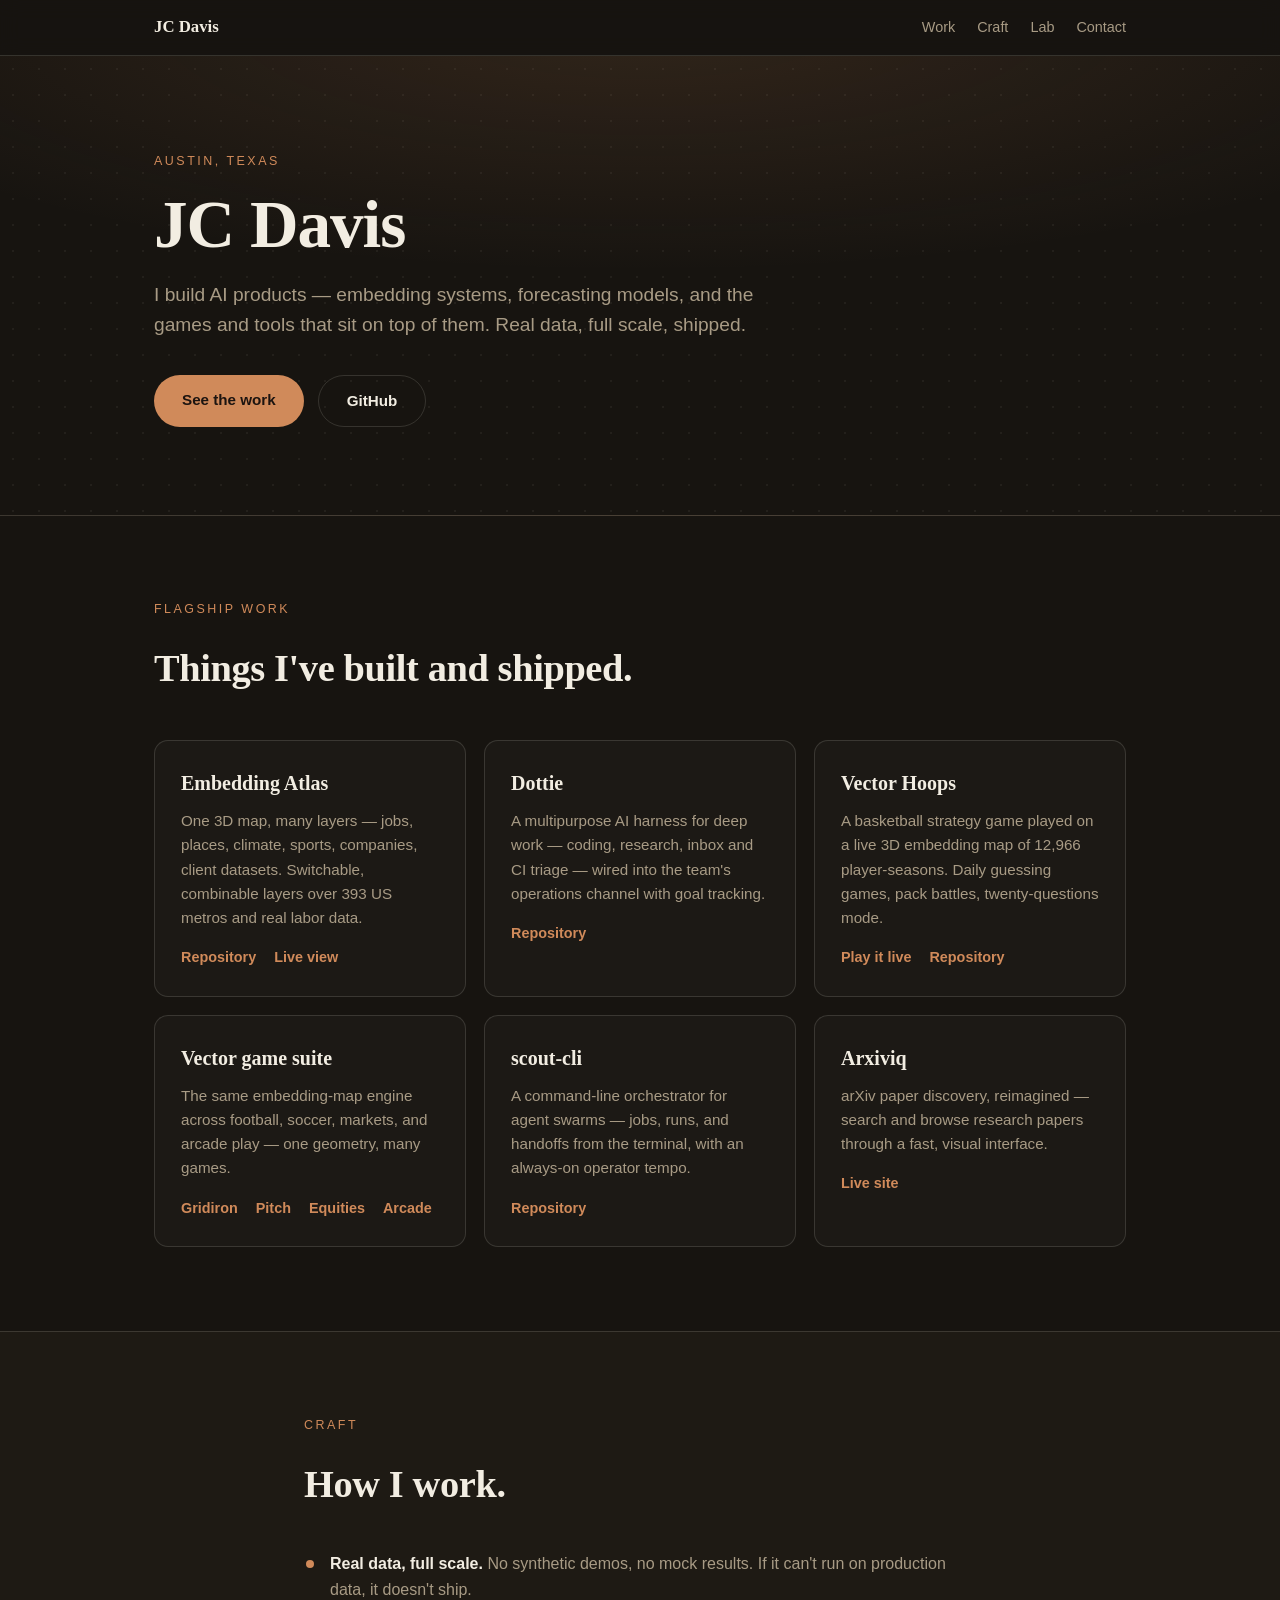
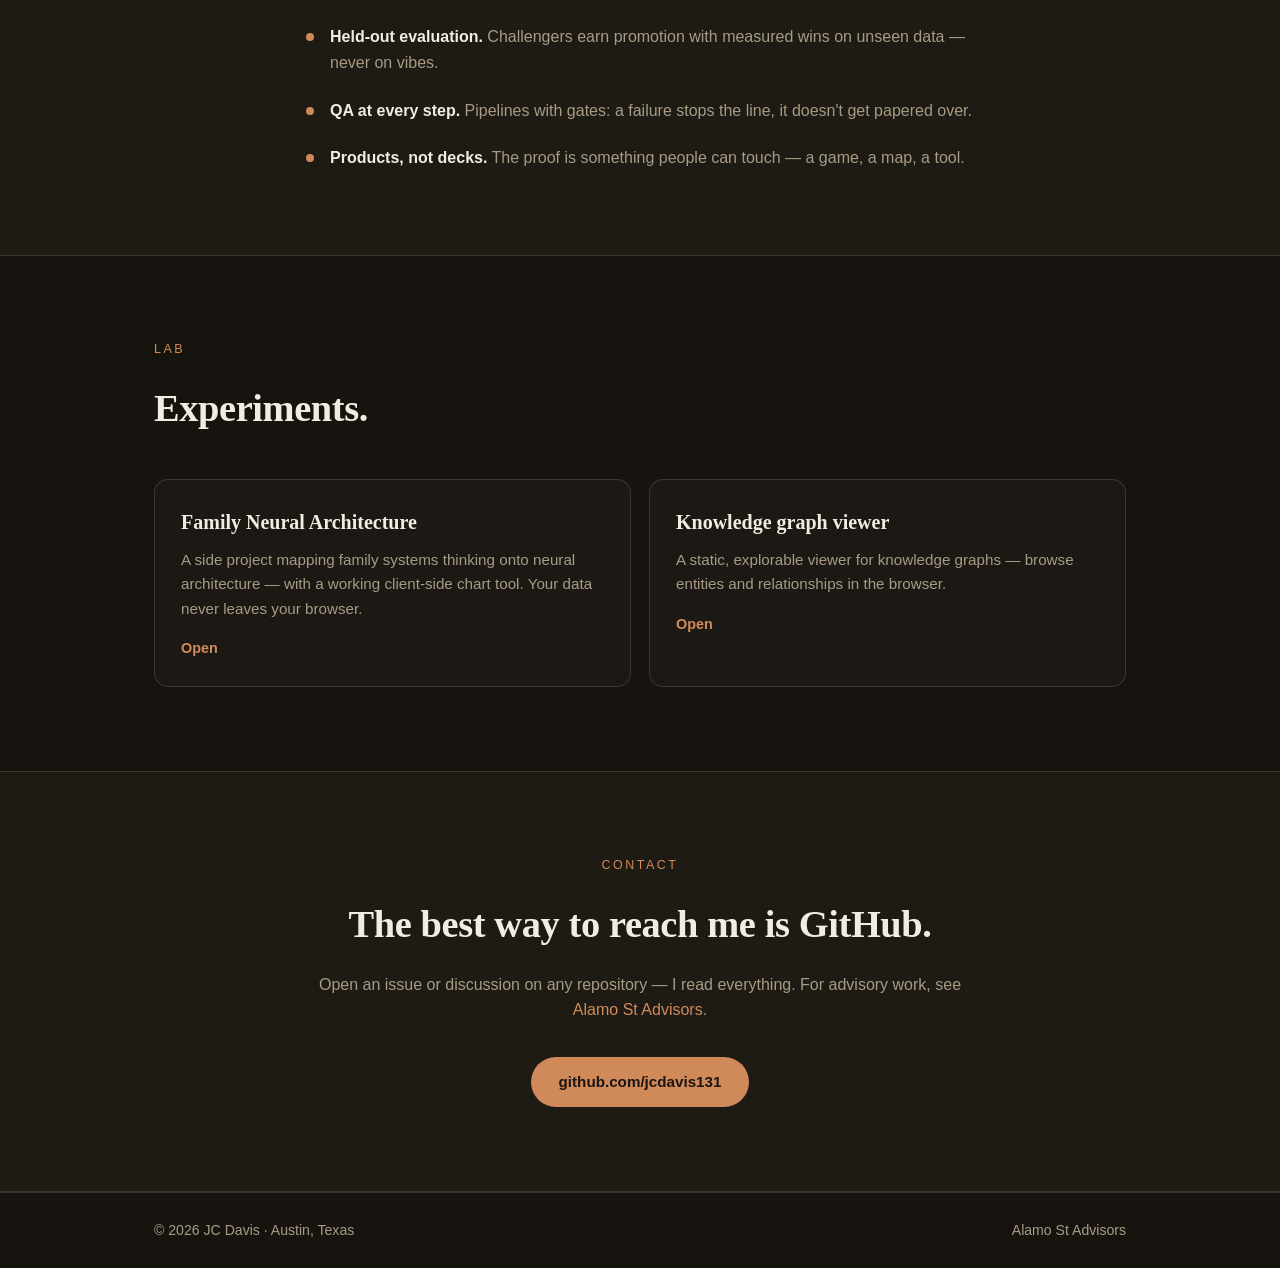
==== index.html @ 8b19d73e "SEO/OG meta + favicon" ====
<!doctype html>
<html lang="en">
<head>
<meta charset="utf-8">
<meta name="viewport" content="width=device-width, initial-scale=1">
<title>JC Davis — Builds AI products</title>
<meta name="description" content="JC Davis is an independent builder in Austin, Texas. Embedding Atlas, Dottie, and the vector game suite — AI products on real data.">
<link rel="canonical" href="https://jcamd.com/">
<link rel="icon" type="image/svg+xml" href="/assets/favicon.svg">
<meta name="theme-color" content="#171410">
<meta property="og:type" content="website">
<meta property="og:site_name" content="JC Davis">
<meta property="og:title" content="JC Davis — Builds AI products">
<meta property="og:description" content="JC Davis is an independent builder in Austin, Texas. Embedding Atlas, Dottie, and the vector game suite — AI products on real data.">
<meta property="og:url" content="https://jcamd.com/">
<meta name="twitter:card" content="summary">
<meta name="twitter:title" content="JC Davis — Builds AI products">
<meta name="twitter:description" content="JC Davis is an independent builder in Austin, Texas. Embedding Atlas, Dottie, and the vector game suite — AI products on real data.">
<link rel="stylesheet" href="/assets/portfolio.css">
</head>
<body>
<header class="top">
  <div class="wrap top-in">
    <a class="brand" href="#top">JC Davis</a>
    <nav>
      <a href="#work">Work</a>
      <a href="#craft">Craft</a>
      <a href="#lab">Lab</a>
      <a href="#contact">Contact</a>
    </nav>
  </div>
</header>

<main id="top">
  <section class="hero">
    <div class="wrap">
      <p class="kicker">Austin, Texas</p>
      <h1>JC Davis</h1>
      <p class="lede">I build AI products — embedding systems, forecasting models, and the games and tools that sit on top of them. Real data, full scale, shipped.</p>
      <div class="cta-row">
        <a class="btn solid" href="#work">See the work</a>
        <a class="btn ghost" href="https://github.com/jcdavis131" rel="noopener">GitHub</a>
      </div>
    </div>
  </section>

  <section id="work" class="section">
    <div class="wrap">
      <p class="kicker">Flagship work</p>
      <h2>Things I've built and shipped.</h2>
      <div class="grid">
        <article class="card">
          <h3>Embedding Atlas</h3>
          <p>One 3D map, many layers — jobs, places, climate, sports, companies, client datasets. Switchable, combinable layers over 393 US metros and real labor data.</p>
          <div class="links">
            <a href="https://github.com/jcdavis131/gods-eye-view" rel="noopener">Repository</a>
            <a href="https://eye.jcamd.com" rel="noopener">Live view</a>
          </div>
        </article>
        <article class="card">
          <h3>Dottie</h3>
          <p>A multipurpose AI harness for deep work — coding, research, inbox and CI triage — wired into the team's operations channel with goal tracking.</p>
          <div class="links">
            <a href="https://github.com/jcdavis131/dottie" rel="noopener">Repository</a>
          </div>
        </article>
        <article class="card">
          <h3>Vector Hoops</h3>
          <p>A basketball strategy game played on a live 3D embedding map of 12,966 player-seasons. Daily guessing games, pack battles, twenty-questions mode.</p>
          <div class="links">
            <a href="https://hoops.dumbmodel.com" rel="noopener">Play it live</a>
            <a href="https://github.com/jcdavis131/vector-hoops" rel="noopener">Repository</a>
          </div>
        </article>
        <article class="card">
          <h3>Vector game suite</h3>
          <p>The same embedding-map engine across football, soccer, markets, and arcade play — one geometry, many games.</p>
          <div class="links">
            <a href="https://github.com/jcdavis131/vector-gridiron" rel="noopener">Gridiron</a>
            <a href="https://github.com/jcdavis131/vector-pitch" rel="noopener">Pitch</a>
            <a href="https://github.com/jcdavis131/vector-equities" rel="noopener">Equities</a>
            <a href="https://github.com/jcdavis131/vector-arcade" rel="noopener">Arcade</a>
          </div>
        </article>
        <article class="card">
          <h3>scout-cli</h3>
          <p>A command-line orchestrator for agent swarms — jobs, runs, and handoffs from the terminal, with an always-on operator tempo.</p>
          <div class="links">
            <a href="https://github.com/jcdavis131/scout-cli" rel="noopener">Repository</a>
          </div>
        </article>
        <article class="card">
          <h3>Arxiviq</h3>
          <p>arXiv paper discovery, reimagined — search and browse research papers through a fast, visual interface.</p>
          <div class="links">
            <a href="https://www.arxiviq.com" rel="noopener">Live site</a>
          </div>
        </article>
      </div>
    </div>
  </section>

  <section id="craft" class="section alt">
    <div class="wrap narrow">
      <p class="kicker">Craft</p>
      <h2>How I work.</h2>
      <ul class="principles">
        <li><strong>Real data, full scale.</strong> No synthetic demos, no mock results. If it can't run on production data, it doesn't ship.</li>
        <li><strong>Held-out evaluation.</strong> Challengers earn promotion with measured wins on unseen data — never on vibes.</li>
        <li><strong>QA at every step.</strong> Pipelines with gates: a failure stops the line, it doesn't get papered over.</li>
        <li><strong>Products, not decks.</strong> The proof is something people can touch — a game, a map, a tool.</li>
      </ul>
    </div>
  </section>

  <section id="lab" class="section">
    <div class="wrap">
      <p class="kicker">Lab</p>
      <h2>Experiments.</h2>
      <div class="grid two">
        <article class="card">
          <h3>Family Neural Architecture</h3>
          <p>A side project mapping family systems thinking onto neural architecture — with a working client-side chart tool. Your data never leaves your browser.</p>
          <div class="links"><a href="/family/">Open</a></div>
        </article>
        <article class="card">
          <h3>Knowledge graph viewer</h3>
          <p>A static, explorable viewer for knowledge graphs — browse entities and relationships in the browser.</p>
          <div class="links"><a href="/graphify/">Open</a></div>
        </article>
      </div>
    </div>
  </section>

  <section id="contact" class="section alt">
    <div class="wrap narrow center">
      <p class="kicker">Contact</p>
      <h2>The best way to reach me is GitHub.</h2>
      <p class="muted">Open an issue or discussion on any repository — I read everything. For advisory work, see <a href="https://alamost.com">Alamo St Advisors</a>.</p>
      <div class="cta-row center">
        <a class="btn solid" href="https://github.com/jcdavis131" rel="noopener">github.com/jcdavis131</a>
      </div>
    </div>
  </section>
</main>

<footer>
  <div class="wrap foot-in">
    <span>© 2026 JC Davis · Austin, Texas</span>
    <span><a href="https://alamost.com">Alamo St Advisors</a></span>
  </div>
</footer>
</body>
</html>
---- assets/portfolio.css ----
/* jcamd.com portfolio — dark, personal, dependency-free */
:root {
  --bg: #171410;
  --bg2: #1e1a14;
  --ink: #f2ede2;
  --muted: #a89b85;
  --line: rgba(242, 237, 226, 0.14);
  --accent: #d08a5a;
  --accent-deep: #b26a3c;
  --radius: 14px;
}

* { box-sizing: border-box; }
html { scroll-behavior: smooth; }
body {
  margin: 0;
  background: var(--bg);
  color: var(--ink);
  font-family: -apple-system, BlinkMacSystemFont, "Segoe UI", Inter, Roboto,
    "Helvetica Neue", Arial, sans-serif;
  -webkit-font-smoothing: antialiased;
  line-height: 1.6;
}

.wrap { max-width: 1020px; margin: 0 auto; padding: 0 24px; }
.wrap.narrow { max-width: 720px; }

/* header */
.top {
  position: sticky; top: 0; z-index: 50;
  background: rgba(23, 20, 16, 0.88);
  backdrop-filter: blur(10px);
  border-bottom: 1px solid var(--line);
}
.top-in { display: flex; align-items: center; justify-content: space-between; padding-top: 14px; padding-bottom: 14px; }
.brand { font-family: Georgia, "Times New Roman", serif; font-weight: bold; font-size: 1.05rem; color: var(--ink); text-decoration: none; }
.top nav { display: flex; gap: 22px; }
.top nav a { color: var(--muted); text-decoration: none; font-size: 0.9rem; }
.top nav a:hover { color: var(--ink); }

/* hero */
.hero {
  padding: 96px 0 88px;
  background-image:
    radial-gradient(ellipse 70% 55% at 50% -8%, rgba(208, 138, 90, 0.14), transparent),
    radial-gradient(rgba(242, 237, 226, 0.055) 1px, transparent 1px);
  background-size: auto, 26px 26px;
  border-bottom: 1px solid var(--line);
}
.kicker {
  font-size: 0.78rem; letter-spacing: 0.2em; text-transform: uppercase;
  color: var(--accent); margin: 0 0 18px;
}
.hero h1 {
  font-family: Georgia, "Iowan Old Style", "Times New Roman", serif;
  font-size: clamp(2.6rem, 6vw, 4.2rem);
  line-height: 1.04; letter-spacing: -0.015em; margin: 0 0 20px;
}
.lede { font-size: 1.2rem; color: var(--muted); max-width: 620px; margin: 0; }
.cta-row { display: flex; gap: 14px; margin-top: 34px; flex-wrap: wrap; }
.cta-row.center { justify-content: center; }

.btn {
  display: inline-block; padding: 13px 28px; border-radius: 999px;
  font-weight: 600; font-size: 0.95rem; text-decoration: none;
  transition: background 0.2s, border-color 0.2s, transform 0.15s;
}
.btn:active { transform: translateY(1px); }
.btn.solid { background: var(--accent); color: #1c1410; }
.btn.solid:hover { background: var(--accent-deep); color: #fff; }
.btn.ghost { border: 1px solid var(--line); color: var(--ink); }
.btn.ghost:hover { border-color: var(--accent); }

/* sections */
.section { padding: 84px 0; }
.section.alt { background: var(--bg2); border-top: 1px solid var(--line); border-bottom: 1px solid var(--line); }
.section h2 {
  font-family: Georgia, "Times New Roman", serif;
  font-size: clamp(1.7rem, 3.4vw, 2.4rem);
  letter-spacing: -0.01em; margin: 0 0 8px;
}
.center { text-align: center; }
.muted { color: var(--muted); }
.muted a, .links a { color: var(--accent); text-decoration: none; }
.muted a:hover, .links a:hover { text-decoration: underline; }

/* cards */
.grid { display: grid; gap: 18px; margin-top: 40px; grid-template-columns: repeat(auto-fill, minmax(290px, 1fr)); }
.grid.two { grid-template-columns: repeat(auto-fill, minmax(320px, 1fr)); }
.card {
  border: 1px solid var(--line); border-radius: var(--radius);
  padding: 26px; background: rgba(242, 237, 226, 0.025);
  transition: transform 0.25s, border-color 0.25s, box-shadow 0.25s;
}
.card:hover {
  transform: translateY(-3px);
  border-color: rgba(208, 138, 90, 0.5);
  box-shadow: 0 18px 40px -22px rgba(0, 0, 0, 0.7);
}
.card h3 { font-family: Georgia, "Times New Roman", serif; font-size: 1.25rem; margin: 0 0 10px; }
.card p { color: var(--muted); font-size: 0.95rem; margin: 0 0 16px; }
.links { display: flex; gap: 18px; flex-wrap: wrap; font-size: 0.9rem; font-weight: 600; }

/* principles */
.principles { list-style: none; margin: 36px 0 0; padding: 0; display: grid; gap: 22px; }
.principles li { padding-left: 26px; position: relative; color: var(--muted); }
.principles li::before {
  content: ""; position: absolute; left: 2px; top: 9px;
  width: 8px; height: 8px; border-radius: 50%; background: var(--accent);
}
.principles strong { color: var(--ink); }

/* footer */
footer { border-top: 1px solid var(--line); }
.foot-in {
  display: flex; justify-content: space-between; align-items: center;
  padding-top: 26px; padding-bottom: 26px;
  color: var(--muted); font-size: 0.88rem; flex-wrap: wrap; gap: 8px;
}
.foot-in a { color: var(--muted); text-decoration: none; }
.foot-in a:hover { color: var(--accent); }

@media (max-width: 640px) {
  .hero { padding: 64px 0 60px; }
  .section { padding: 60px 0; }
  .top nav { gap: 14px; }
}
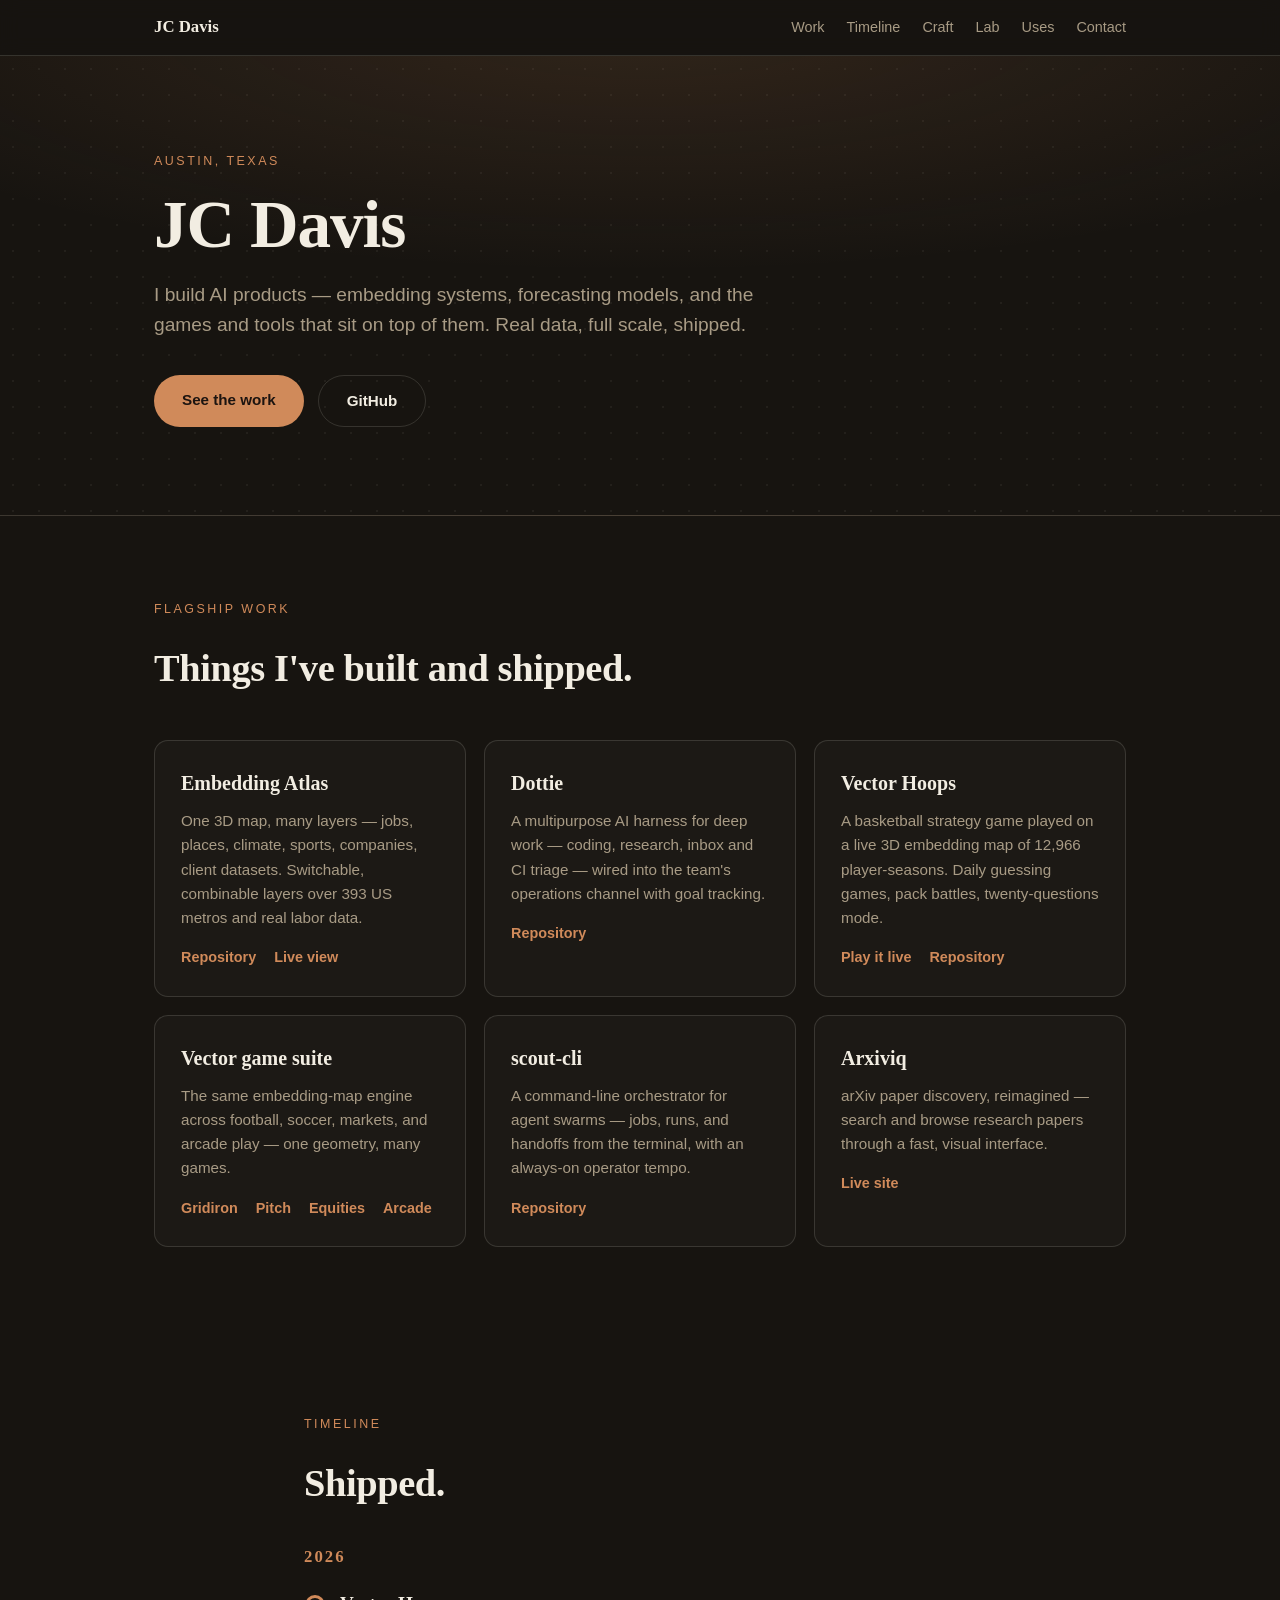
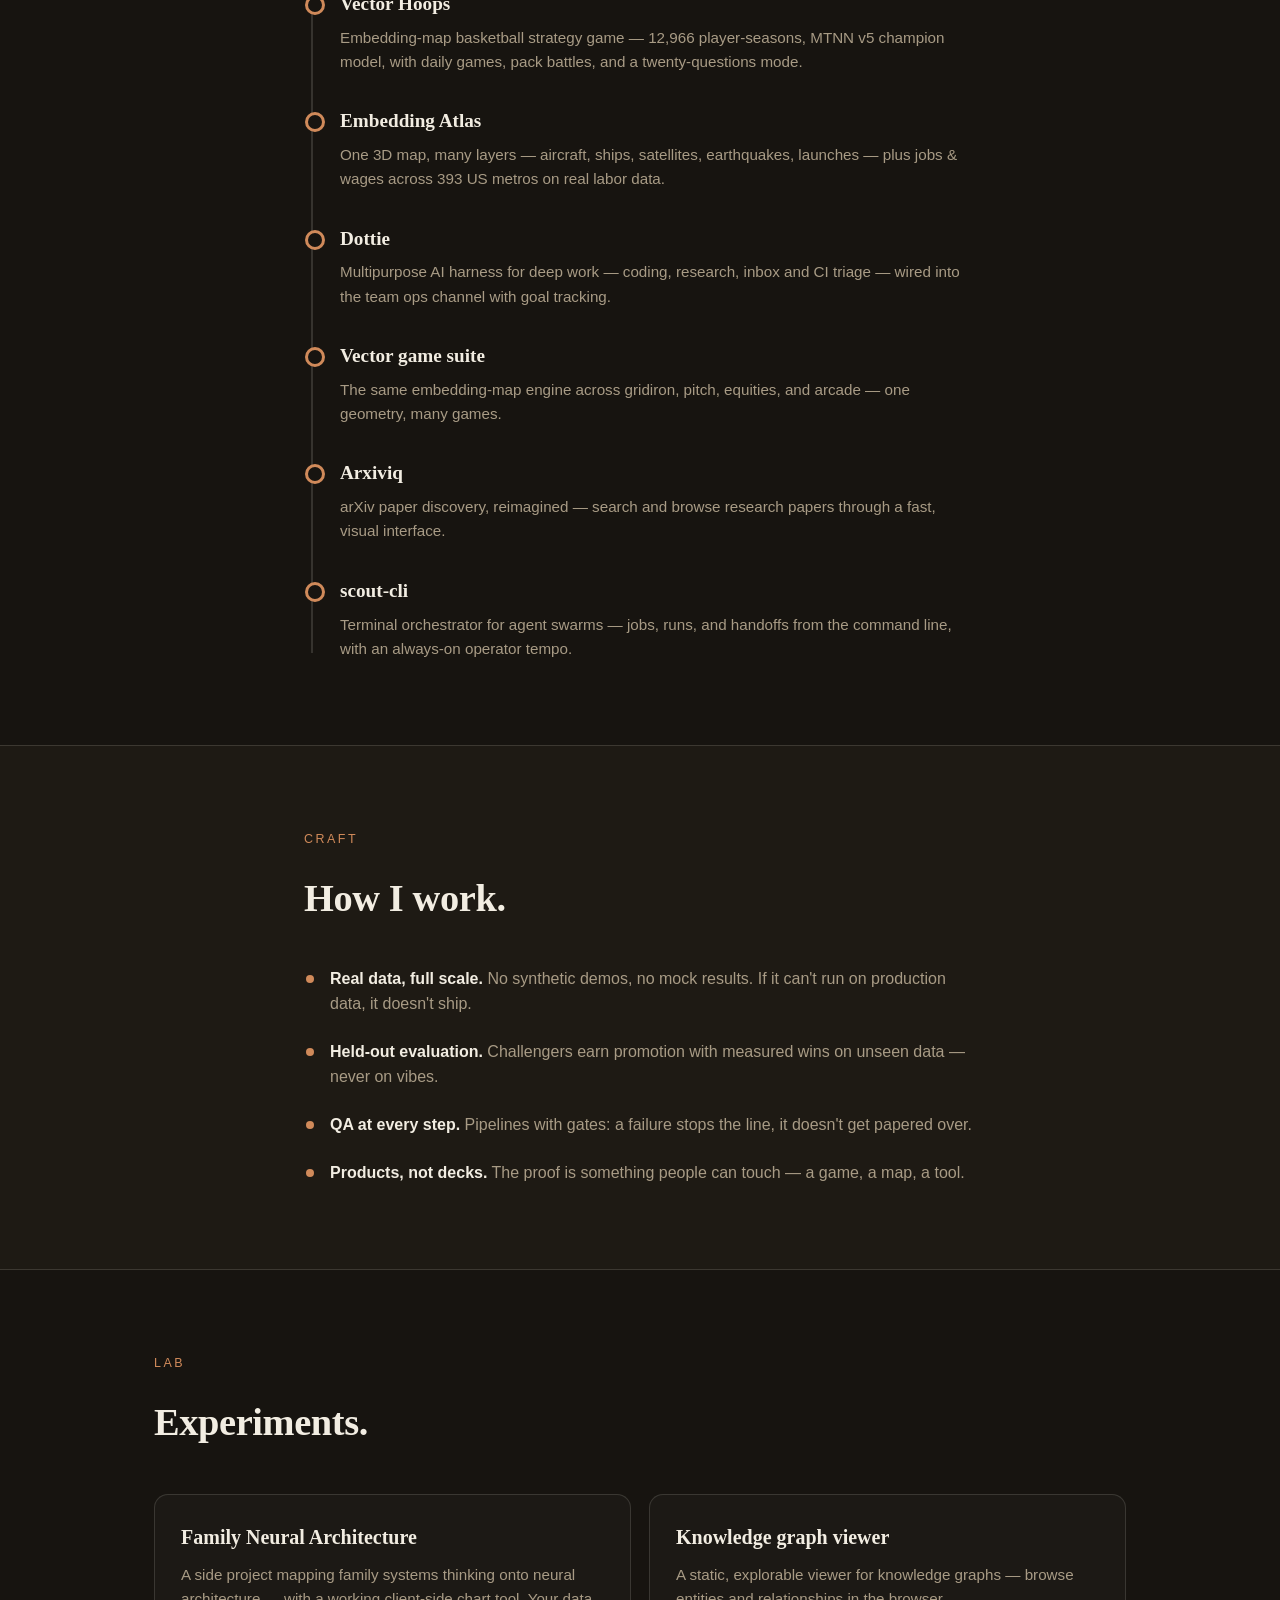
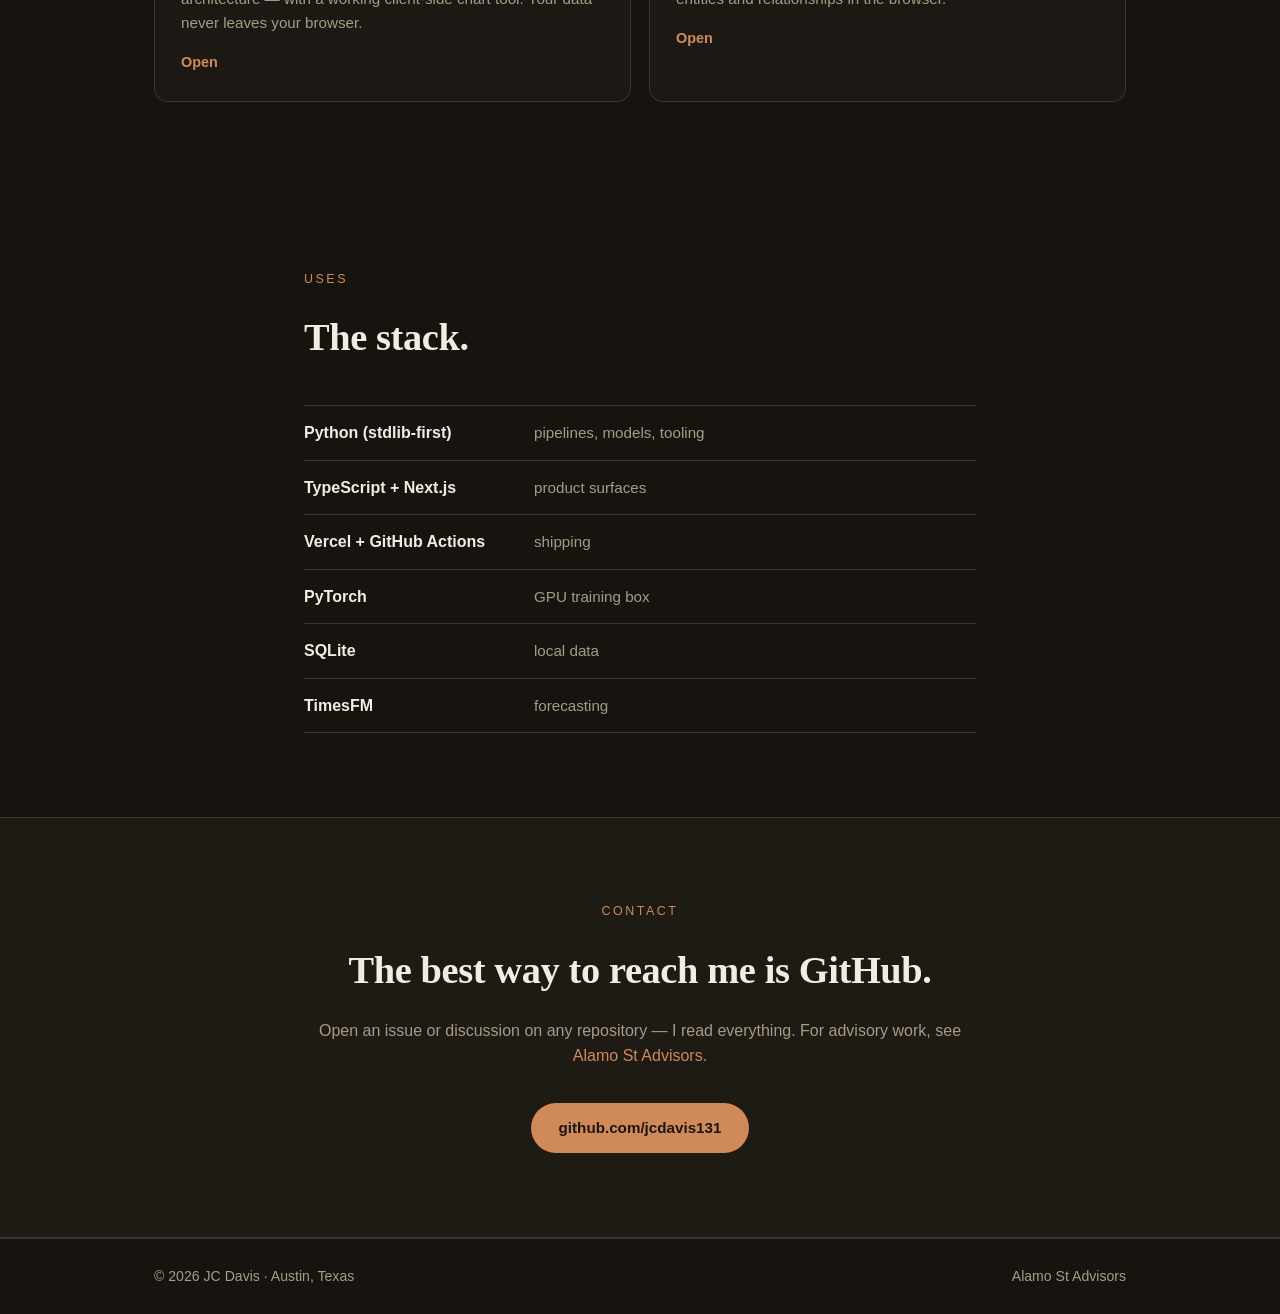
==== commit 24b366af: "Portfolio polish: timeline, uses, JSON-LD, sitemap/robots" ====
--- a/index.html
+++ b/index.html
@@ -16,6 +16,16 @@
 <meta name="twitter:card" content="summary">
 <meta name="twitter:title" content="JC Davis — Builds AI products">
 <meta name="twitter:description" content="JC Davis is an independent builder in Austin, Texas. Embedding Atlas, Dottie, and the vector game suite — AI products on real data.">
+<script type="application/ld+json">
+{
+  "@context": "https://schema.org",
+  "@type": "Person",
+  "name": "JC Davis",
+  "url": "https://jcamd.com/",
+  "jobTitle": "Independent AI builder",
+  "sameAs": ["https://github.com/jcdavis131"]
+}
+</script>
 <link rel="stylesheet" href="/assets/portfolio.css">
 </head>
 <body>
@@ -24,8 +34,10 @@
     <a class="brand" href="#top">JC Davis</a>
     <nav>
       <a href="#work">Work</a>
+      <a href="#timeline">Timeline</a>
       <a href="#craft">Craft</a>
       <a href="#lab">Lab</a>
+      <a href="#uses">Uses</a>
       <a href="#contact">Contact</a>
     </nav>
   </div>
@@ -97,6 +109,40 @@
           </div>
         </article>
       </div>
+    </div>
+  </section>
+
+  <section id="timeline" class="section">
+    <div class="wrap narrow">
+      <p class="kicker">Timeline</p>
+      <h2>Shipped.</h2>
+      <h3 class="tl-year">2026</h3>
+      <ul class="timeline">
+        <li class="tl-item">
+          <h3>Vector Hoops</h3>
+          <p>Embedding-map basketball strategy game — 12,966 player-seasons, MTNN v5 champion model, with daily games, pack battles, and a twenty-questions mode.</p>
+        </li>
+        <li class="tl-item">
+          <h3>Embedding Atlas</h3>
+          <p>One 3D map, many layers — aircraft, ships, satellites, earthquakes, launches — plus jobs &amp; wages across 393 US metros on real labor data.</p>
+        </li>
+        <li class="tl-item">
+          <h3>Dottie</h3>
+          <p>Multipurpose AI harness for deep work — coding, research, inbox and CI triage — wired into the team ops channel with goal tracking.</p>
+        </li>
+        <li class="tl-item">
+          <h3>Vector game suite</h3>
+          <p>The same embedding-map engine across gridiron, pitch, equities, and arcade — one geometry, many games.</p>
+        </li>
+        <li class="tl-item">
+          <h3>Arxiviq</h3>
+          <p>arXiv paper discovery, reimagined — search and browse research papers through a fast, visual interface.</p>
+        </li>
+        <li class="tl-item">
+          <h3>scout-cli</h3>
+          <p>Terminal orchestrator for agent swarms — jobs, runs, and handoffs from the command line, with an always-on operator tempo.</p>
+        </li>
+      </ul>
     </div>
   </section>
 
@@ -132,6 +178,21 @@
     </div>
   </section>
 
+  <section id="uses" class="section">
+    <div class="wrap narrow">
+      <p class="kicker">Uses</p>
+      <h2>The stack.</h2>
+      <dl class="uses-list">
+        <div><dt>Python (stdlib-first)</dt><dd>pipelines, models, tooling</dd></div>
+        <div><dt>TypeScript + Next.js</dt><dd>product surfaces</dd></div>
+        <div><dt>Vercel + GitHub Actions</dt><dd>shipping</dd></div>
+        <div><dt>PyTorch</dt><dd>GPU training box</dd></div>
+        <div><dt>SQLite</dt><dd>local data</dd></div>
+        <div><dt>TimesFM</dt><dd>forecasting</dd></div>
+      </dl>
+    </div>
+  </section>
+
   <section id="contact" class="section alt">
     <div class="wrap narrow center">
       <p class="kicker">Contact</p>
--- a/assets/portfolio.css
+++ b/assets/portfolio.css
@@ -110,6 +110,40 @@
 }
 .principles strong { color: var(--ink); }
 
+/* timeline */
+.tl-year {
+  font-family: Georgia, "Times New Roman", serif;
+  font-size: 1.05rem; color: var(--accent);
+  letter-spacing: 0.12em; margin: 30px 0 6px;
+}
+.timeline { margin: 18px 0 0; padding: 0; list-style: none; position: relative; }
+.timeline::before {
+  content: ""; position: absolute; left: 7px; top: 8px; bottom: 8px;
+  width: 2px; background: var(--line);
+}
+.tl-item { position: relative; padding: 0 0 32px 36px; }
+.tl-item:last-child { padding-bottom: 0; }
+.tl-item::before {
+  content: ""; position: absolute; left: 1px; top: 6px;
+  width: 14px; height: 14px; border-radius: 50%;
+  background: var(--bg); border: 3px solid var(--accent);
+}
+.tl-item h3 {
+  font-family: Georgia, "Times New Roman", serif;
+  font-size: 1.2rem; margin: 0 0 6px;
+}
+.tl-item p { color: var(--muted); font-size: 0.95rem; margin: 0; }
+
+/* uses */
+.uses-list { margin: 36px 0 0; display: grid; gap: 0; }
+.uses-list > div {
+  display: flex; gap: 20px; align-items: baseline;
+  border-bottom: 1px solid var(--line); padding: 14px 0;
+}
+.uses-list > div:first-child { border-top: 1px solid var(--line); }
+.uses-list dt { font-weight: 700; color: var(--ink); min-width: 210px; }
+.uses-list dd { margin: 0; color: var(--muted); font-size: 0.95rem; }
+
 /* footer */
 footer { border-top: 1px solid var(--line); }
 .foot-in {
@@ -124,4 +158,6 @@
   .hero { padding: 64px 0 60px; }
   .section { padding: 60px 0; }
   .top nav { gap: 14px; }
+  .uses-list > div { flex-direction: column; gap: 2px; }
+  .uses-list dt { min-width: 0; }
 }
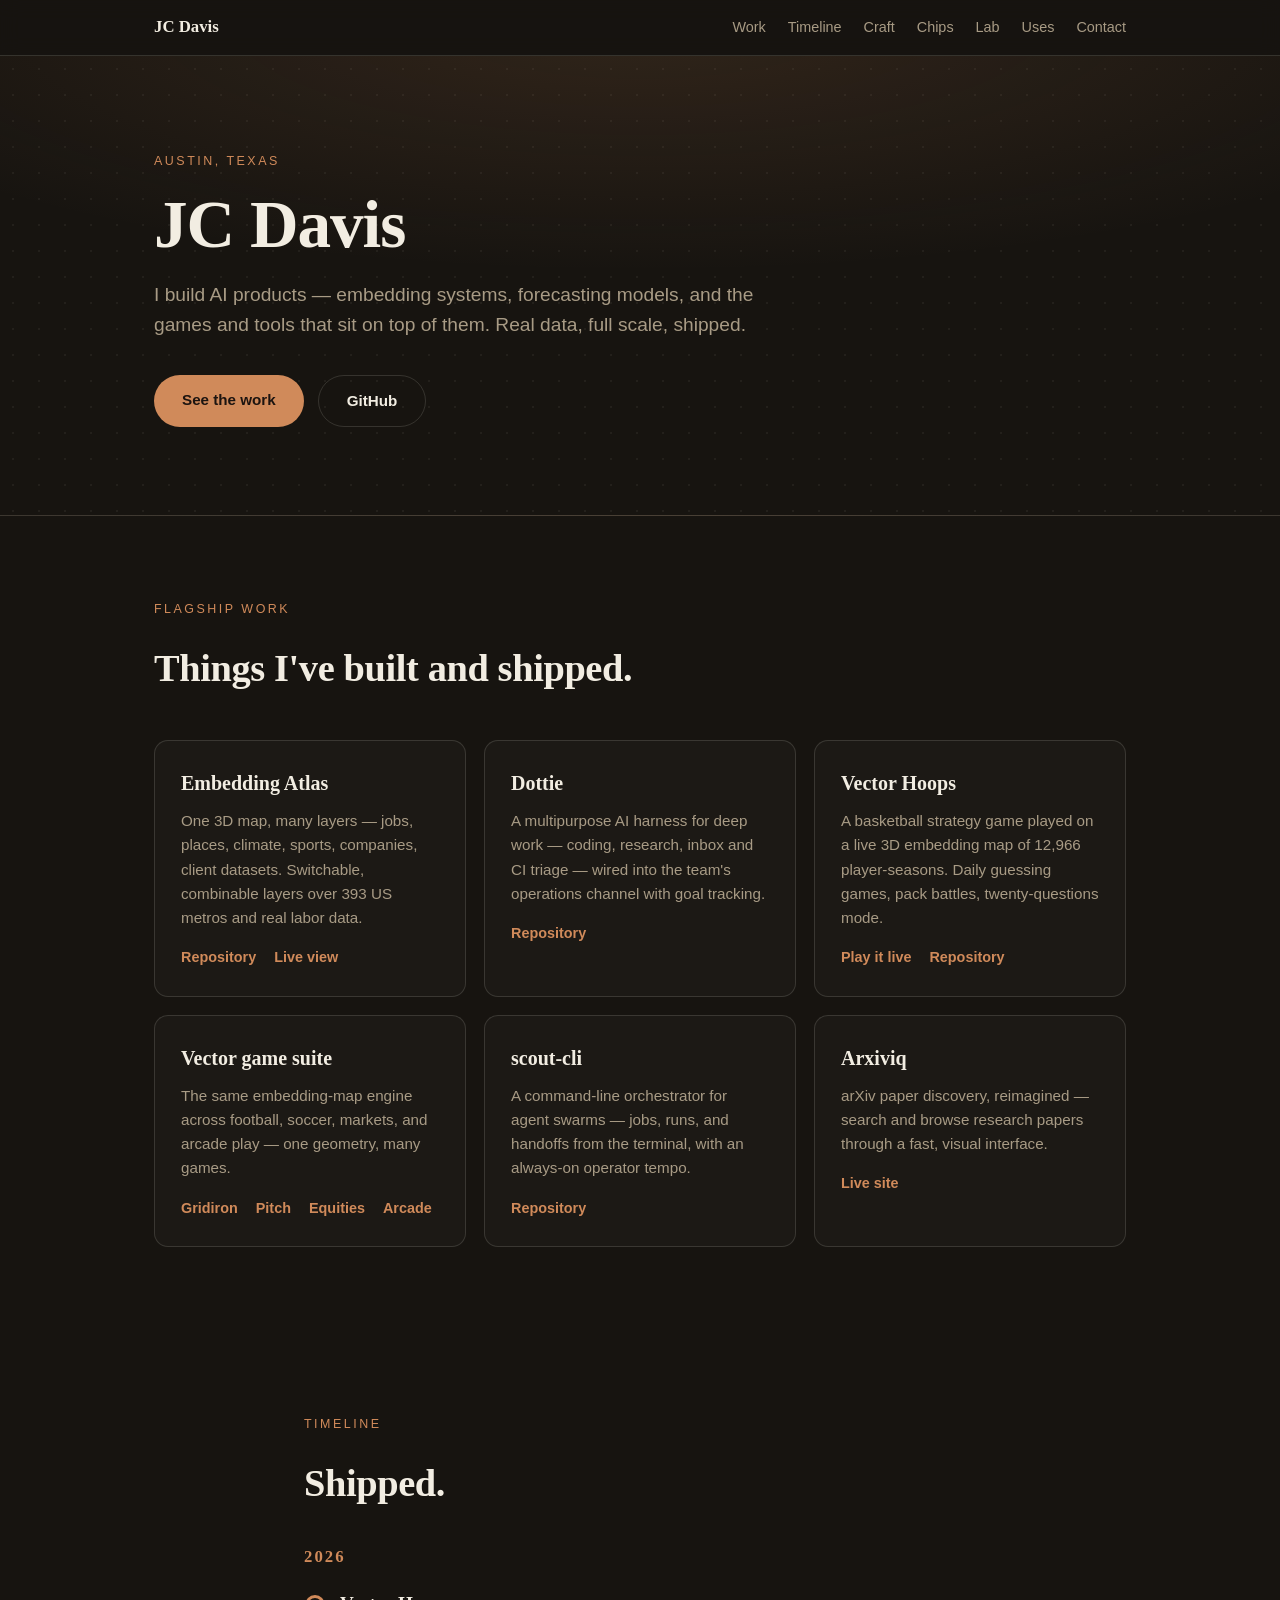
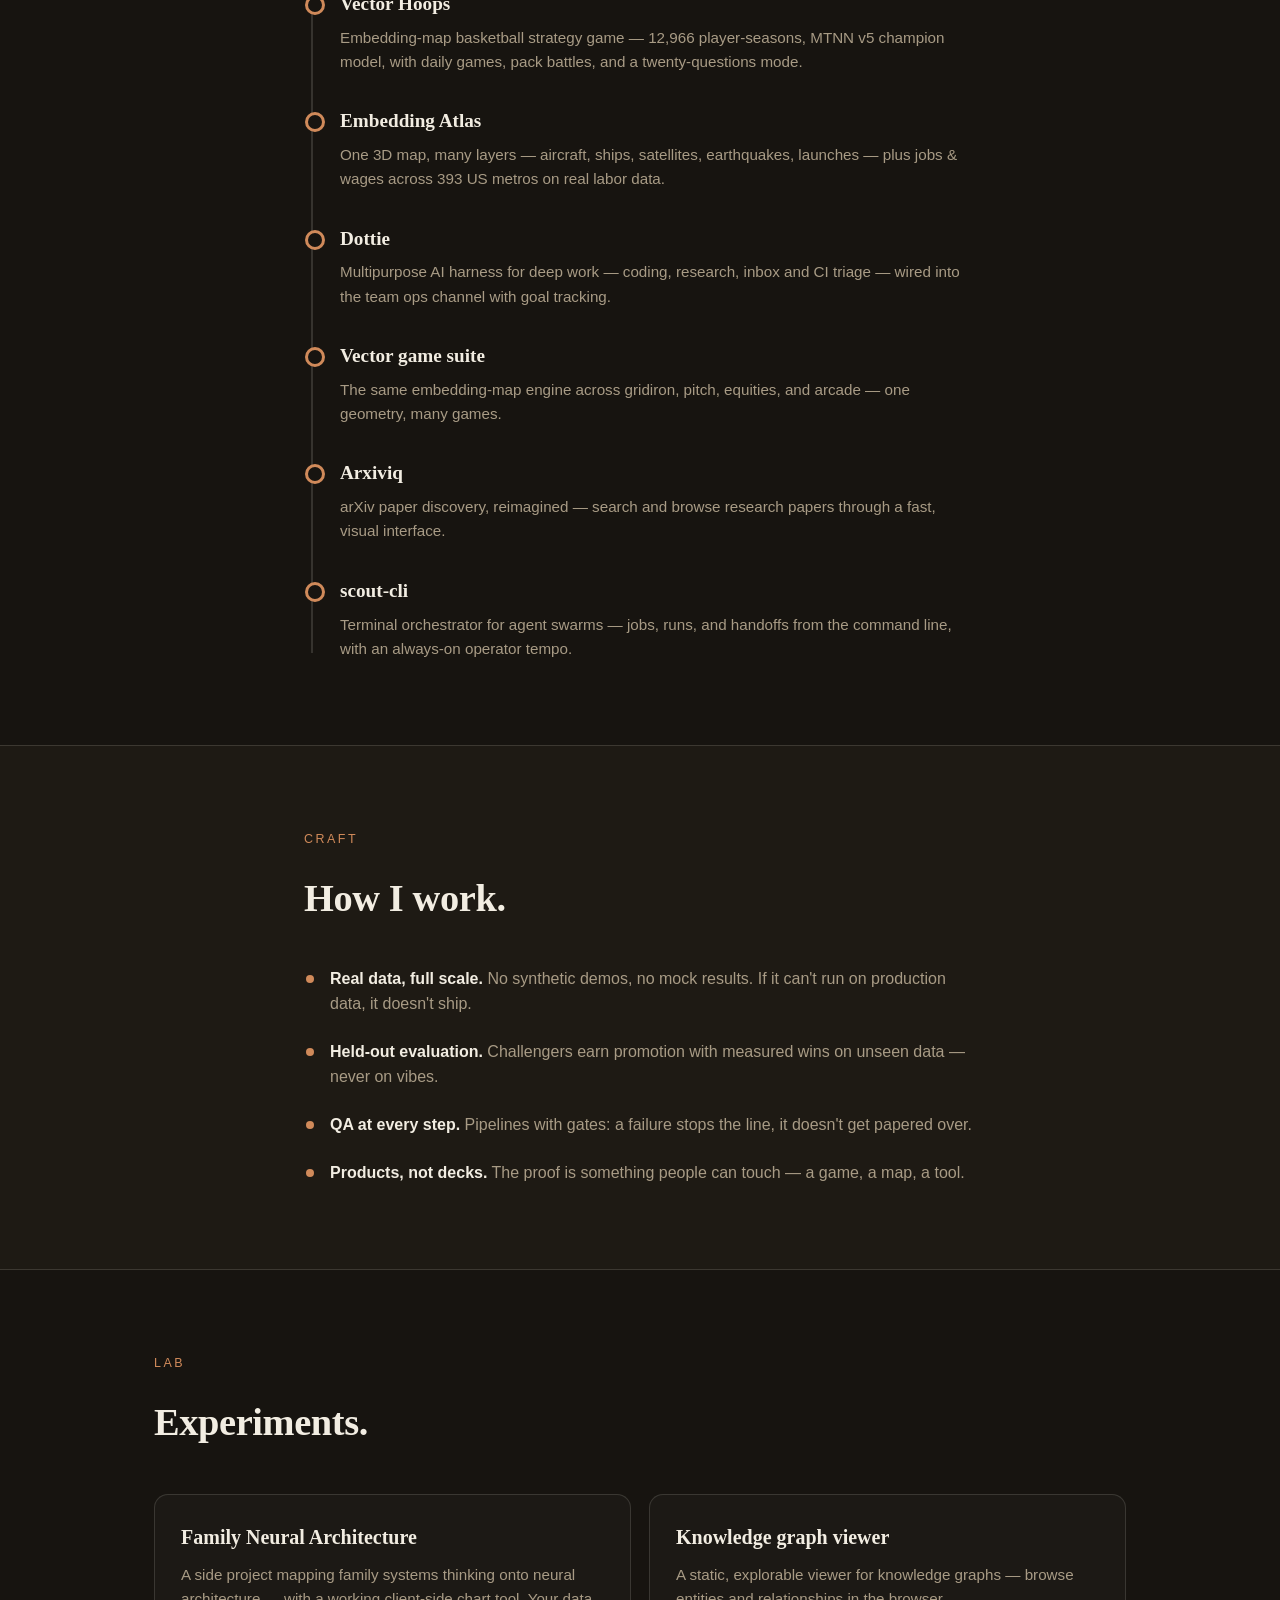
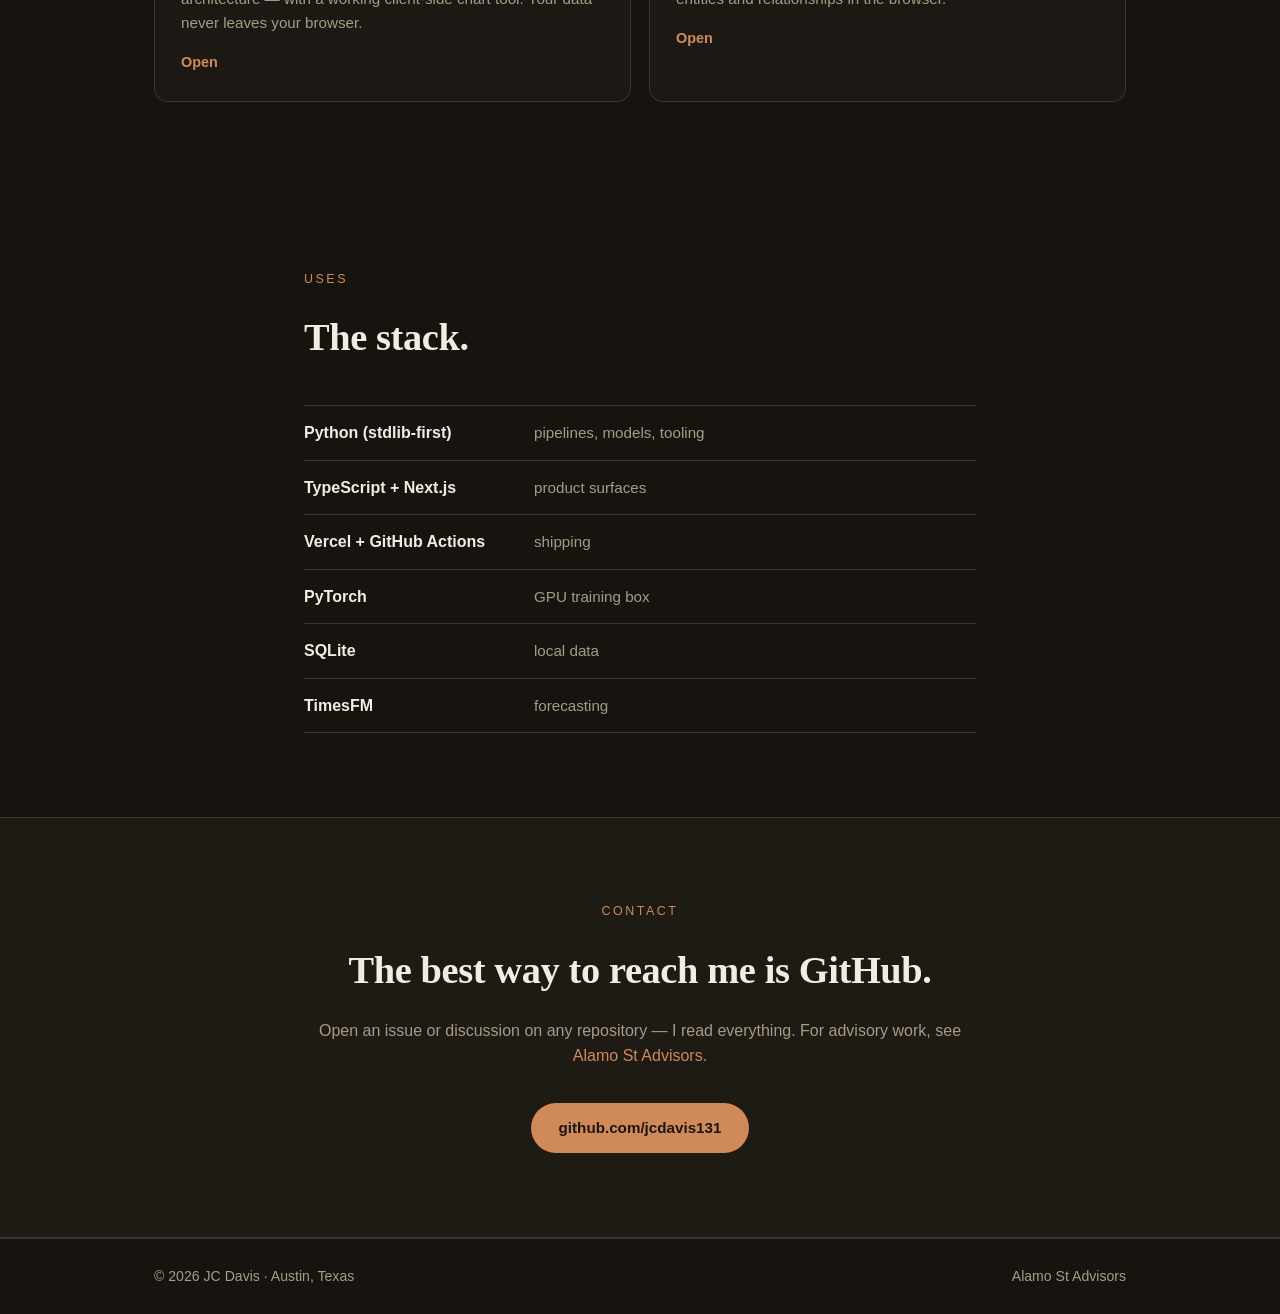
==== commit 89b2cff8: "Add /chips/ interactive exploded-diagram deep dive: CPU vs GPU vs DPU - Three.js (vendored r152, CSP" ====
--- a/index.html
+++ b/index.html
@@ -36,6 +36,7 @@
       <a href="#work">Work</a>
       <a href="#timeline">Timeline</a>
       <a href="#craft">Craft</a>
+      <a href="/chips/">Chips</a>
       <a href="#lab">Lab</a>
       <a href="#uses">Uses</a>
       <a href="#contact">Contact</a>
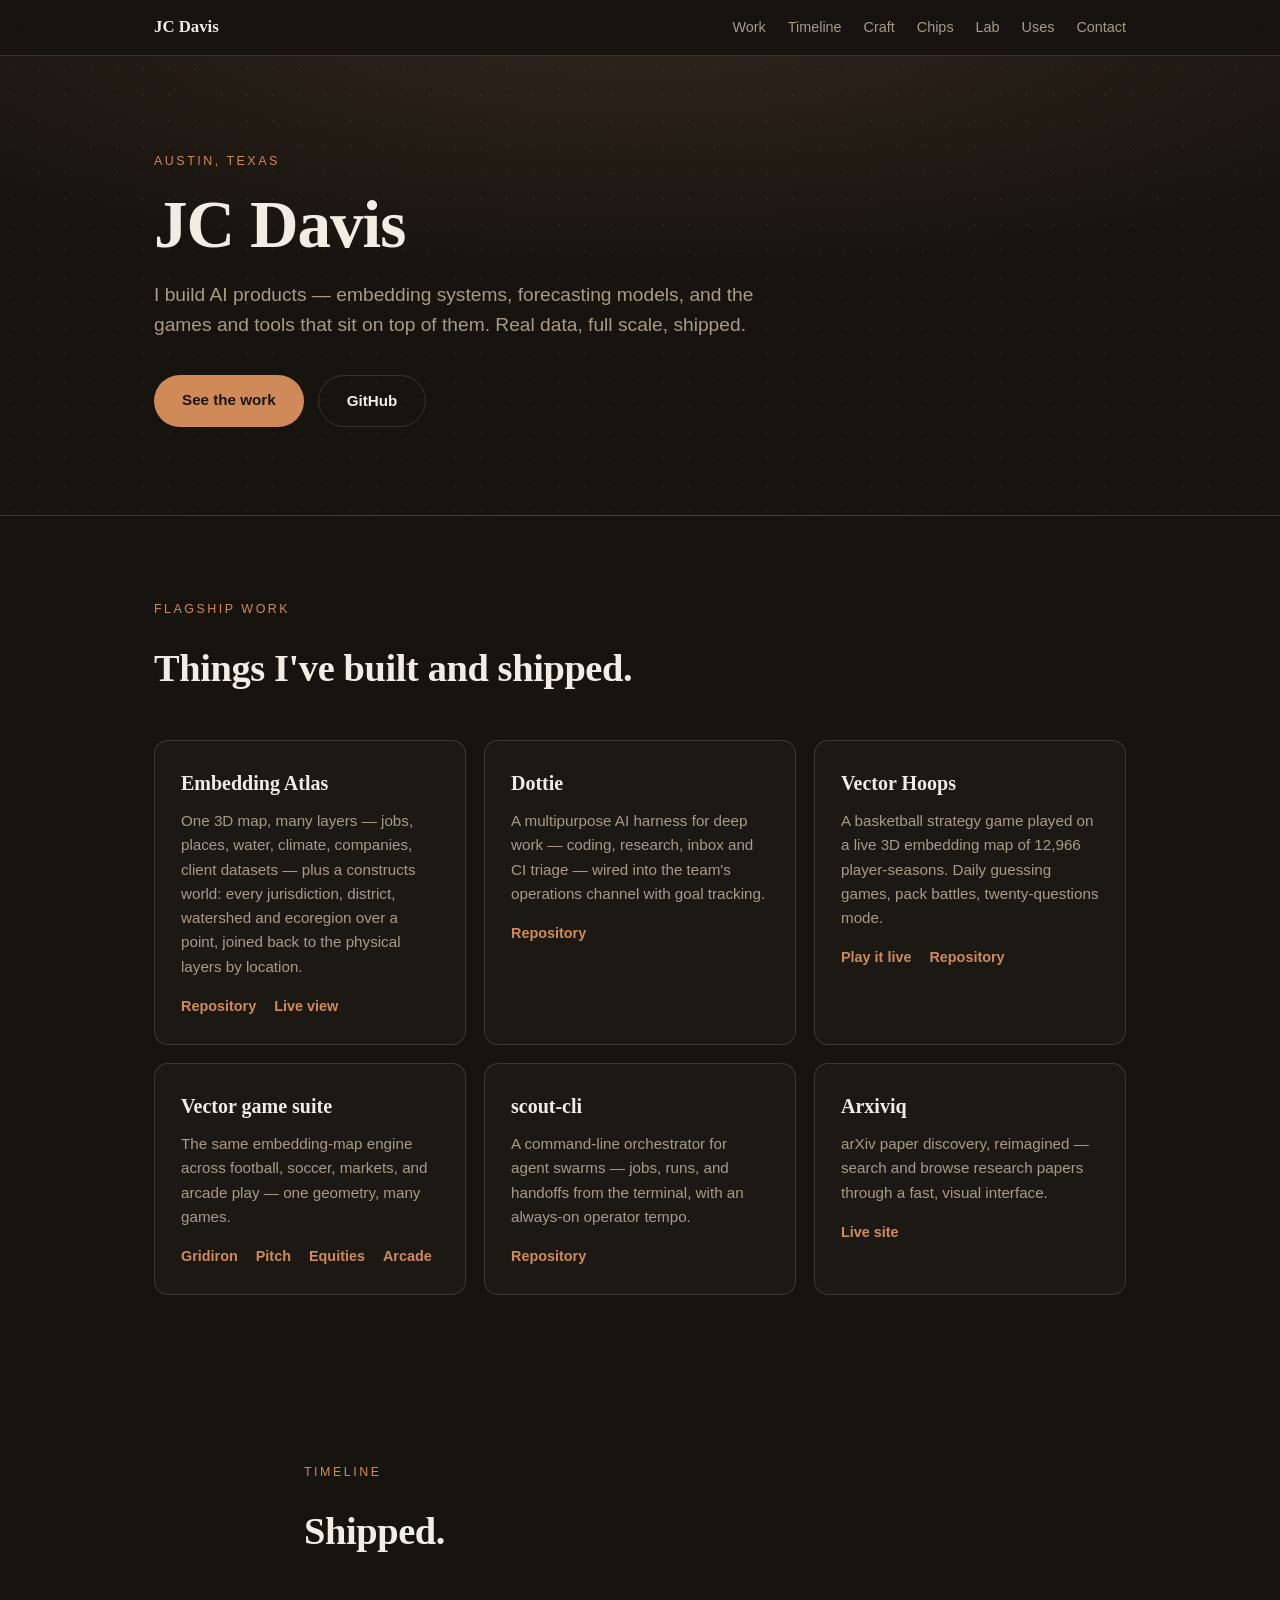
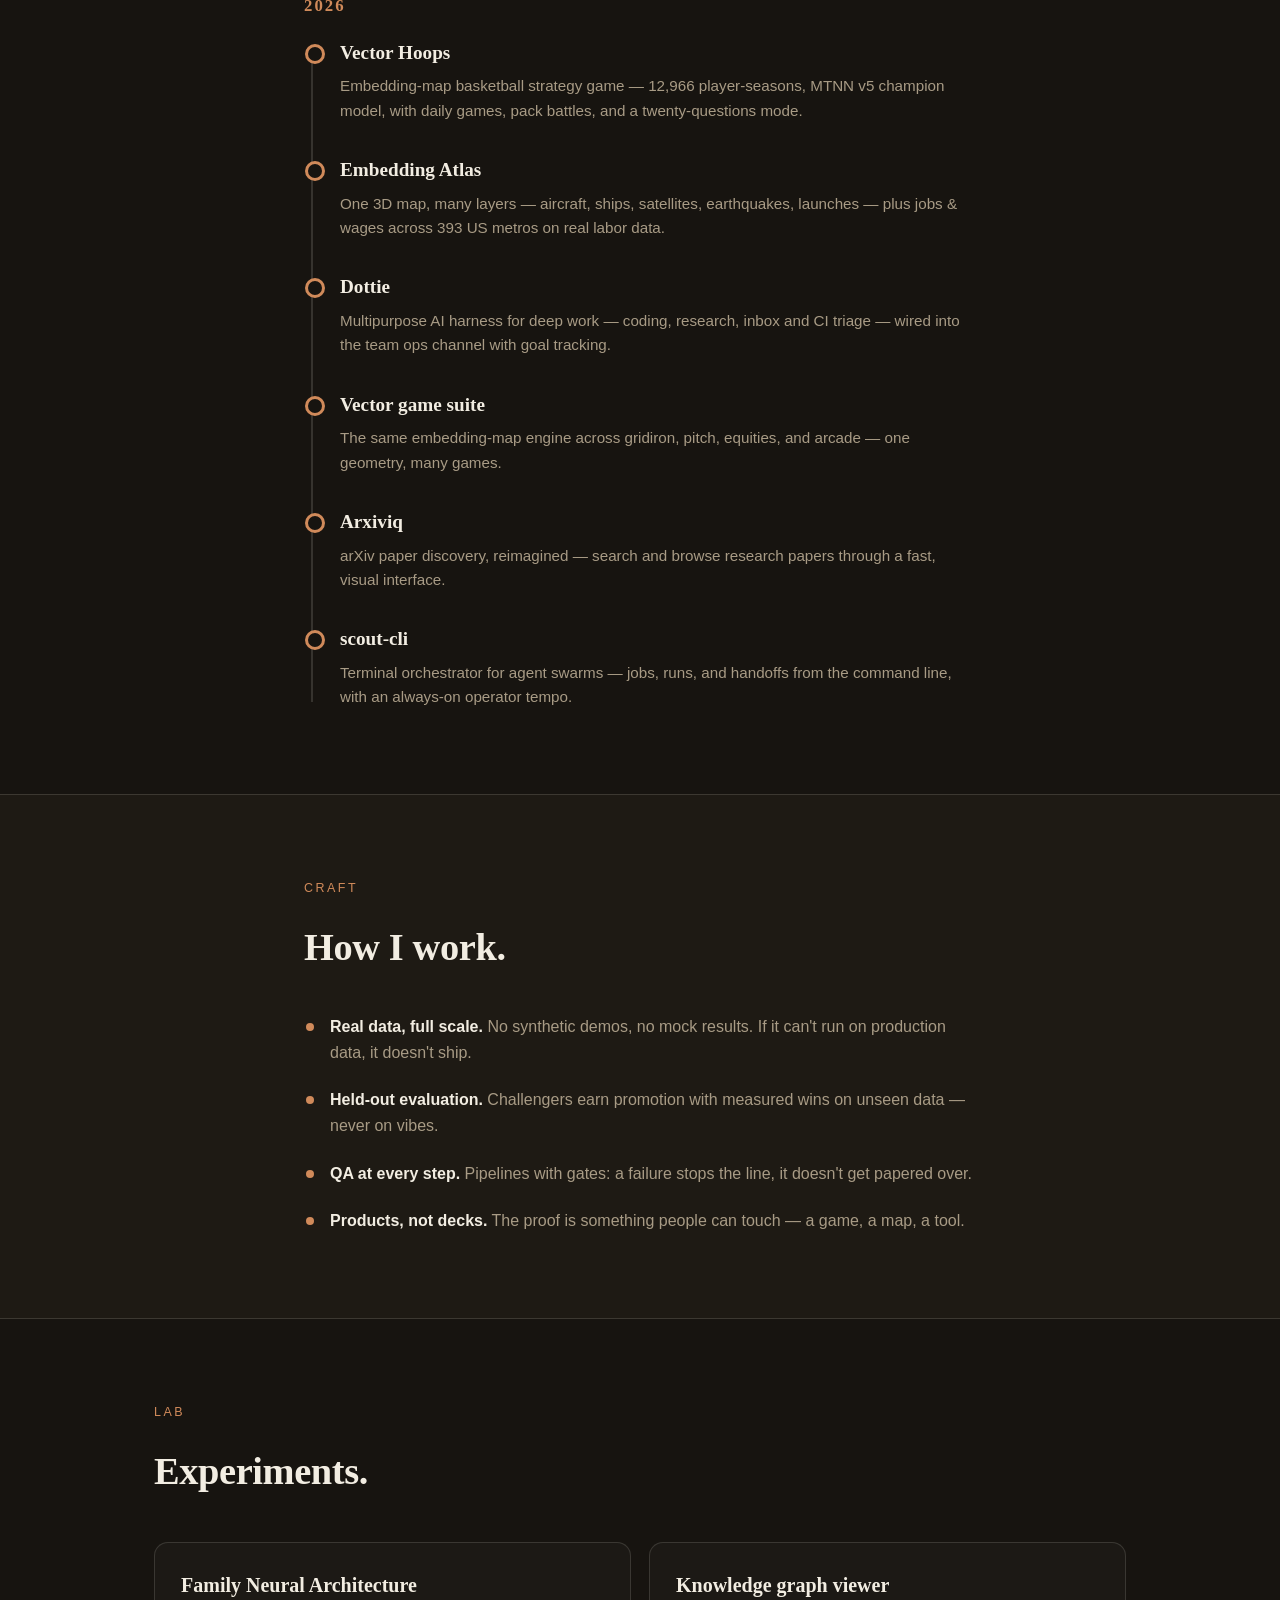
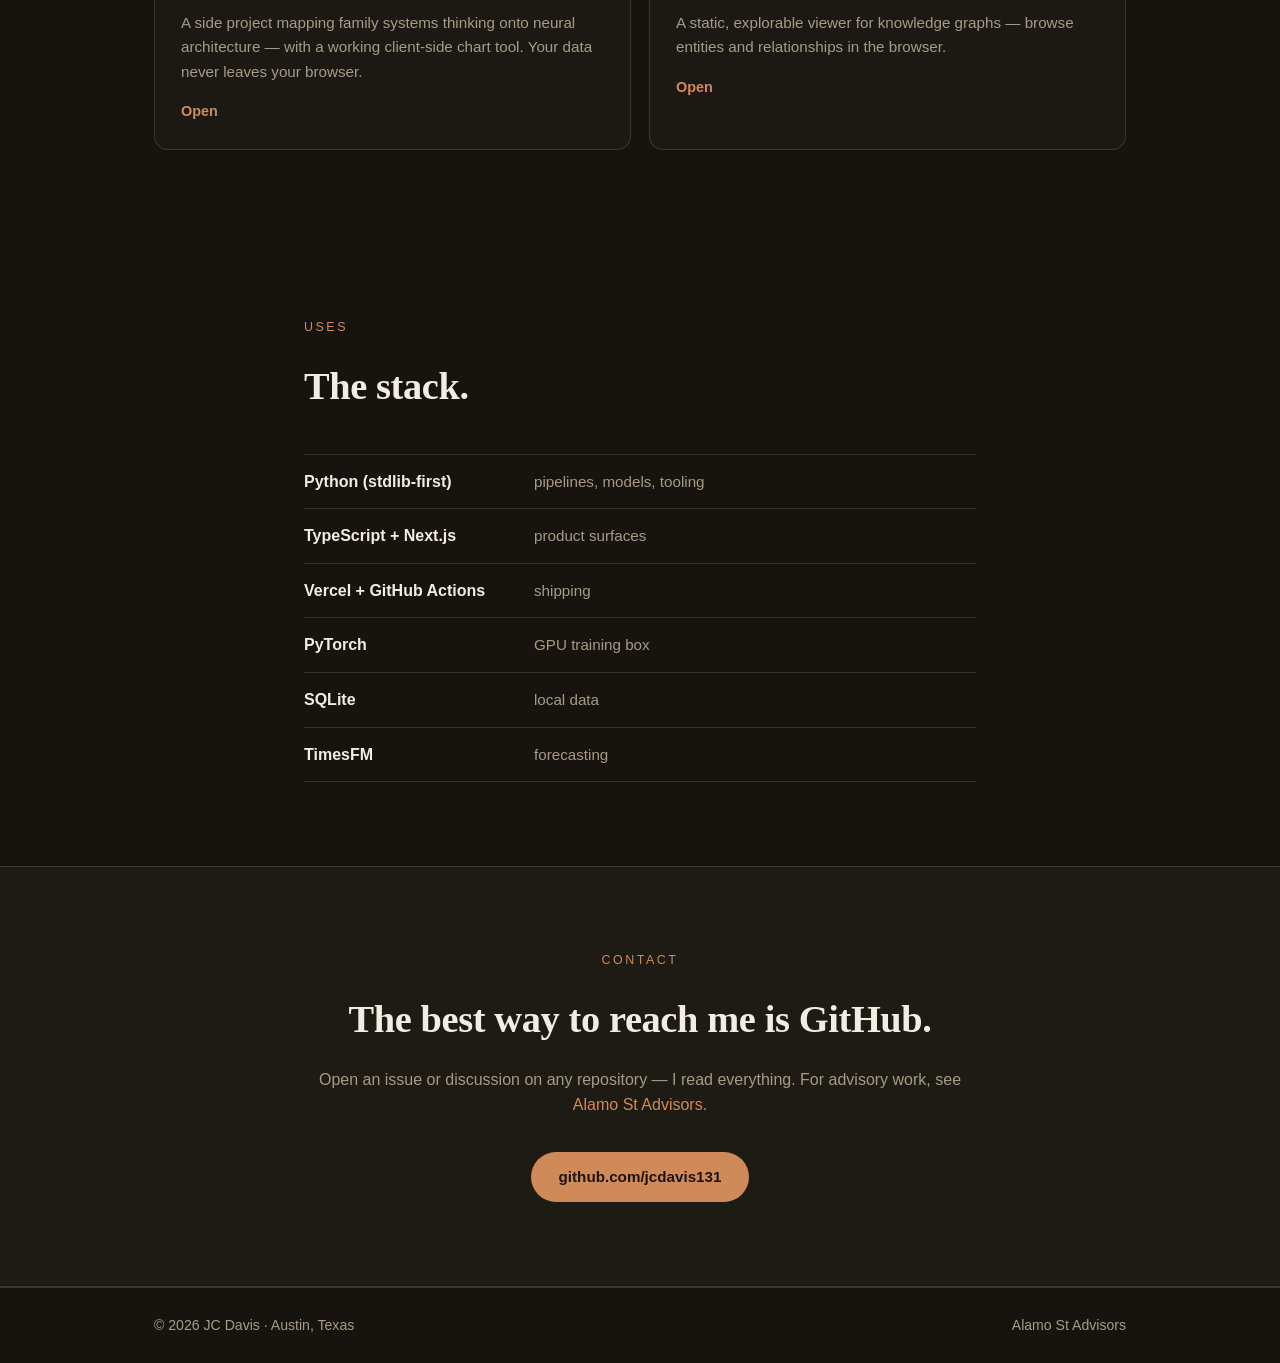
==== commit c47a76a0: "Portfolio: mention the Embedding Atlas constructs world Co-Authored-By: Claude Opus 5.5 <noreply@ant" ====
--- a/index.html
+++ b/index.html
@@ -64,7 +64,7 @@
       <div class="grid">
         <article class="card">
           <h3>Embedding Atlas</h3>
-          <p>One 3D map, many layers — jobs, places, climate, sports, companies, client datasets. Switchable, combinable layers over 393 US metros and real labor data.</p>
+          <p>One 3D map, many layers — jobs, places, water, climate, companies, client datasets — plus a constructs world: every jurisdiction, district, watershed and ecoregion over a point, joined back to the physical layers by location.</p>
           <div class="links">
             <a href="https://github.com/jcdavis131/gods-eye-view" rel="noopener">Repository</a>
             <a href="https://eye.jcamd.com" rel="noopener">Live view</a>
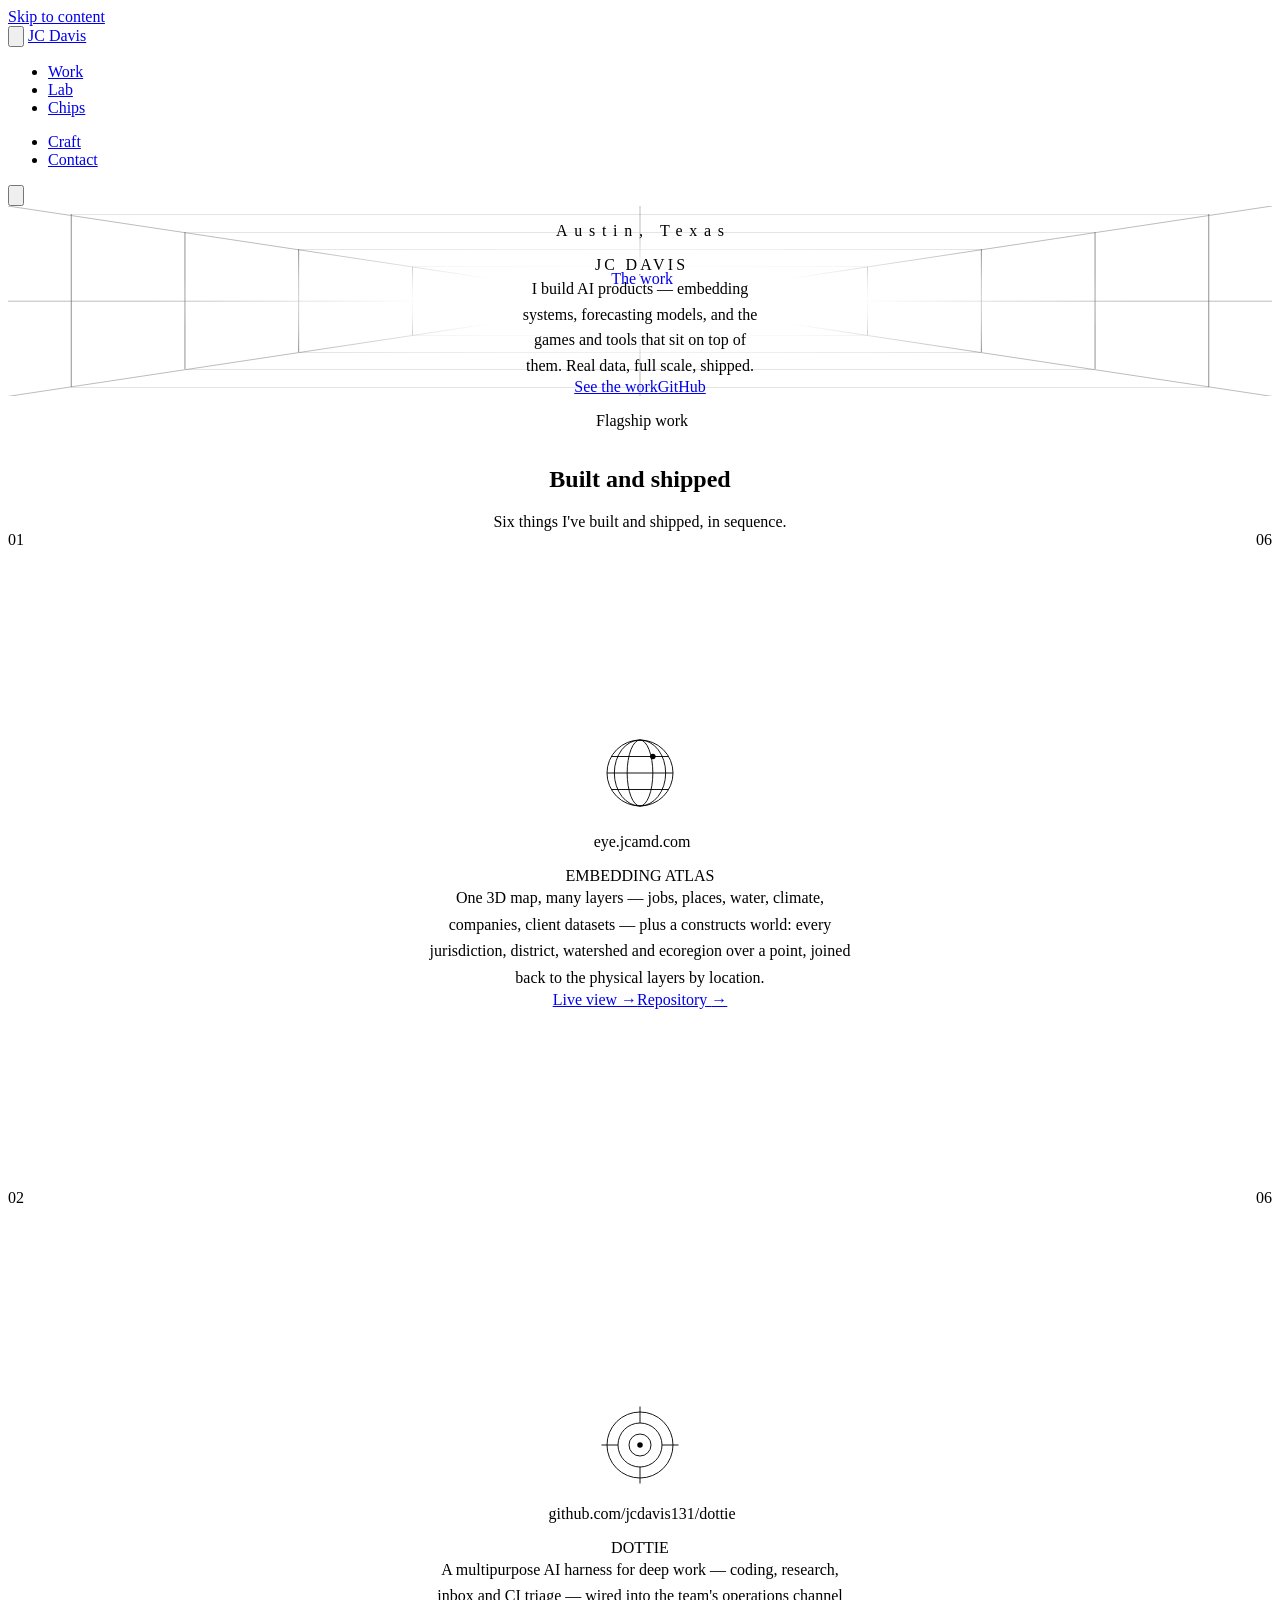
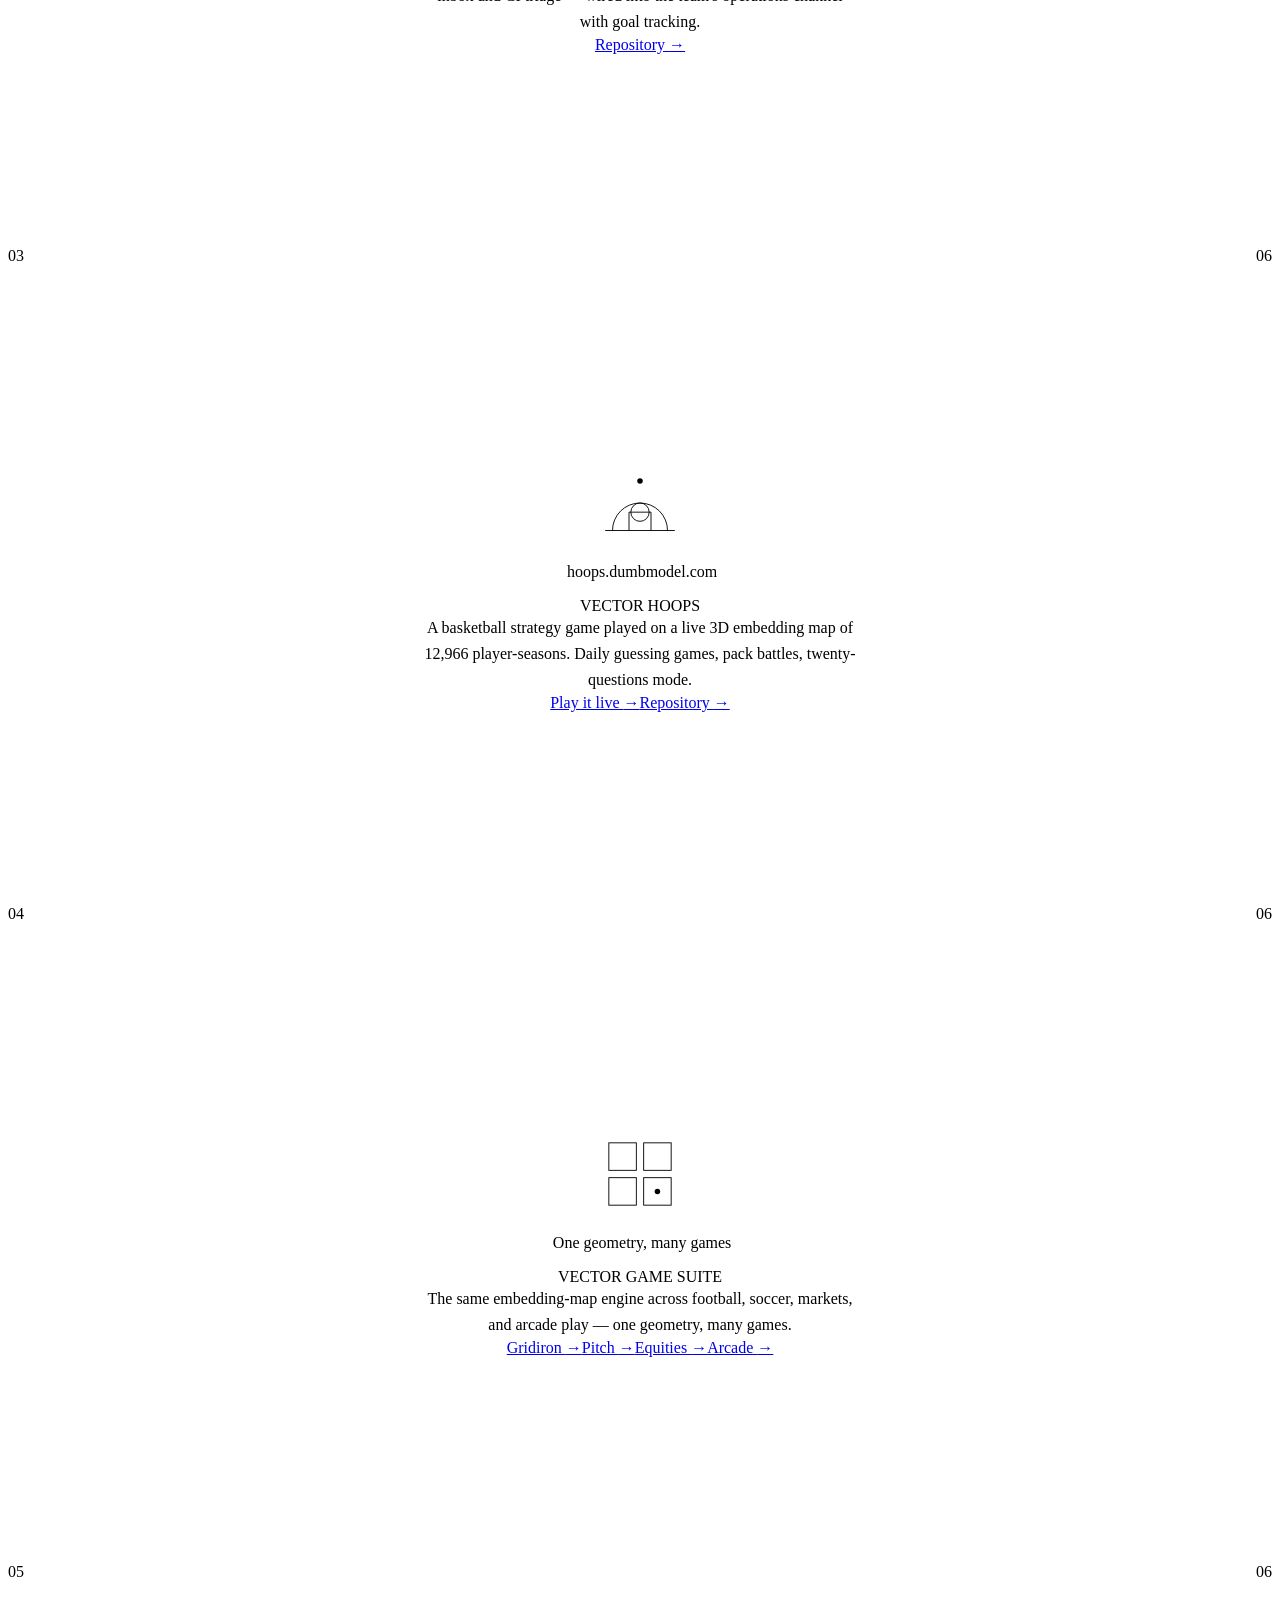
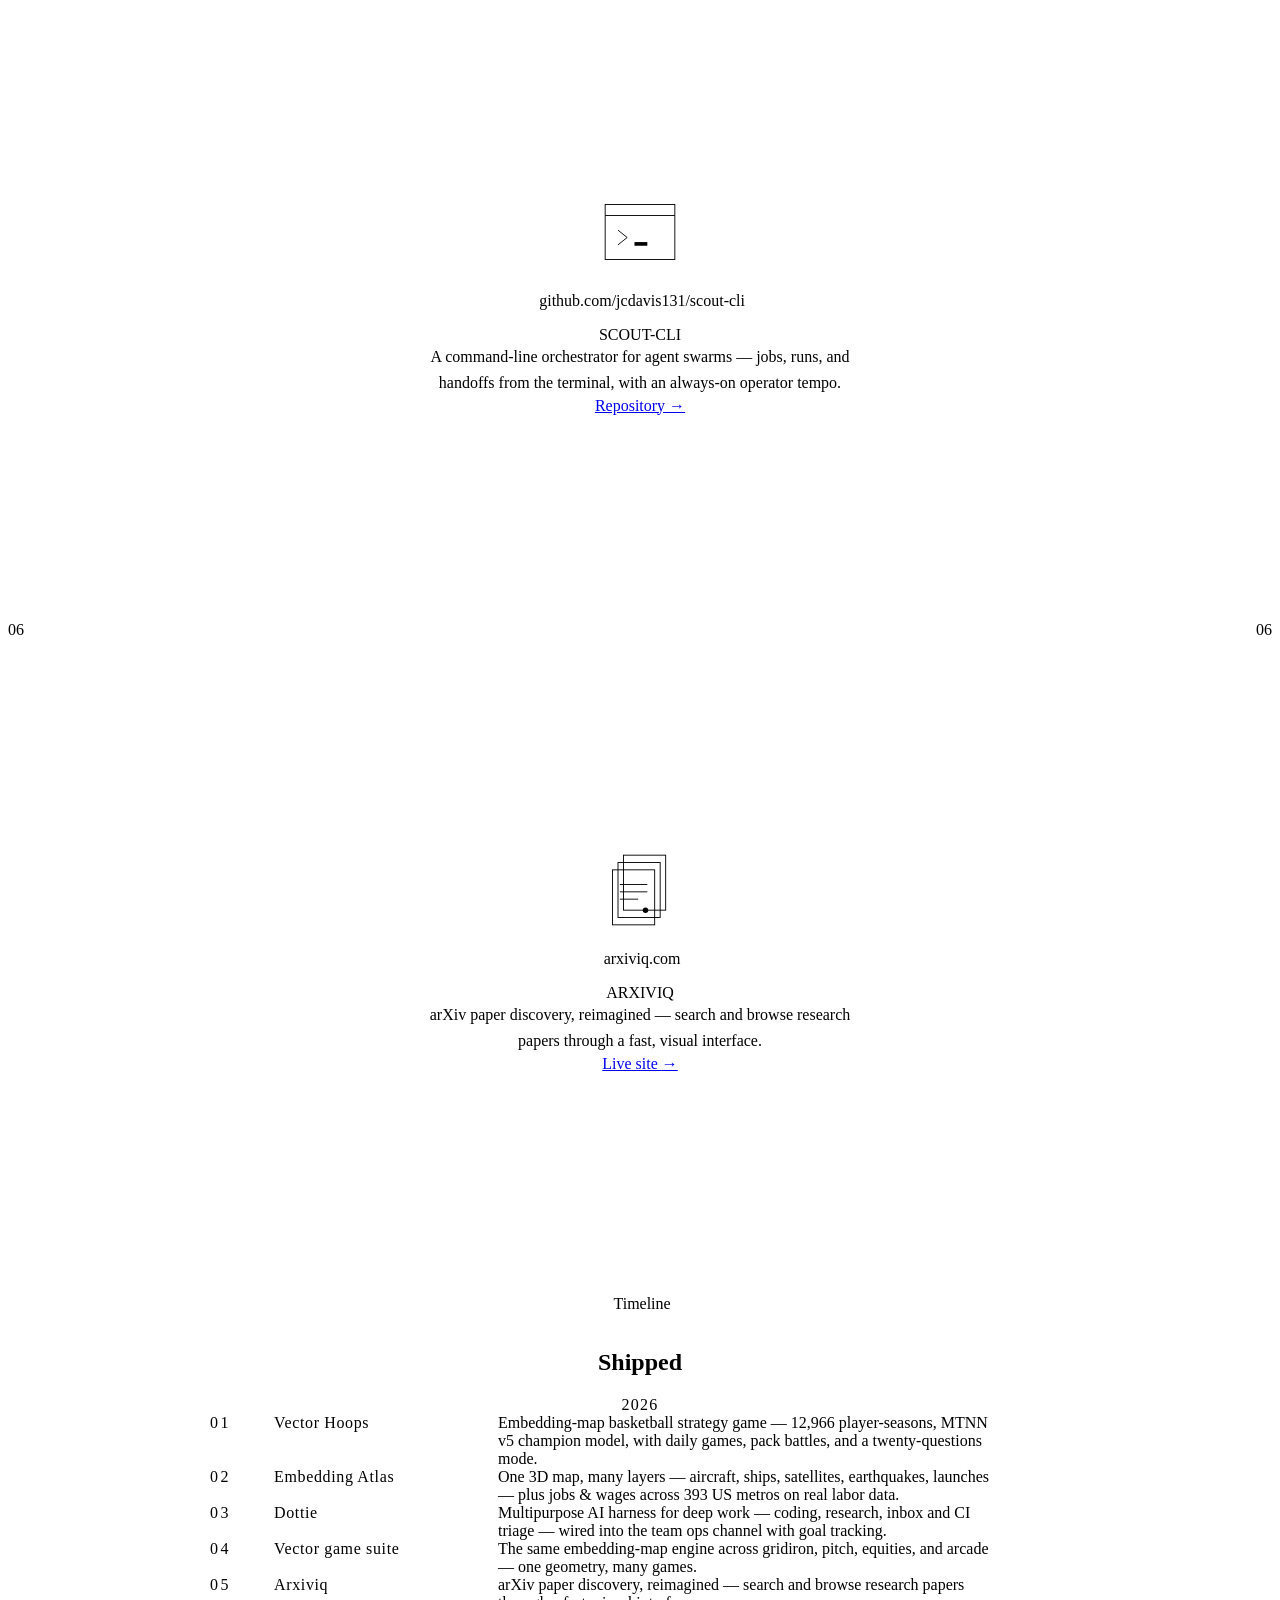
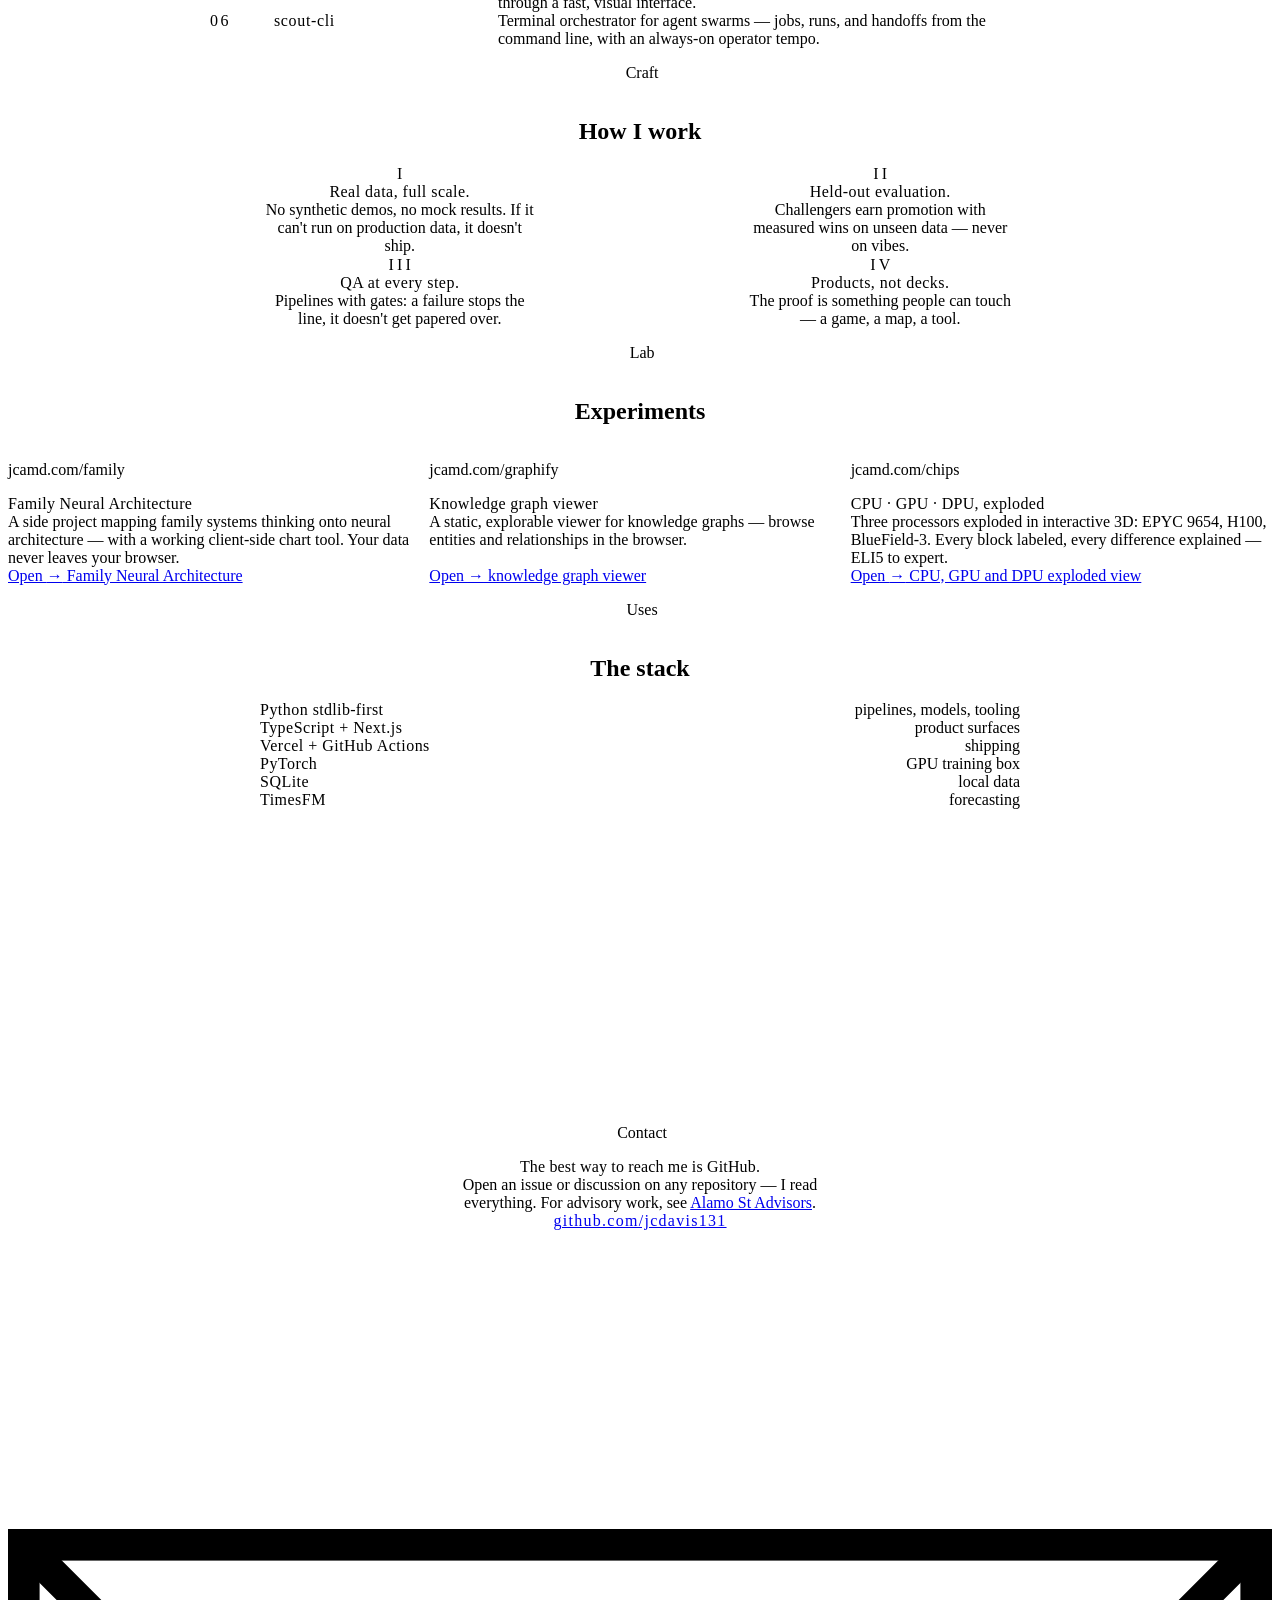
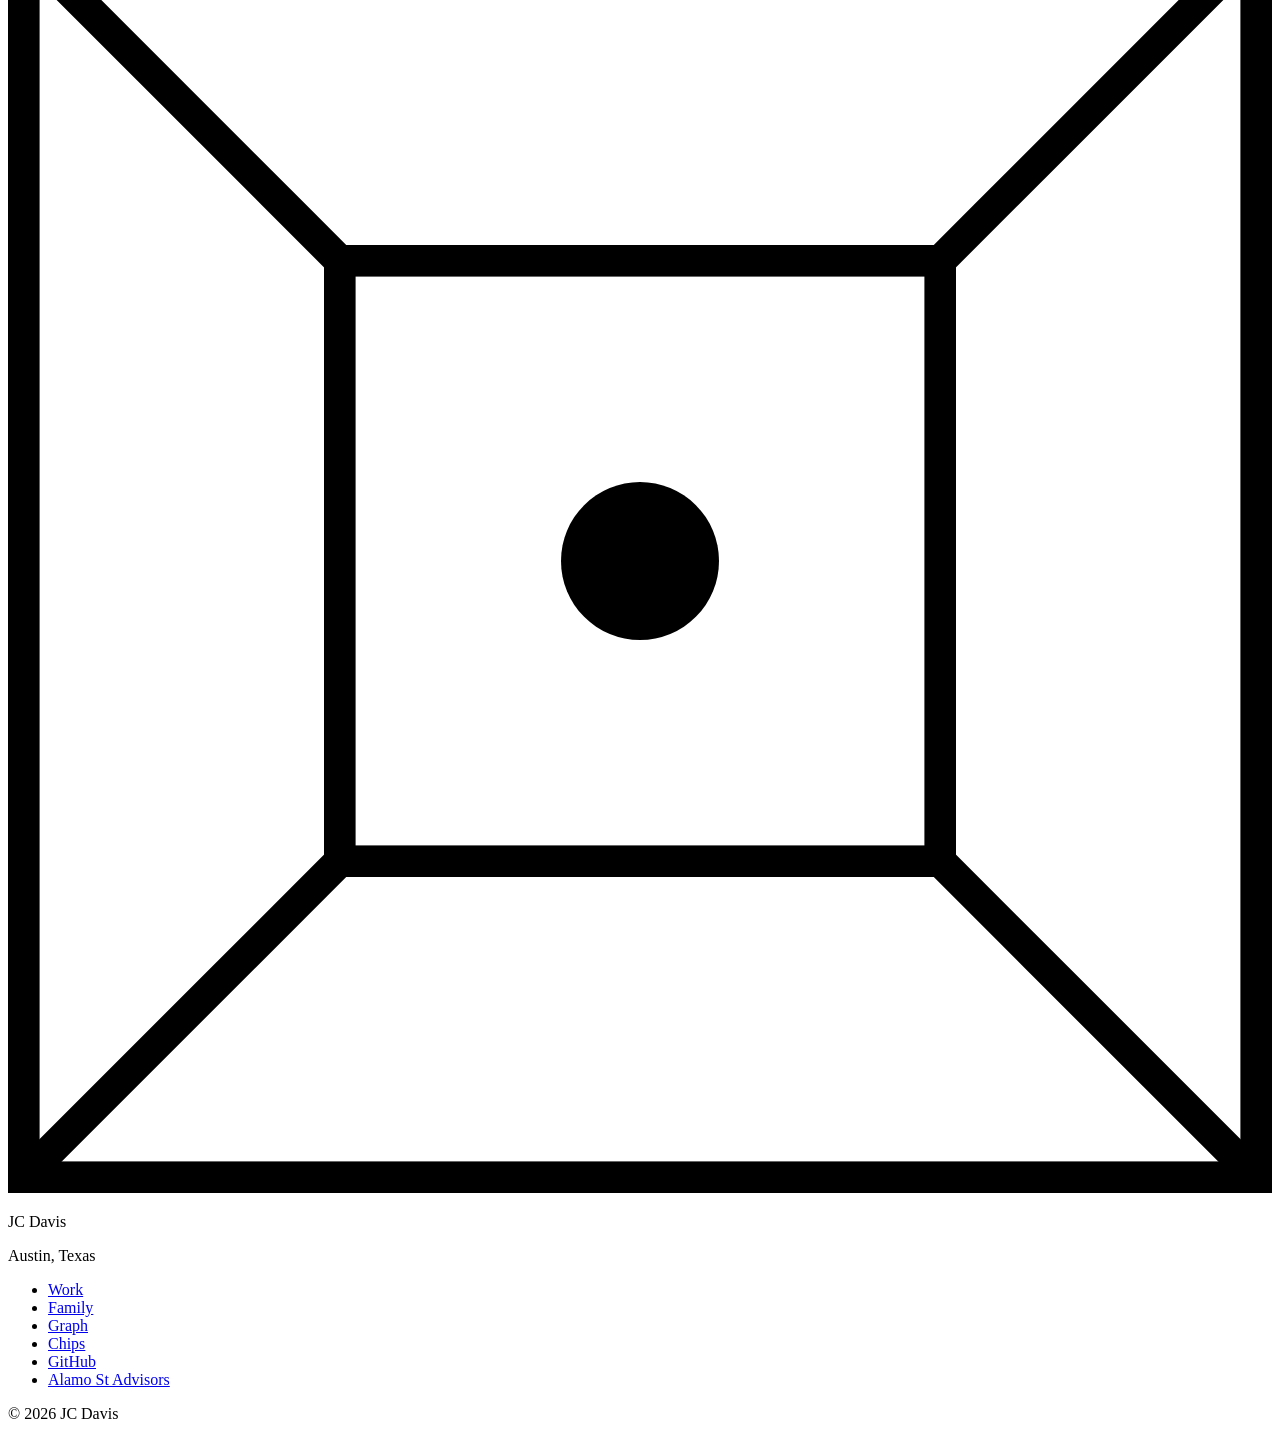
==== commit 689d7b40: "Home: opening card and the work as a sequence of frames; add 404 Name set as an opening title card o" ====
--- a/index.html
+++ b/index.html
@@ -2,20 +2,31 @@
 <html lang="en">
 <head>
 <meta charset="utf-8">
-<meta name="viewport" content="width=device-width, initial-scale=1">
+<meta name="viewport" content="width=device-width, initial-scale=1, viewport-fit=cover">
 <title>JC Davis — Builds AI products</title>
 <meta name="description" content="JC Davis is an independent builder in Austin, Texas. Embedding Atlas, Dottie, and the vector game suite — AI products on real data.">
 <link rel="canonical" href="https://jcamd.com/">
+<script>(function(r){r.classList.add('js');try{var t=localStorage.getItem('jcamd-theme');if(t==='light'||t==='dark')r.setAttribute('data-theme',t);if(!matchMedia('(prefers-reduced-motion: reduce)').matches&&!sessionStorage.getItem('jcamd-intro')){r.classList.add('intro');sessionStorage.setItem('jcamd-intro','1')}}catch(e){}})(document.documentElement)</script>
+<link rel="preload" href="/assets/fonts/jost-latin.woff2" as="font" type="font/woff2" crossorigin>
+<link rel="icon" href="/favicon.ico" sizes="32x32">
 <link rel="icon" type="image/svg+xml" href="/assets/favicon.svg">
-<meta name="theme-color" content="#171410">
+<link rel="apple-touch-icon" href="/assets/icons/apple-touch-icon.png">
+<link rel="manifest" href="/site.webmanifest">
+<meta name="theme-color" content="#f3f1ec">
+<meta name="theme-color" media="(prefers-color-scheme: dark)" content="#0c0b0a">
 <meta property="og:type" content="website">
 <meta property="og:site_name" content="JC Davis">
 <meta property="og:title" content="JC Davis — Builds AI products">
 <meta property="og:description" content="JC Davis is an independent builder in Austin, Texas. Embedding Atlas, Dottie, and the vector game suite — AI products on real data.">
 <meta property="og:url" content="https://jcamd.com/">
-<meta name="twitter:card" content="summary">
+<meta property="og:image" content="https://jcamd.com/assets/og/og-home.png">
+<meta property="og:image:width" content="1200">
+<meta property="og:image:height" content="630">
+<meta property="og:image:alt" content="JC Davis — Builds AI products. Austin, Texas.">
+<meta name="twitter:card" content="summary_large_image">
 <meta name="twitter:title" content="JC Davis — Builds AI products">
 <meta name="twitter:description" content="JC Davis is an independent builder in Austin, Texas. Embedding Atlas, Dottie, and the vector game suite — AI products on real data.">
+<meta name="twitter:image" content="https://jcamd.com/assets/og/og-home.png">
 <script type="application/ld+json">
 {
   "@context": "https://schema.org",
@@ -23,168 +34,238 @@
   "name": "JC Davis",
   "url": "https://jcamd.com/",
   "jobTitle": "Independent AI builder",
+  "address": { "@type": "PostalAddress", "addressLocality": "Austin", "addressRegion": "TX", "addressCountry": "US" },
   "sameAs": ["https://github.com/jcdavis131"]
 }
 </script>
+<link rel="stylesheet" href="/assets/frame.css">
 <link rel="stylesheet" href="/assets/portfolio.css">
 </head>
 <body>
-<header class="top">
-  <div class="wrap top-in">
-    <a class="brand" href="#top">JC Davis</a>
-    <nav>
-      <a href="#work">Work</a>
-      <a href="#timeline">Timeline</a>
-      <a href="#craft">Craft</a>
-      <a href="/chips/">Chips</a>
-      <a href="#lab">Lab</a>
-      <a href="#uses">Uses</a>
-      <a href="#contact">Contact</a>
+<a class="skip-link" href="#main">Skip to content</a>
+
+<header class="chrome">
+  <div class="chrome__in">
+    <button class="menu-toggle" type="button" aria-expanded="false" aria-controls="primary-nav" aria-label="Menu">
+      <svg viewBox="0 0 24 24" aria-hidden="true"><line class="l1" x1="4" y1="8" x2="20" y2="8"/><line class="l2" x1="4" y1="16" x2="20" y2="16"/></svg>
+    </button>
+    <a class="chrome__brand" href="#top" aria-label="JC Davis, top of page">JC Davis</a>
+    <nav class="chrome__nav" id="primary-nav" aria-label="Primary">
+      <ul class="chrome__list chrome__list--l">
+        <li><a href="#work">Work</a></li>
+        <li><a href="#lab">Lab</a></li>
+        <li><a href="/chips/">Chips</a></li>
+      </ul>
+      <ul class="chrome__list chrome__list--r">
+        <li><a href="#craft">Craft</a></li>
+        <li><a href="#contact">Contact</a></li>
+      </ul>
     </nav>
+    <button class="theme-toggle" type="button" aria-label="Switch theme">
+      <svg viewBox="0 0 24 24" aria-hidden="true"><circle cx="12" cy="12" r="8.5" fill="none" stroke="currentColor" stroke-width="1.25"/><path class="half" d="M12 3.5a8.5 8.5 0 0 1 0 17z"/></svg>
+    </button>
   </div>
 </header>
 
-<main id="top">
-  <section class="hero">
+<main id="main">
+
+  <!-- Opening card -->
+  <section class="opening" id="top" aria-labelledby="name">
+    <svg class="opening__field" viewBox="0 0 1600 1000" preserveAspectRatio="none" aria-hidden="true" focusable="false">
+      <g fill="none" stroke="currentColor" stroke-width="1" vector-effect="non-scaling-stroke">
+        <path d="M0 0 800 500M1600 0 800 500M0 1000 800 500M1600 1000 800 500M800 0v1000M0 500h1600"/>
+        <rect x="80" y="45" width="1440" height="910"/>
+        <rect x="224" y="140" width="1152" height="720"/>
+        <rect x="368" y="230" width="864" height="540"/>
+        <rect x="512" y="320" width="576" height="360"/>
+        <rect x="620" y="387.5" width="360" height="225"/>
+      </g>
+    </svg>
+    <span class="crop crop--tl" aria-hidden="true"></span><span class="crop crop--tr" aria-hidden="true"></span>
+    <span class="crop crop--bl" aria-hidden="true"></span><span class="crop crop--br" aria-hidden="true"></span>
+
+    <div class="opening__card">
+      <p class="label opening__place">Austin, Texas</p>
+      <h1 class="opening__name" id="name"><span>JC</span> <span>Davis</span></h1>
+      <hr class="rule opening__rule">
+      <p class="opening__lede">I build AI products — embedding systems, forecasting models, and the games and tools that sit on top of them. Real data, full scale, shipped.</p>
+      <div class="opening__cta">
+        <a class="btn btn--accent" href="#work">See the work</a>
+        <a class="btn" href="https://github.com/jcdavis131" rel="noopener">GitHub</a>
+      </div>
+    </div>
+
+    <a class="opening__cue" href="#work"><span class="label">The work</span><span class="opening__cue-line" aria-hidden="true"></span></a>
+  </section>
+
+  <!-- The work: a sequence of frames -->
+  <section id="work" class="work" aria-labelledby="work-title">
+    <header class="section-head" data-reveal>
+      <p class="label label--accent">Flagship work</p>
+      <h2 class="title" id="work-title">Built and shipped</h2>
+      <p class="section-head__sub">Six things I've built and shipped, in sequence.</p>
+    </header>
+
+    <ol class="frames">
+      <li class="frame" id="atlas">
+        <div class="frame__bar" aria-hidden="true"><span>01</span><span class="frame__bar-rule"></span><span>06</span></div>
+        <div class="frame__body" data-reveal>
+          <svg class="plate" viewBox="0 0 96 96" aria-hidden="true" focusable="false"><g fill="none" stroke="currentColor" stroke-width="1"><circle cx="48" cy="48" r="36"/><ellipse cx="48" cy="48" rx="14" ry="36"/><ellipse cx="48" cy="48" rx="28" ry="36"/><path d="M12 48h72M17 30h62M17 66h62"/></g><circle class="plate__dot" cx="62" cy="30" r="3"/></svg>
+          <p class="label frame__host">eye.jcamd.com</p>
+          <h3 class="frame__title">Embedding Atlas</h3>
+          <p class="frame__text">One 3D map, many layers — jobs, places, water, climate, companies, client datasets — plus a constructs world: every jurisdiction, district, watershed and ecoregion over a point, joined back to the physical layers by location.</p>
+          <p class="frame__links">
+            <a class="tlink" href="https://eye.jcamd.com" rel="noopener">Live view <span aria-hidden="true">→</span></a>
+            <a class="tlink" href="https://github.com/jcdavis131/gods-eye-view" rel="noopener">Repository <span aria-hidden="true">→</span></a>
+          </p>
+        </div>
+      </li>
+
+      <li class="frame" id="dottie">
+        <div class="frame__bar" aria-hidden="true"><span>02</span><span class="frame__bar-rule"></span><span>06</span></div>
+        <div class="frame__body" data-reveal>
+          <svg class="plate" viewBox="0 0 96 96" aria-hidden="true" focusable="false"><g fill="none" stroke="currentColor" stroke-width="1"><circle cx="48" cy="48" r="36"/><circle cx="48" cy="48" r="24"/><circle cx="48" cy="48" r="12"/><path d="M48 6v18M48 72v18M6 48h18M72 48h18"/></g><circle class="plate__dot" cx="48" cy="48" r="3"/></svg>
+          <p class="label frame__host">github.com/jcdavis131/dottie</p>
+          <h3 class="frame__title">Dottie</h3>
+          <p class="frame__text">A multipurpose AI harness for deep work — coding, research, inbox and CI triage — wired into the team's operations channel with goal tracking.</p>
+          <p class="frame__links">
+            <a class="tlink" href="https://github.com/jcdavis131/dottie" rel="noopener">Repository <span aria-hidden="true">→</span></a>
+          </p>
+        </div>
+      </li>
+
+      <li class="frame" id="hoops">
+        <div class="frame__bar" aria-hidden="true"><span>03</span><span class="frame__bar-rule"></span><span>06</span></div>
+        <div class="frame__body" data-reveal>
+          <svg class="plate" viewBox="0 0 96 96" aria-hidden="true" focusable="false"><g fill="none" stroke="currentColor" stroke-width="1"><path d="M10 78h76"/><path d="M18 78a30 30 0 0 1 60 0"/><path d="M36 78V58h24v20"/><circle cx="48" cy="58" r="10"/></g><circle class="plate__dot" cx="48" cy="24" r="3"/></svg>
+          <p class="label frame__host">hoops.dumbmodel.com</p>
+          <h3 class="frame__title">Vector Hoops</h3>
+          <p class="frame__text">A basketball strategy game played on a live 3D embedding map of 12,966 player-seasons. Daily guessing games, pack battles, twenty-questions mode.</p>
+          <p class="frame__links">
+            <a class="tlink" href="https://hoops.dumbmodel.com" rel="noopener">Play it live <span aria-hidden="true">→</span></a>
+            <a class="tlink" href="https://github.com/jcdavis131/vector-hoops" rel="noopener">Repository <span aria-hidden="true">→</span></a>
+          </p>
+        </div>
+      </li>
+
+      <li class="frame" id="suite">
+        <div class="frame__bar" aria-hidden="true"><span>04</span><span class="frame__bar-rule"></span><span>06</span></div>
+        <div class="frame__body" data-reveal>
+          <svg class="plate" viewBox="0 0 96 96" aria-hidden="true" focusable="false"><g fill="none" stroke="currentColor" stroke-width="1"><rect x="14" y="14" width="30" height="30"/><rect x="52" y="14" width="30" height="30"/><rect x="14" y="52" width="30" height="30"/><rect x="52" y="52" width="30" height="30"/></g><circle class="plate__dot" cx="67" cy="67" r="3"/></svg>
+          <p class="label frame__host">One geometry, many games</p>
+          <h3 class="frame__title">Vector game suite</h3>
+          <p class="frame__text">The same embedding-map engine across football, soccer, markets, and arcade play — one geometry, many games.</p>
+          <p class="frame__links">
+            <a class="tlink" href="https://github.com/jcdavis131/vector-gridiron" rel="noopener">Gridiron <span aria-hidden="true">→</span></a>
+            <a class="tlink" href="https://github.com/jcdavis131/vector-pitch" rel="noopener">Pitch <span aria-hidden="true">→</span></a>
+            <a class="tlink" href="https://github.com/jcdavis131/vector-equities" rel="noopener">Equities <span aria-hidden="true">→</span></a>
+            <a class="tlink" href="https://github.com/jcdavis131/vector-arcade" rel="noopener">Arcade <span aria-hidden="true">→</span></a>
+          </p>
+        </div>
+      </li>
+
+      <li class="frame" id="scout">
+        <div class="frame__bar" aria-hidden="true"><span>05</span><span class="frame__bar-rule"></span><span>06</span></div>
+        <div class="frame__body" data-reveal>
+          <svg class="plate" viewBox="0 0 96 96" aria-hidden="true" focusable="false"><g fill="none" stroke="currentColor" stroke-width="1"><rect x="10" y="18" width="76" height="60"/><path d="M10 30h76M24 46l10 8-10 8"/></g><rect class="plate__dot" x="42" y="59" width="14" height="4"/></svg>
+          <p class="label frame__host">github.com/jcdavis131/scout-cli</p>
+          <h3 class="frame__title">scout-cli</h3>
+          <p class="frame__text">A command-line orchestrator for agent swarms — jobs, runs, and handoffs from the terminal, with an always-on operator tempo.</p>
+          <p class="frame__links">
+            <a class="tlink" href="https://github.com/jcdavis131/scout-cli" rel="noopener">Repository <span aria-hidden="true">→</span></a>
+          </p>
+        </div>
+      </li>
+
+      <li class="frame" id="arxiviq">
+        <div class="frame__bar" aria-hidden="true"><span>06</span><span class="frame__bar-rule"></span><span>06</span></div>
+        <div class="frame__body" data-reveal>
+          <svg class="plate" viewBox="0 0 96 96" aria-hidden="true" focusable="false"><g fill="none" stroke="currentColor" stroke-width="1"><rect x="30" y="10" width="46" height="60"/><rect x="24" y="18" width="46" height="60" fill="var(--bg)"/><rect x="18" y="26" width="46" height="60" fill="var(--bg)"/><path d="M26 42h30M26 50h30M26 58h20"/></g><circle class="plate__dot" cx="54" cy="70" r="3"/></svg>
+          <p class="label frame__host">arxiviq.com</p>
+          <h3 class="frame__title">Arxiviq</h3>
+          <p class="frame__text">arXiv paper discovery, reimagined — search and browse research papers through a fast, visual interface.</p>
+          <p class="frame__links">
+            <a class="tlink" href="https://www.arxiviq.com" rel="noopener">Live site <span aria-hidden="true">→</span></a>
+          </p>
+        </div>
+      </li>
+    </ol>
+  </section>
+
+  <!-- Ledger -->
+  <section id="timeline" class="band" aria-labelledby="timeline-title">
+    <div class="wrap ledger">
+      <header class="ledger__head" data-reveal>
+        <p class="label label--accent">Timeline</p>
+        <h2 class="title" id="timeline-title">Shipped</h2>
+        <p class="ledger__year" aria-label="Year 2026">2026</p>
+      </header>
+      <ol class="ledger__list">
+        <li data-reveal><span class="ledger__n">01</span><h3>Vector Hoops</h3><p>Embedding-map basketball strategy game — 12,966 player-seasons, MTNN v5 champion model, with daily games, pack battles, and a twenty-questions mode.</p></li>
+        <li data-reveal><span class="ledger__n">02</span><h3>Embedding Atlas</h3><p>One 3D map, many layers — aircraft, ships, satellites, earthquakes, launches — plus jobs &amp; wages across 393 US metros on real labor data.</p></li>
+        <li data-reveal><span class="ledger__n">03</span><h3>Dottie</h3><p>Multipurpose AI harness for deep work — coding, research, inbox and CI triage — wired into the team ops channel with goal tracking.</p></li>
+        <li data-reveal><span class="ledger__n">04</span><h3>Vector game suite</h3><p>The same embedding-map engine across gridiron, pitch, equities, and arcade — one geometry, many games.</p></li>
+        <li data-reveal><span class="ledger__n">05</span><h3>Arxiviq</h3><p>arXiv paper discovery, reimagined — search and browse research papers through a fast, visual interface.</p></li>
+        <li data-reveal><span class="ledger__n">06</span><h3>scout-cli</h3><p>Terminal orchestrator for agent swarms — jobs, runs, and handoffs from the command line, with an always-on operator tempo.</p></li>
+      </ol>
+    </div>
+  </section>
+
+  <!-- Craft -->
+  <section id="craft" class="section" aria-labelledby="craft-title">
     <div class="wrap">
-      <p class="kicker">Austin, Texas</p>
-      <h1>JC Davis</h1>
-      <p class="lede">I build AI products — embedding systems, forecasting models, and the games and tools that sit on top of them. Real data, full scale, shipped.</p>
-      <div class="cta-row">
-        <a class="btn solid" href="#work">See the work</a>
-        <a class="btn ghost" href="https://github.com/jcdavis131" rel="noopener">GitHub</a>
-      </div>
-    </div>
-  </section>
-
-  <section id="work" class="section">
+      <header class="section-head" data-reveal>
+        <p class="label label--accent">Craft</p>
+        <h2 class="title" id="craft-title">How I work</h2>
+      </header>
+      <ol class="principles">
+        <li data-reveal><span class="principles__n">I</span><h3>Real data, full scale.</h3><p>No synthetic demos, no mock results. If it can't run on production data, it doesn't ship.</p></li>
+        <li data-reveal style="--d:120ms"><span class="principles__n">II</span><h3>Held-out evaluation.</h3><p>Challengers earn promotion with measured wins on unseen data — never on vibes.</p></li>
+        <li data-reveal><span class="principles__n">III</span><h3>QA at every step.</h3><p>Pipelines with gates: a failure stops the line, it doesn't get papered over.</p></li>
+        <li data-reveal style="--d:120ms"><span class="principles__n">IV</span><h3>Products, not decks.</h3><p>The proof is something people can touch — a game, a map, a tool.</p></li>
+      </ol>
+    </div>
+  </section>
+
+  <!-- Lab -->
+  <section id="lab" class="section band" aria-labelledby="lab-title">
     <div class="wrap">
-      <p class="kicker">Flagship work</p>
-      <h2>Things I've built and shipped.</h2>
-      <div class="grid">
-        <article class="card">
-          <h3>Embedding Atlas</h3>
-          <p>One 3D map, many layers — jobs, places, water, climate, companies, client datasets — plus a constructs world: every jurisdiction, district, watershed and ecoregion over a point, joined back to the physical layers by location.</p>
-          <div class="links">
-            <a href="https://github.com/jcdavis131/gods-eye-view" rel="noopener">Repository</a>
-            <a href="https://eye.jcamd.com" rel="noopener">Live view</a>
-          </div>
-        </article>
-        <article class="card">
-          <h3>Dottie</h3>
-          <p>A multipurpose AI harness for deep work — coding, research, inbox and CI triage — wired into the team's operations channel with goal tracking.</p>
-          <div class="links">
-            <a href="https://github.com/jcdavis131/dottie" rel="noopener">Repository</a>
-          </div>
-        </article>
-        <article class="card">
-          <h3>Vector Hoops</h3>
-          <p>A basketball strategy game played on a live 3D embedding map of 12,966 player-seasons. Daily guessing games, pack battles, twenty-questions mode.</p>
-          <div class="links">
-            <a href="https://hoops.dumbmodel.com" rel="noopener">Play it live</a>
-            <a href="https://github.com/jcdavis131/vector-hoops" rel="noopener">Repository</a>
-          </div>
-        </article>
-        <article class="card">
-          <h3>Vector game suite</h3>
-          <p>The same embedding-map engine across football, soccer, markets, and arcade play — one geometry, many games.</p>
-          <div class="links">
-            <a href="https://github.com/jcdavis131/vector-gridiron" rel="noopener">Gridiron</a>
-            <a href="https://github.com/jcdavis131/vector-pitch" rel="noopener">Pitch</a>
-            <a href="https://github.com/jcdavis131/vector-equities" rel="noopener">Equities</a>
-            <a href="https://github.com/jcdavis131/vector-arcade" rel="noopener">Arcade</a>
-          </div>
-        </article>
-        <article class="card">
-          <h3>scout-cli</h3>
-          <p>A command-line orchestrator for agent swarms — jobs, runs, and handoffs from the terminal, with an always-on operator tempo.</p>
-          <div class="links">
-            <a href="https://github.com/jcdavis131/scout-cli" rel="noopener">Repository</a>
-          </div>
-        </article>
-        <article class="card">
-          <h3>Arxiviq</h3>
-          <p>arXiv paper discovery, reimagined — search and browse research papers through a fast, visual interface.</p>
-          <div class="links">
-            <a href="https://www.arxiviq.com" rel="noopener">Live site</a>
-          </div>
-        </article>
-      </div>
-    </div>
-  </section>
-
-  <section id="timeline" class="section">
-    <div class="wrap narrow">
-      <p class="kicker">Timeline</p>
-      <h2>Shipped.</h2>
-      <h3 class="tl-year">2026</h3>
-      <ul class="timeline">
-        <li class="tl-item">
-          <h3>Vector Hoops</h3>
-          <p>Embedding-map basketball strategy game — 12,966 player-seasons, MTNN v5 champion model, with daily games, pack battles, and a twenty-questions mode.</p>
+      <header class="section-head" data-reveal>
+        <p class="label label--accent">Lab</p>
+        <h2 class="title" id="lab-title">Experiments</h2>
+      </header>
+      <ul class="lab">
+        <li class="lab__item" data-reveal>
+          <p class="label">jcamd.com/family</p>
+          <h3>Family Neural Architecture</h3>
+          <p>A side project mapping family systems thinking onto neural architecture — with a working client-side chart tool. Your data never leaves your browser.</p>
+          <a class="tlink lab__open" href="/family/">Open <span aria-hidden="true">→</span><span class="visually-hidden"> Family Neural Architecture</span></a>
         </li>
-        <li class="tl-item">
-          <h3>Embedding Atlas</h3>
-          <p>One 3D map, many layers — aircraft, ships, satellites, earthquakes, launches — plus jobs &amp; wages across 393 US metros on real labor data.</p>
+        <li class="lab__item" data-reveal style="--d:120ms">
+          <p class="label">jcamd.com/graphify</p>
+          <h3>Knowledge graph viewer</h3>
+          <p>A static, explorable viewer for knowledge graphs — browse entities and relationships in the browser.</p>
+          <a class="tlink lab__open" href="/graphify/">Open <span aria-hidden="true">→</span><span class="visually-hidden"> knowledge graph viewer</span></a>
         </li>
-        <li class="tl-item">
-          <h3>Dottie</h3>
-          <p>Multipurpose AI harness for deep work — coding, research, inbox and CI triage — wired into the team ops channel with goal tracking.</p>
-        </li>
-        <li class="tl-item">
-          <h3>Vector game suite</h3>
-          <p>The same embedding-map engine across gridiron, pitch, equities, and arcade — one geometry, many games.</p>
-        </li>
-        <li class="tl-item">
-          <h3>Arxiviq</h3>
-          <p>arXiv paper discovery, reimagined — search and browse research papers through a fast, visual interface.</p>
-        </li>
-        <li class="tl-item">
-          <h3>scout-cli</h3>
-          <p>Terminal orchestrator for agent swarms — jobs, runs, and handoffs from the command line, with an always-on operator tempo.</p>
+        <li class="lab__item" data-reveal style="--d:240ms">
+          <p class="label">jcamd.com/chips</p>
+          <h3>CPU · GPU · DPU, exploded</h3>
+          <p>Three processors exploded in interactive 3D: EPYC 9654, H100, BlueField-3. Every block labeled, every difference explained — ELI5 to expert.</p>
+          <a class="tlink lab__open" href="/chips/">Open <span aria-hidden="true">→</span><span class="visually-hidden"> CPU, GPU and DPU exploded view</span></a>
         </li>
       </ul>
     </div>
   </section>
 
-  <section id="craft" class="section alt">
-    <div class="wrap narrow">
-      <p class="kicker">Craft</p>
-      <h2>How I work.</h2>
-      <ul class="principles">
-        <li><strong>Real data, full scale.</strong> No synthetic demos, no mock results. If it can't run on production data, it doesn't ship.</li>
-        <li><strong>Held-out evaluation.</strong> Challengers earn promotion with measured wins on unseen data — never on vibes.</li>
-        <li><strong>QA at every step.</strong> Pipelines with gates: a failure stops the line, it doesn't get papered over.</li>
-        <li><strong>Products, not decks.</strong> The proof is something people can touch — a game, a map, a tool.</li>
-      </ul>
-    </div>
-  </section>
-
-  <section id="lab" class="section">
+  <!-- Uses -->
+  <section id="uses" class="section" aria-labelledby="uses-title">
     <div class="wrap">
-      <p class="kicker">Lab</p>
-      <h2>Experiments.</h2>
-      <div class="grid two">
-        <article class="card">
-          <h3>Family Neural Architecture</h3>
-          <p>A side project mapping family systems thinking onto neural architecture — with a working client-side chart tool. Your data never leaves your browser.</p>
-          <div class="links"><a href="/family/">Open</a></div>
-        </article>
-        <article class="card">
-          <h3>Knowledge graph viewer</h3>
-          <p>A static, explorable viewer for knowledge graphs — browse entities and relationships in the browser.</p>
-          <div class="links"><a href="/graphify/">Open</a></div>
-        </article>
-      </div>
-    </div>
-  </section>
-
-  <section id="uses" class="section">
-    <div class="wrap narrow">
-      <p class="kicker">Uses</p>
-      <h2>The stack.</h2>
-      <dl class="uses-list">
-        <div><dt>Python (stdlib-first)</dt><dd>pipelines, models, tooling</dd></div>
+      <header class="section-head" data-reveal>
+        <p class="label label--accent">Uses</p>
+        <h2 class="title" id="uses-title">The stack</h2>
+      </header>
+      <dl class="stack" data-reveal>
+        <div><dt>Python <span>stdlib-first</span></dt><dd>pipelines, models, tooling</dd></div>
         <div><dt>TypeScript + Next.js</dt><dd>product surfaces</dd></div>
         <div><dt>Vercel + GitHub Actions</dt><dd>shipping</dd></div>
         <div><dt>PyTorch</dt><dd>GPU training box</dd></div>
@@ -194,23 +275,32 @@
     </div>
   </section>
 
-  <section id="contact" class="section alt">
-    <div class="wrap narrow center">
-      <p class="kicker">Contact</p>
-      <h2>The best way to reach me is GitHub.</h2>
-      <p class="muted">Open an issue or discussion on any repository — I read everything. For advisory work, see <a href="https://alamost.com">Alamo St Advisors</a>.</p>
-      <div class="cta-row center">
-        <a class="btn solid" href="https://github.com/jcdavis131" rel="noopener">github.com/jcdavis131</a>
-      </div>
+  <!-- End card -->
+  <section id="contact" class="endcard" aria-labelledby="contact-title">
+    <div class="endcard__in" data-reveal>
+      <p class="label label--accent">Contact</p>
+      <h2 class="endcard__title" id="contact-title">The best way to reach me is GitHub.</h2>
+      <p class="endcard__text prose">Open an issue or discussion on any repository — I read everything. For advisory work, see <a href="https://alamost.com">Alamo St Advisors</a>.</p>
+      <a class="btn btn--accent" href="https://github.com/jcdavis131" rel="noopener">github.com/jcdavis131</a>
     </div>
   </section>
 </main>
 
-<footer>
-  <div class="wrap foot-in">
-    <span>© 2026 JC Davis · Austin, Texas</span>
-    <span><a href="https://alamost.com">Alamo St Advisors</a></span>
-  </div>
+<footer class="colophon">
+  <svg class="colophon__mark" viewBox="0 0 40 40" aria-hidden="true" focusable="false"><g fill="none" stroke="currentColor" stroke-width="1"><rect x="0.5" y="0.5" width="39" height="39"/><rect x="10.5" y="10.5" width="19" height="19"/><path d="M.5.5l10 10M39.5.5l-10 10M.5 39.5l10-10M39.5 39.5l-10-10"/></g><circle cx="20" cy="20" r="2.5" fill="var(--accent)"/></svg>
+  <p class="colophon__name">JC Davis</p>
+  <p class="label">Austin, Texas</p>
+  <ul class="colophon__links">
+    <li><a href="#work">Work</a></li>
+    <li><a href="/family/">Family</a></li>
+    <li><a href="/graphify/">Graph</a></li>
+    <li><a href="/chips/">Chips</a></li>
+    <li><a href="https://github.com/jcdavis131" rel="noopener">GitHub</a></li>
+    <li><a href="https://alamost.com">Alamo St Advisors</a></li>
+  </ul>
+  <p class="label colophon__legal">© 2026 JC Davis</p>
 </footer>
+
+<script src="/assets/frame.js" defer></script>
 </body>
 </html>
--- a/assets/portfolio.css
+++ b/assets/portfolio.css
@@ -1,163 +1,215 @@
-/* jcamd.com portfolio — dark, personal, dependency-free */
-:root {
-  --bg: #171410;
-  --bg2: #1e1a14;
-  --ink: #f2ede2;
-  --muted: #a89b85;
-  --line: rgba(242, 237, 226, 0.14);
-  --accent: #d08a5a;
-  --accent-deep: #b26a3c;
-  --radius: 14px;
-}
-
-* { box-sizing: border-box; }
-html { scroll-behavior: smooth; }
-body {
+/* jcamd.com — home page composition. Tokens live in frame.css. */
+
+/* ── Opening card ────────────────────────────────────────────────────── */
+.opening {
+  position: relative;
+  display: grid; place-items: center;
+  min-height: calc(100svh - var(--header-h));
+  padding: var(--sp-9) var(--gutter) var(--sp-10);
+  overflow: hidden;
+  isolation: isolate;
+  text-align: center;
+}
+.opening__field {
+  position: absolute; inset: 0; width: 100%; height: 100%; z-index: -1;
+  color: var(--line-strong);
+  opacity: 0.55;
+  -webkit-mask-image: radial-gradient(ellipse 50% 46% at 50% 50%, transparent 0 34%, #000 78%);
+  mask-image: radial-gradient(ellipse 50% 46% at 50% 50%, transparent 0 34%, #000 78%);
+}
+.crop { position: absolute; width: 22px; height: 22px; border: 0 solid var(--ink); opacity: 0.6; }
+.crop--tl { top: var(--sp-6); left: var(--gutter); border-width: 1px 0 0 1px; }
+.crop--tr { top: var(--sp-6); right: var(--gutter); border-width: 1px 1px 0 0; }
+.crop--bl { bottom: var(--sp-6); left: var(--gutter); border-width: 0 0 1px 1px; }
+.crop--br { bottom: var(--sp-6); right: var(--gutter); border-width: 0 1px 1px 0; }
+
+.opening__card { display: grid; justify-items: center; gap: var(--sp-5); max-width: 980px; }
+.opening__place { letter-spacing: 0.42em; margin-right: -0.42em; }
+.opening__name {
   margin: 0;
-  background: var(--bg);
-  color: var(--ink);
-  font-family: -apple-system, BlinkMacSystemFont, "Segoe UI", Inter, Roboto,
-    "Helvetica Neue", Arial, sans-serif;
-  -webkit-font-smoothing: antialiased;
-  line-height: 1.6;
-}
-
-.wrap { max-width: 1020px; margin: 0 auto; padding: 0 24px; }
-.wrap.narrow { max-width: 720px; }
-
-/* header */
-.top {
-  position: sticky; top: 0; z-index: 50;
-  background: rgba(23, 20, 16, 0.88);
-  backdrop-filter: blur(10px);
-  border-bottom: 1px solid var(--line);
-}
-.top-in { display: flex; align-items: center; justify-content: space-between; padding-top: 14px; padding-bottom: 14px; }
-.brand { font-family: Georgia, "Times New Roman", serif; font-weight: bold; font-size: 1.05rem; color: var(--ink); text-decoration: none; }
-.top nav { display: flex; gap: 22px; }
-.top nav a { color: var(--muted); text-decoration: none; font-size: 0.9rem; }
-.top nav a:hover { color: var(--ink); }
-
-/* hero */
-.hero {
-  padding: 96px 0 88px;
-  background-image:
-    radial-gradient(ellipse 70% 55% at 50% -8%, rgba(208, 138, 90, 0.14), transparent),
-    radial-gradient(rgba(242, 237, 226, 0.055) 1px, transparent 1px);
-  background-size: auto, 26px 26px;
-  border-bottom: 1px solid var(--line);
-}
-.kicker {
-  font-size: 0.78rem; letter-spacing: 0.2em; text-transform: uppercase;
-  color: var(--accent); margin: 0 0 18px;
-}
-.hero h1 {
-  font-family: Georgia, "Iowan Old Style", "Times New Roman", serif;
-  font-size: clamp(2.6rem, 6vw, 4.2rem);
-  line-height: 1.04; letter-spacing: -0.015em; margin: 0 0 20px;
-}
-.lede { font-size: 1.2rem; color: var(--muted); max-width: 620px; margin: 0; }
-.cta-row { display: flex; gap: 14px; margin-top: 34px; flex-wrap: wrap; }
-.cta-row.center { justify-content: center; }
-
-.btn {
-  display: inline-block; padding: 13px 28px; border-radius: 999px;
-  font-weight: 600; font-size: 0.95rem; text-decoration: none;
-  transition: background 0.2s, border-color 0.2s, transform 0.15s;
-}
-.btn:active { transform: translateY(1px); }
-.btn.solid { background: var(--accent); color: #1c1410; }
-.btn.solid:hover { background: var(--accent-deep); color: #fff; }
-.btn.ghost { border: 1px solid var(--line); color: var(--ink); }
-.btn.ghost:hover { border-color: var(--accent); }
-
-/* sections */
-.section { padding: 84px 0; }
-.section.alt { background: var(--bg2); border-top: 1px solid var(--line); border-bottom: 1px solid var(--line); }
-.section h2 {
-  font-family: Georgia, "Times New Roman", serif;
-  font-size: clamp(1.7rem, 3.4vw, 2.4rem);
-  letter-spacing: -0.01em; margin: 0 0 8px;
-}
-.center { text-align: center; }
-.muted { color: var(--muted); }
-.muted a, .links a { color: var(--accent); text-decoration: none; }
-.muted a:hover, .links a:hover { text-decoration: underline; }
-
-/* cards */
-.grid { display: grid; gap: 18px; margin-top: 40px; grid-template-columns: repeat(auto-fill, minmax(290px, 1fr)); }
-.grid.two { grid-template-columns: repeat(auto-fill, minmax(320px, 1fr)); }
-.card {
-  border: 1px solid var(--line); border-radius: var(--radius);
-  padding: 26px; background: rgba(242, 237, 226, 0.025);
-  transition: transform 0.25s, border-color 0.25s, box-shadow 0.25s;
-}
-.card:hover {
-  transform: translateY(-3px);
-  border-color: rgba(208, 138, 90, 0.5);
-  box-shadow: 0 18px 40px -22px rgba(0, 0, 0, 0.7);
-}
-.card h3 { font-family: Georgia, "Times New Roman", serif; font-size: 1.25rem; margin: 0 0 10px; }
-.card p { color: var(--muted); font-size: 0.95rem; margin: 0 0 16px; }
-.links { display: flex; gap: 18px; flex-wrap: wrap; font-size: 0.9rem; font-weight: 600; }
-
-/* principles */
-.principles { list-style: none; margin: 36px 0 0; padding: 0; display: grid; gap: 22px; }
-.principles li { padding-left: 26px; position: relative; color: var(--muted); }
-.principles li::before {
-  content: ""; position: absolute; left: 2px; top: 9px;
-  width: 8px; height: 8px; border-radius: 50%; background: var(--accent);
-}
-.principles strong { color: var(--ink); }
-
-/* timeline */
-.tl-year {
-  font-family: Georgia, "Times New Roman", serif;
-  font-size: 1.05rem; color: var(--accent);
-  letter-spacing: 0.12em; margin: 30px 0 6px;
-}
-.timeline { margin: 18px 0 0; padding: 0; list-style: none; position: relative; }
-.timeline::before {
-  content: ""; position: absolute; left: 7px; top: 8px; bottom: 8px;
-  width: 2px; background: var(--line);
-}
-.tl-item { position: relative; padding: 0 0 32px 36px; }
-.tl-item:last-child { padding-bottom: 0; }
-.tl-item::before {
-  content: ""; position: absolute; left: 1px; top: 6px;
-  width: 14px; height: 14px; border-radius: 50%;
-  background: var(--bg); border: 3px solid var(--accent);
-}
-.tl-item h3 {
-  font-family: Georgia, "Times New Roman", serif;
-  font-size: 1.2rem; margin: 0 0 6px;
-}
-.tl-item p { color: var(--muted); font-size: 0.95rem; margin: 0; }
-
-/* uses */
-.uses-list { margin: 36px 0 0; display: grid; gap: 0; }
-.uses-list > div {
-  display: flex; gap: 20px; align-items: baseline;
-  border-bottom: 1px solid var(--line); padding: 14px 0;
-}
-.uses-list > div:first-child { border-top: 1px solid var(--line); }
-.uses-list dt { font-weight: 700; color: var(--ink); min-width: 210px; }
-.uses-list dd { margin: 0; color: var(--muted); font-size: 0.95rem; }
-
-/* footer */
-footer { border-top: 1px solid var(--line); }
-.foot-in {
-  display: flex; justify-content: space-between; align-items: center;
-  padding-top: 26px; padding-bottom: 26px;
-  color: var(--muted); font-size: 0.88rem; flex-wrap: wrap; gap: 8px;
-}
-.foot-in a { color: var(--muted); text-decoration: none; }
-.foot-in a:hover { color: var(--accent); }
-
-@media (max-width: 640px) {
-  .hero { padding: 64px 0 60px; }
-  .section { padding: 60px 0; }
-  .top nav { gap: 14px; }
-  .uses-list > div { flex-direction: column; gap: 2px; }
-  .uses-list dt { min-width: 0; }
-}
+  font: 400 var(--t-hero)/0.92 var(--font-display);
+  letter-spacing: 0.2em; margin-right: -0.2em;
+  text-transform: uppercase;
+  white-space: nowrap;
+}
+.opening__name span { display: inline-block; }
+.opening__rule { margin-block: var(--sp-2); }
+.opening__lede {
+  margin: 0; max-width: 36ch;
+  font-size: var(--t-md); line-height: 1.6; color: var(--ink-2);
+  text-wrap: balance;
+}
+.opening__cta { display: flex; flex-wrap: wrap; justify-content: center; gap: var(--sp-4); margin-top: var(--sp-4); }
+
+.opening__cue {
+  position: absolute; left: 50%; bottom: var(--sp-5); transform: translateX(-50%);
+  display: grid; justify-items: center; gap: var(--sp-3);
+  text-decoration: none; padding: var(--sp-2);
+}
+.opening__cue .label { margin-right: -0.26em; }
+.opening__cue:hover .label { color: var(--ink); }
+.opening__cue-line { width: 1px; height: 44px; background: linear-gradient(var(--accent), transparent); }
+
+/* the title sequence: one pass, skipped by any input, never hides content
+   for anyone with reduced motion or without script */
+@media (prefers-reduced-motion: no-preference) {
+  .intro:not(.intro-done) .opening__place { animation: fade 1.2s var(--ease) 0.15s both; }
+  .intro:not(.intro-done) .opening__name { animation: track-in 1.9s var(--ease) 0.3s both; }
+  .intro:not(.intro-done) .opening__rule { animation: draw 1.2s var(--ease) 1.1s both; }
+  .intro:not(.intro-done) .opening__lede { animation: rise 1.2s var(--ease) 1.35s both; }
+  .intro:not(.intro-done) .opening__cta { animation: rise 1.2s var(--ease) 1.55s both; }
+  .intro:not(.intro-done) .opening__field { animation: fade-field 2.4s var(--ease) both; }
+  .intro:not(.intro-done) .crop, .intro:not(.intro-done) .opening__cue { animation: fade 1.2s var(--ease) 1.8s both; }
+  .opening__cue-line { animation: cue 2.8s var(--ease) 2.4s infinite; transform-origin: top; }
+}
+@keyframes fade { from { opacity: 0; } }
+@keyframes fade-field { from { opacity: 0; transform: scale(1.06); } }
+@keyframes track-in { from { opacity: 0; letter-spacing: 0.6em; margin-right: -0.6em; } }
+@keyframes draw { from { transform: scaleX(0); } }
+@keyframes rise { from { opacity: 0; transform: translateY(14px); } }
+@keyframes cue { 0% { transform: scaleY(0); } 50% { transform: scaleY(1); } 100% { transform: scaleY(1); opacity: 0; } }
+
+/* ── Section heads ───────────────────────────────────────────────────── */
+.section { padding-block: var(--sp-10); }
+.band { background: var(--surface); border-block: 1px solid var(--line); }
+.section-head { display: grid; justify-items: center; gap: var(--sp-4); text-align: center; margin-bottom: var(--sp-8); }
+.section-head .label { margin-right: -0.26em; }
+.section-head__sub { margin: 0; color: var(--muted); max-width: 44ch; }
+
+/* ── Work: the sequence ──────────────────────────────────────────────── */
+.work { padding-top: var(--sp-10); }
+.work .section-head { padding-inline: var(--gutter); margin-bottom: var(--sp-7); }
+.frames { list-style: none; margin: 0; padding: 0; }
+.frame {
+  position: relative;
+  max-width: var(--grid-max); margin-inline: auto;
+  padding: var(--sp-5) var(--gutter) 0;
+}
+.frame__bar {
+  display: grid; grid-template-columns: auto 1fr auto; align-items: center; gap: var(--sp-4);
+  font: 500 var(--t-2xs)/1 var(--font-display); letter-spacing: var(--track-label);
+  color: var(--muted);
+}
+.frame__bar span:first-child { color: var(--accent); }
+.frame__bar-rule { height: 1px; background: var(--line); }
+.frame__body {
+  display: grid; justify-items: center; text-align: center;
+  gap: var(--sp-4);
+  min-height: min(72svh, 640px);
+  align-content: center;
+  padding: var(--sp-9) 0 var(--sp-10);
+}
+.plate { width: 88px; height: 88px; color: var(--ink); margin-bottom: var(--sp-4); overflow: visible; }
+.plate__dot { fill: var(--accent); }
+.frame__host { margin-right: -0.26em; }
+.frame__title {
+  margin: 0;
+  font: 400 var(--t-2xl)/1.05 var(--font-display);
+  letter-spacing: var(--track-title); margin-right: calc(var(--track-title) * -1);
+  text-transform: uppercase;
+  text-wrap: balance;
+}
+.frame__text {
+  margin: var(--sp-2) 0 0; max-width: 54ch;
+  color: var(--ink-2); font-size: var(--t-md); line-height: 1.65;
+  text-wrap: pretty;
+}
+.frame__links { display: flex; flex-wrap: wrap; justify-content: center; gap: 0 var(--sp-6); margin: var(--sp-3) 0 0; }
+
+/* ── Ledger (timeline) ───────────────────────────────────────────────── */
+.ledger { display: grid; gap: var(--sp-7); padding-block: var(--sp-10); }
+.ledger__head { display: grid; justify-items: center; gap: var(--sp-4); text-align: center; }
+.ledger__head .label { margin-right: -0.26em; }
+.ledger__year {
+  margin: var(--sp-2) 0 0;
+  font: 300 clamp(3.5rem, 9vw, 6rem)/1 var(--font-display);
+  letter-spacing: 0.08em; color: var(--accent);
+}
+.ledger__list { list-style: none; margin: 0 auto; padding: 0; width: 100%; max-width: 860px; border-top: 1px solid var(--line); }
+.ledger__list li {
+  display: grid; grid-template-columns: 3rem 1fr; gap: var(--sp-1) var(--sp-5);
+  padding: var(--sp-5) 0; border-bottom: 1px solid var(--line);
+}
+.ledger__n { grid-row: span 2; font: 500 var(--t-xs)/1.9 var(--font-display); letter-spacing: 0.16em; color: var(--muted); }
+.ledger__list h3 { margin: 0; font: 500 var(--t-md)/1.4 var(--font-display); letter-spacing: 0.04em; }
+.ledger__list p { margin: 0; color: var(--muted); font-size: var(--t-sm); max-width: 62ch; }
+@media (min-width: 760px) {
+  .ledger__list li { grid-template-columns: 4rem 14rem 1fr; align-items: baseline; }
+  .ledger__n { grid-row: auto; }
+}
+
+/* ── Principles ──────────────────────────────────────────────────────── */
+.principles {
+  list-style: none; margin: 0 auto; padding: 0; max-width: 960px;
+  display: grid; grid-template-columns: 1fr; gap: 1px;
+  background: var(--line); border: 1px solid var(--line);
+}
+.principles li { background: var(--bg); padding: var(--sp-7) var(--sp-6); text-align: center; display: grid; justify-items: center; gap: var(--sp-3); }
+.principles__n { font: 400 var(--t-lg)/1 var(--font-display); letter-spacing: 0.2em; margin-right: -0.2em; color: var(--accent); }
+.principles h3 { margin: 0; font: 500 var(--t-md)/1.35 var(--font-display); letter-spacing: 0.03em; }
+.principles p { margin: 0; color: var(--muted); max-width: 34ch; font-size: var(--t-sm); }
+@media (min-width: 760px) { .principles { grid-template-columns: 1fr 1fr; } }
+
+/* ── Lab ─────────────────────────────────────────────────────────────── */
+.lab { list-style: none; margin: 0; padding: 0; display: grid; gap: var(--sp-5); grid-template-columns: 1fr; }
+@media (min-width: 900px) { .lab { grid-template-columns: repeat(3, 1fr); } }
+.lab__item {
+  position: relative;
+  display: grid; grid-template-rows: auto auto 1fr auto; gap: var(--sp-3);
+  padding: var(--sp-6);
+  border: 1px solid var(--line); background: var(--bg);
+  transition: border-color var(--dur-2) var(--ease), transform var(--dur-2) var(--ease);
+}
+.lab__item:hover { border-color: var(--line-strong); }
+.lab__item:focus-within { border-color: var(--accent); }
+.lab__item h3 { margin: 0; font: 500 var(--t-lg)/1.25 var(--font-display); letter-spacing: 0.02em; }
+.lab__item p:not(.label) { margin: 0; color: var(--muted); font-size: var(--t-sm); }
+.lab__open::before { content: ""; position: absolute; inset: 0; }
+
+/* ── Stack ───────────────────────────────────────────────────────────── */
+.stack { margin: 0 auto; max-width: 760px; border-top: 1px solid var(--line); }
+.stack > div {
+  display: grid; grid-template-columns: 1fr; gap: var(--sp-1);
+  padding: var(--sp-4) 0; border-bottom: 1px solid var(--line);
+}
+.stack dt { font: 500 var(--t-base)/1.4 var(--font-display); letter-spacing: 0.03em; }
+.stack dt span { color: var(--muted); font-size: var(--t-sm); letter-spacing: 0.02em; margin-left: var(--sp-2); }
+.stack dd { margin: 0; color: var(--muted); font-size: var(--t-sm); }
+@media (min-width: 600px) {
+  .stack > div { grid-template-columns: 1fr 1fr; align-items: baseline; }
+  .stack dd { text-align: right; }
+}
+
+/* ── End card ────────────────────────────────────────────────────────── */
+.endcard {
+  display: grid; place-items: center; text-align: center;
+  min-height: min(80svh, 720px);
+  padding: var(--sp-10) var(--gutter);
+  border-top: 1px solid var(--line);
+}
+.endcard__in { display: grid; justify-items: center; gap: var(--sp-5); max-width: 720px; }
+.endcard__in .label { margin-right: -0.26em; }
+.endcard__title { margin: 0; font: 400 var(--t-2xl)/1.15 var(--font-display); letter-spacing: 0.01em; text-wrap: balance; }
+.endcard__text { margin: 0; color: var(--muted); max-width: 48ch; }
+.endcard .btn { margin-top: var(--sp-4); text-transform: none; letter-spacing: 0.08em; font-size: var(--t-sm); }
+
+/* ── Small screens ───────────────────────────────────────────────────── */
+@media (max-width: 600px) {
+  .opening { padding-top: var(--sp-8); padding-bottom: var(--sp-10); }
+  .opening__name { letter-spacing: 0.12em; margin-right: -0.12em; }
+  .crop { display: none; }
+  .section { padding-block: var(--sp-9); }
+  .frame__body { min-height: 0; padding: var(--sp-8) 0 var(--sp-9); }
+  .frame__links { flex-direction: column; align-items: center; }
+  .principles li { padding: var(--sp-6) var(--sp-5); }
+}
+@media (max-width: 600px) and (prefers-reduced-motion: no-preference) {
+  @keyframes track-in { from { opacity: 0; letter-spacing: 0.3em; margin-right: -0.3em; } }
+}
+
+@media print {
+  .opening { min-height: 0; padding: var(--sp-6) 0; }
+  .opening__field, .crop, .opening__cue, .opening__cta, .plate { display: none; }
+  .frame__body, .endcard { min-height: 0; padding: var(--sp-5) 0; }
+}
+.opening--short { min-height: calc(88svh - var(--header-h)); }
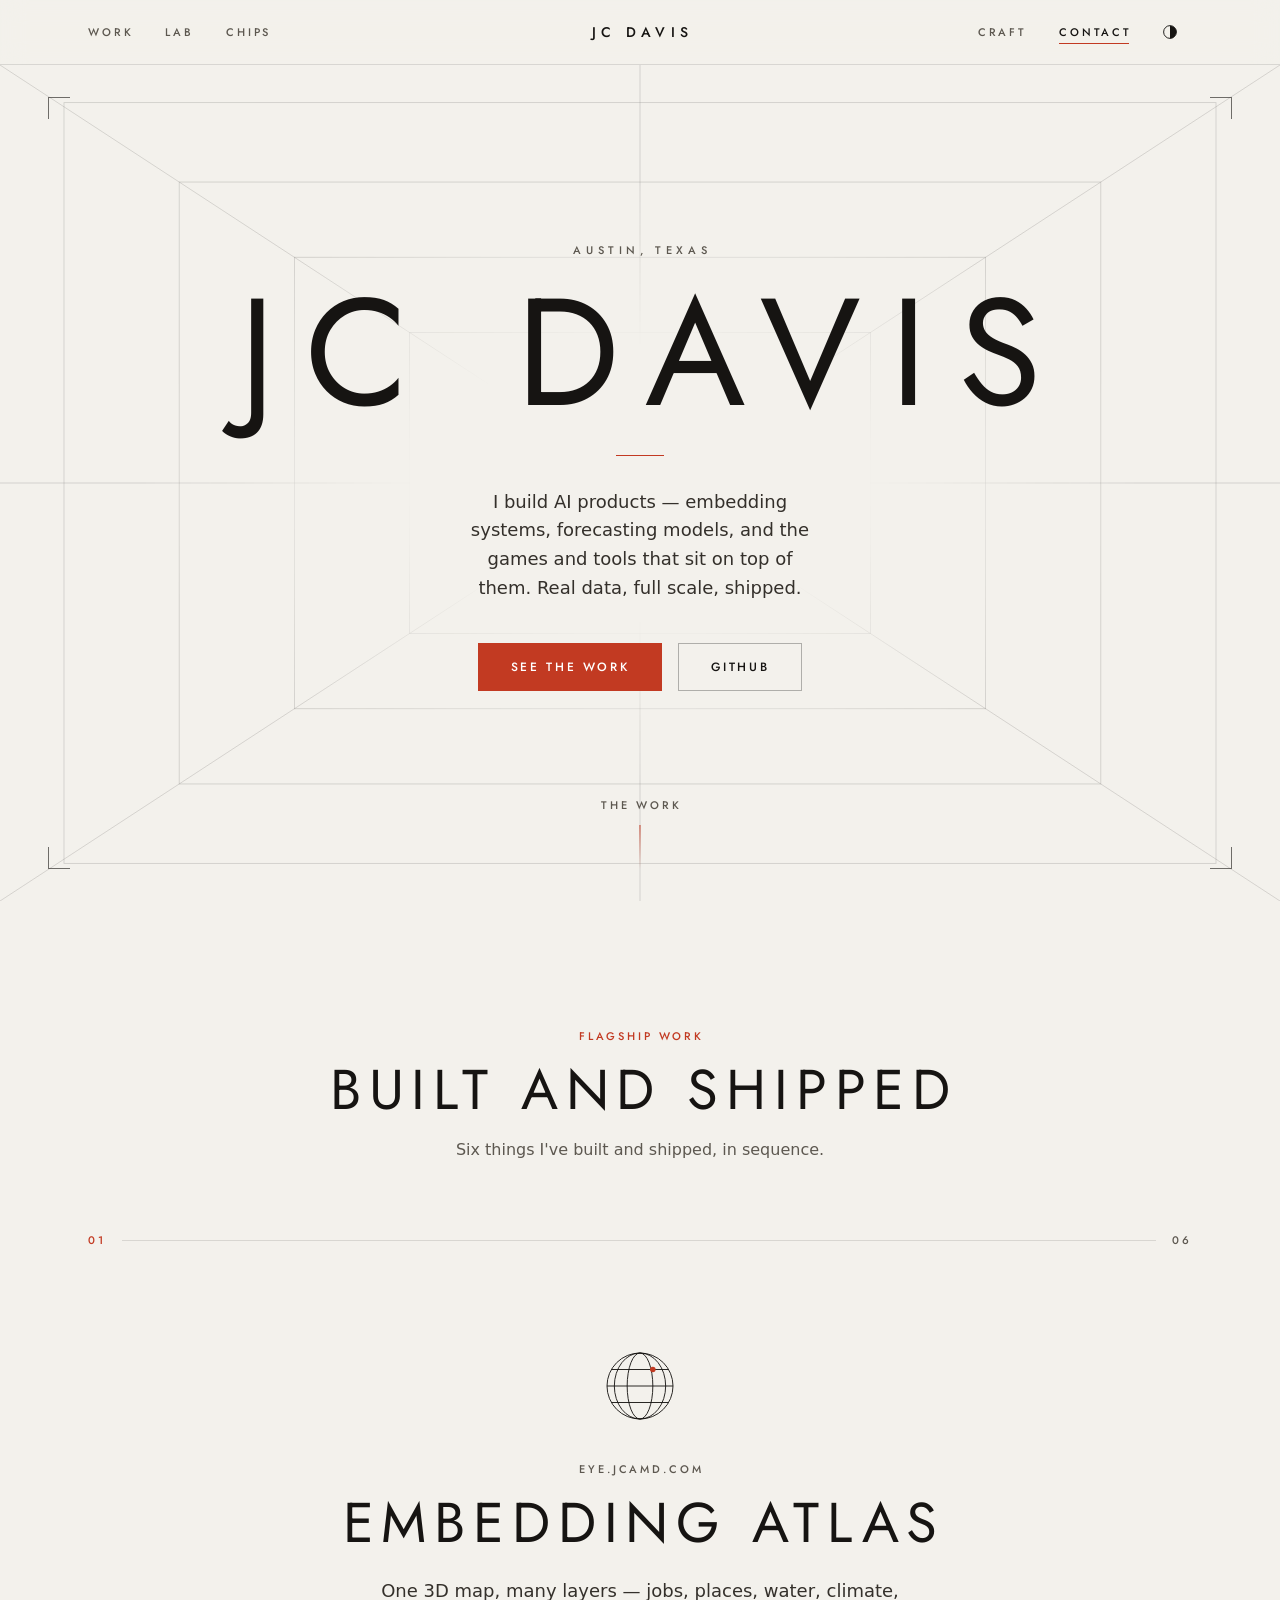
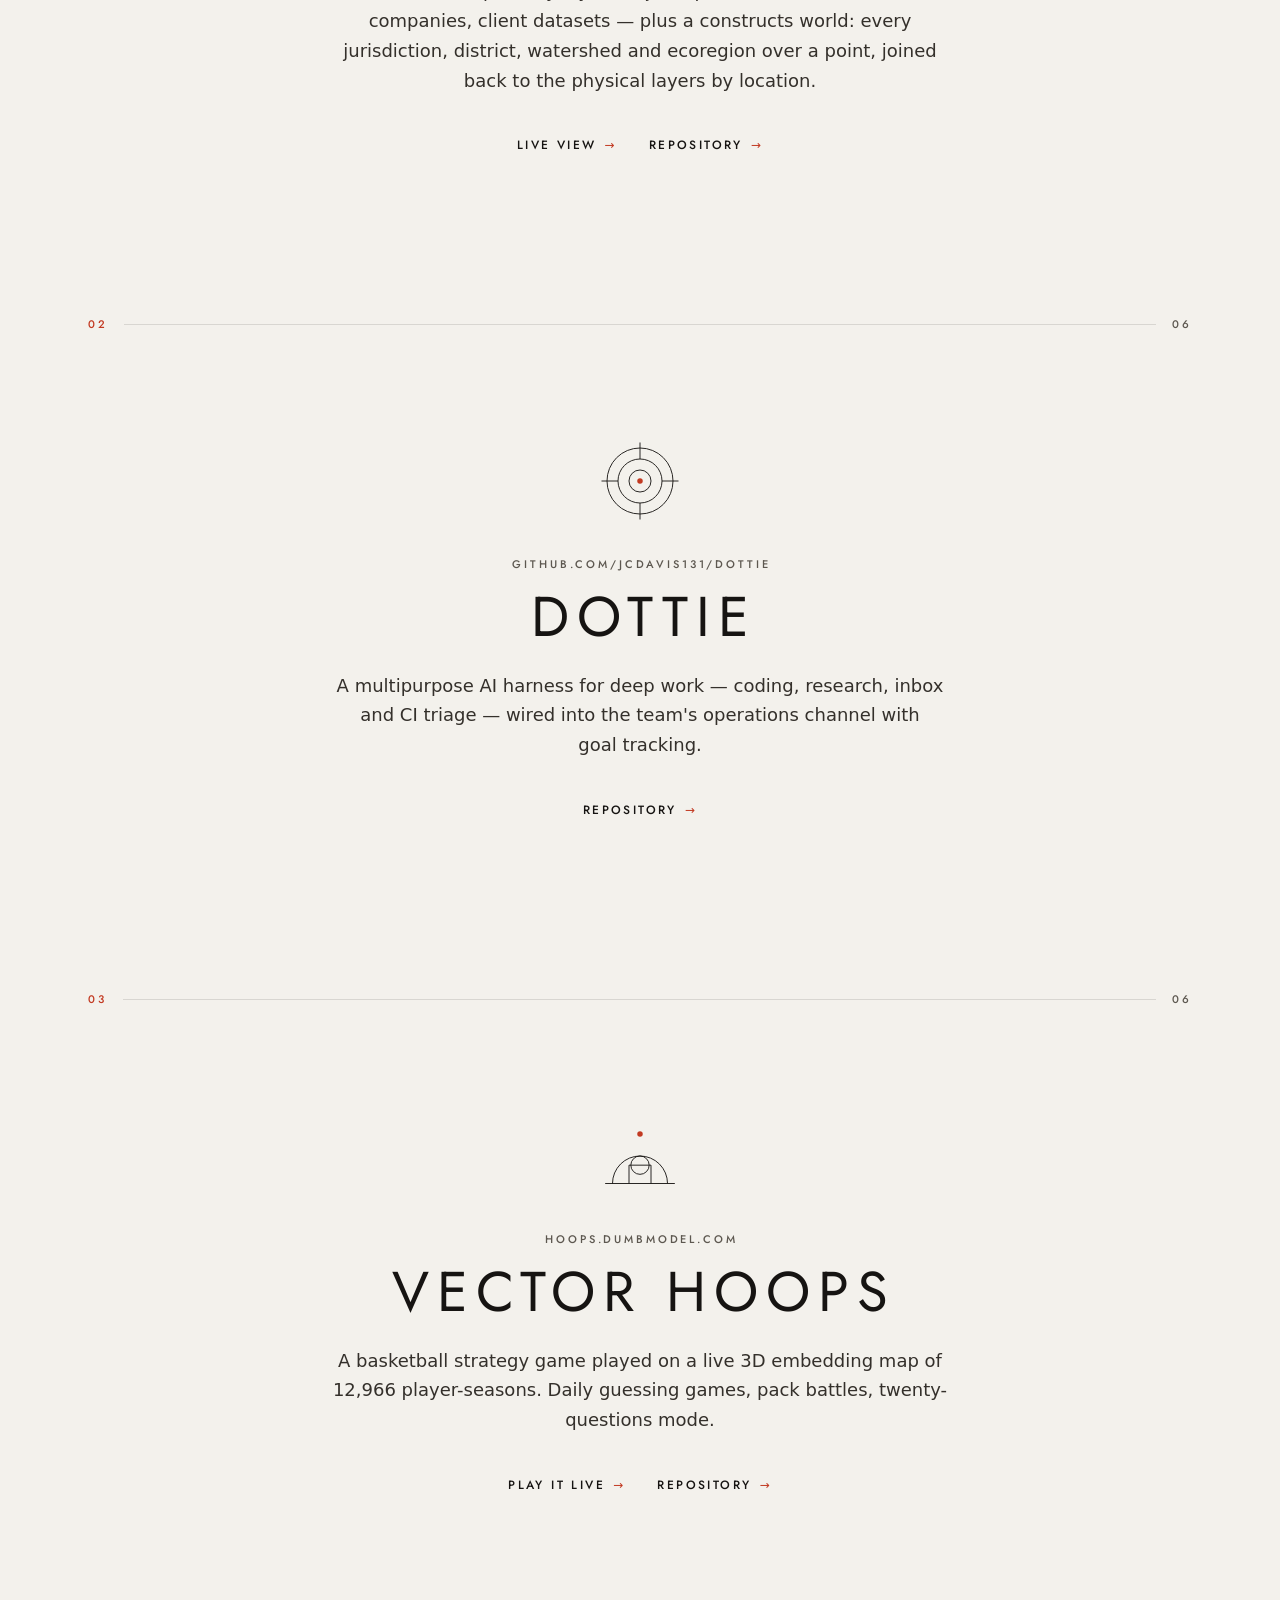
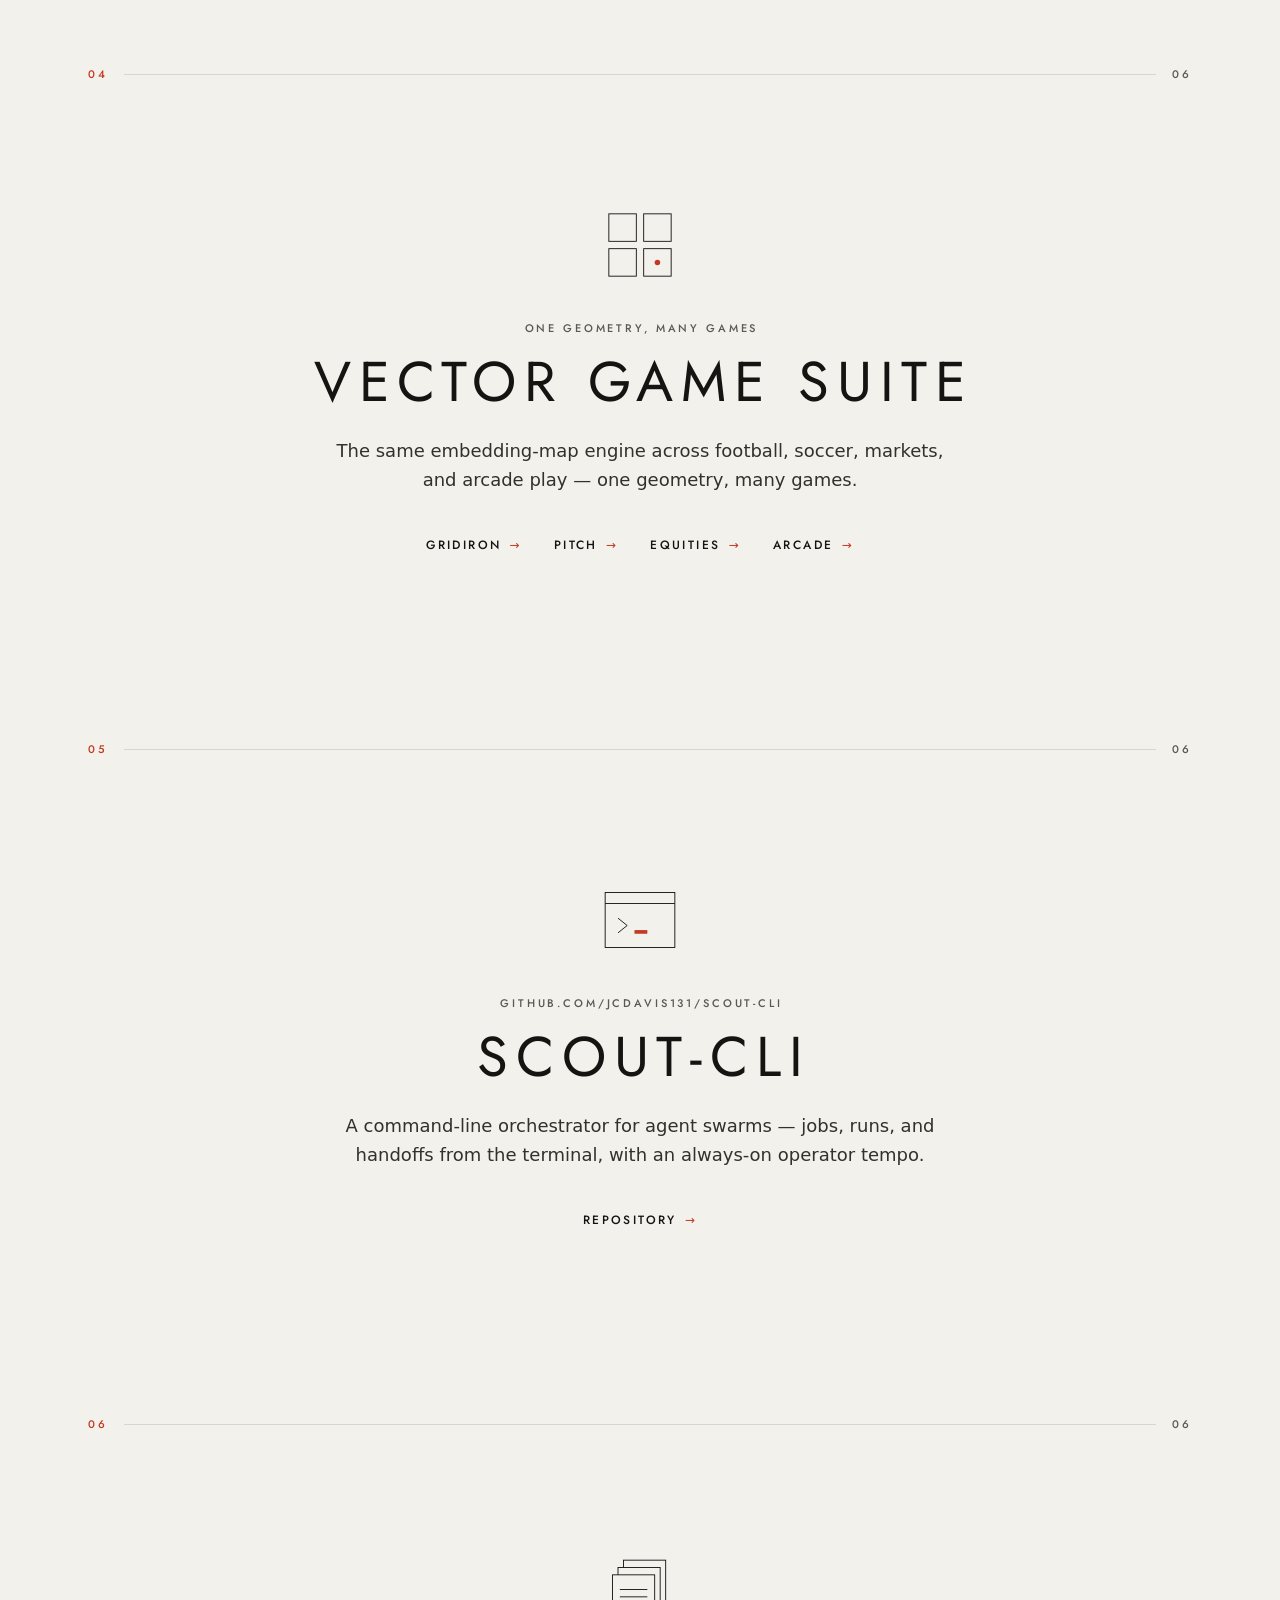
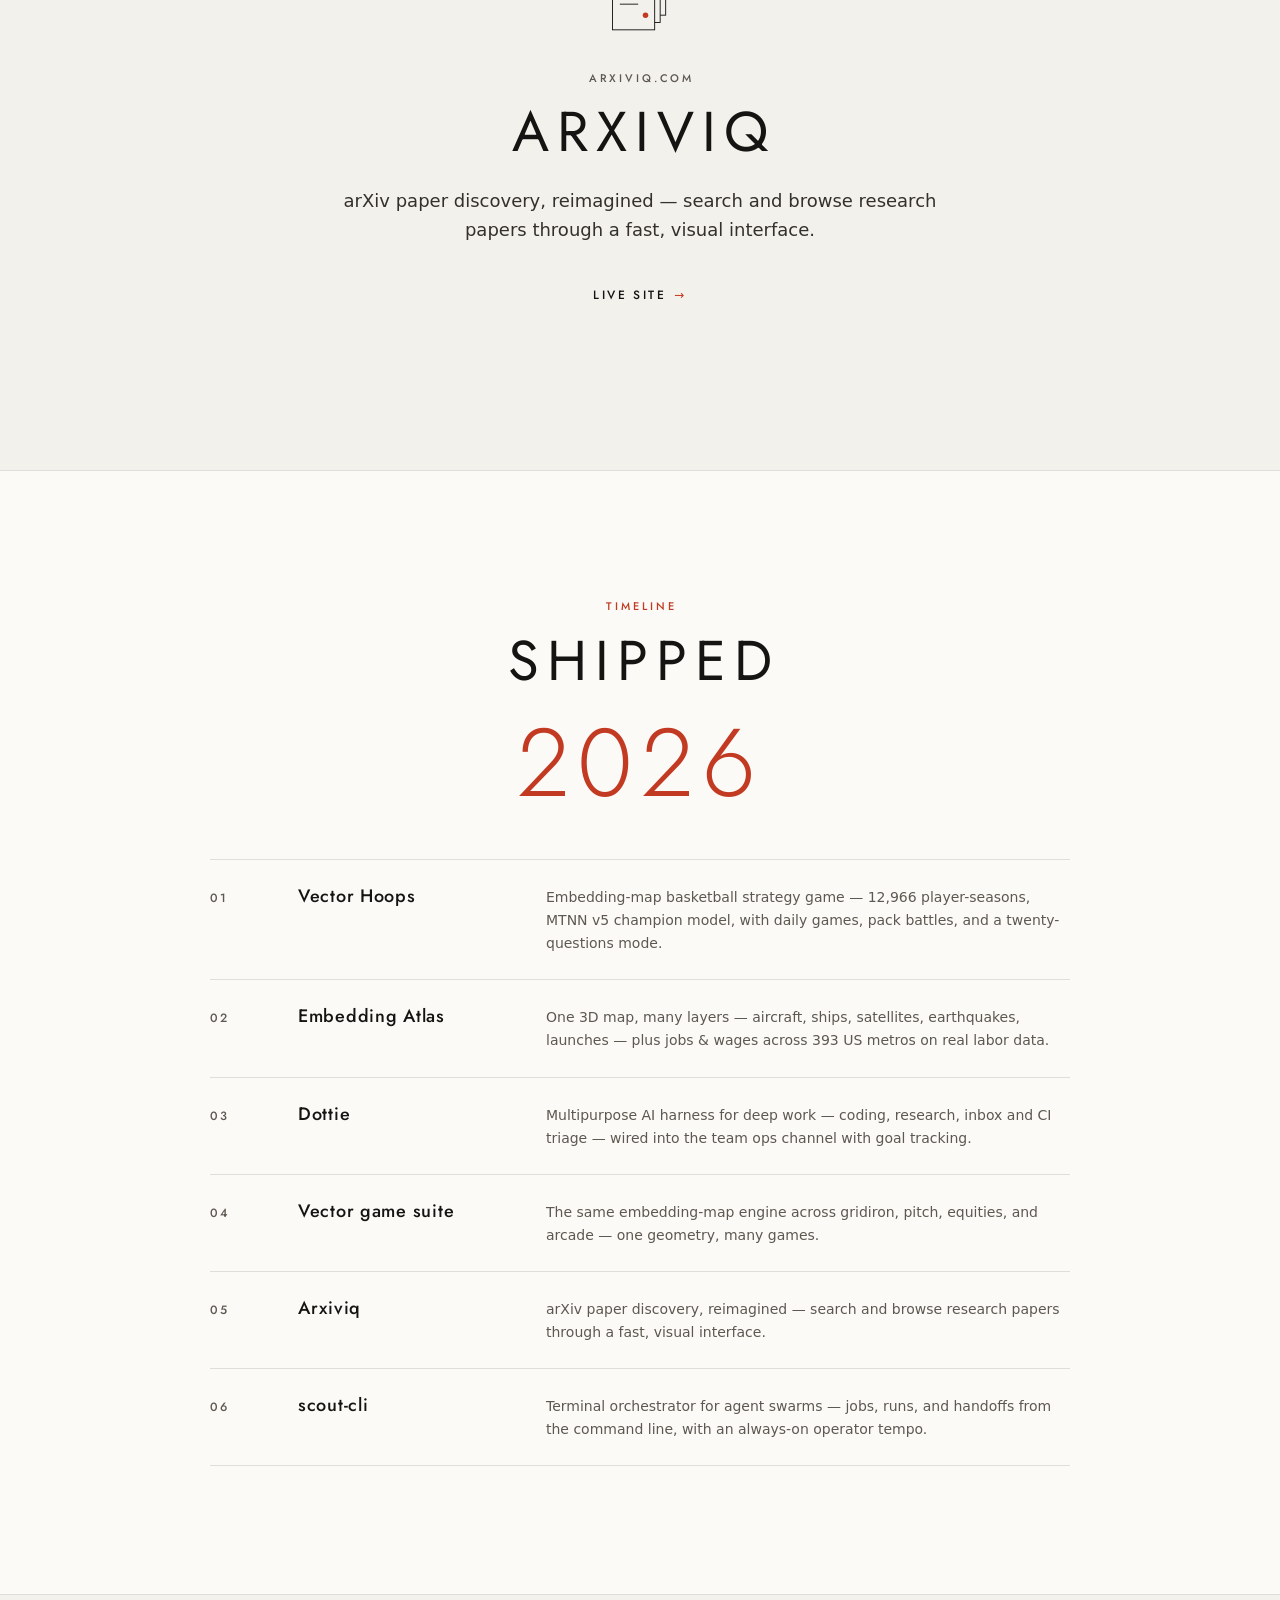
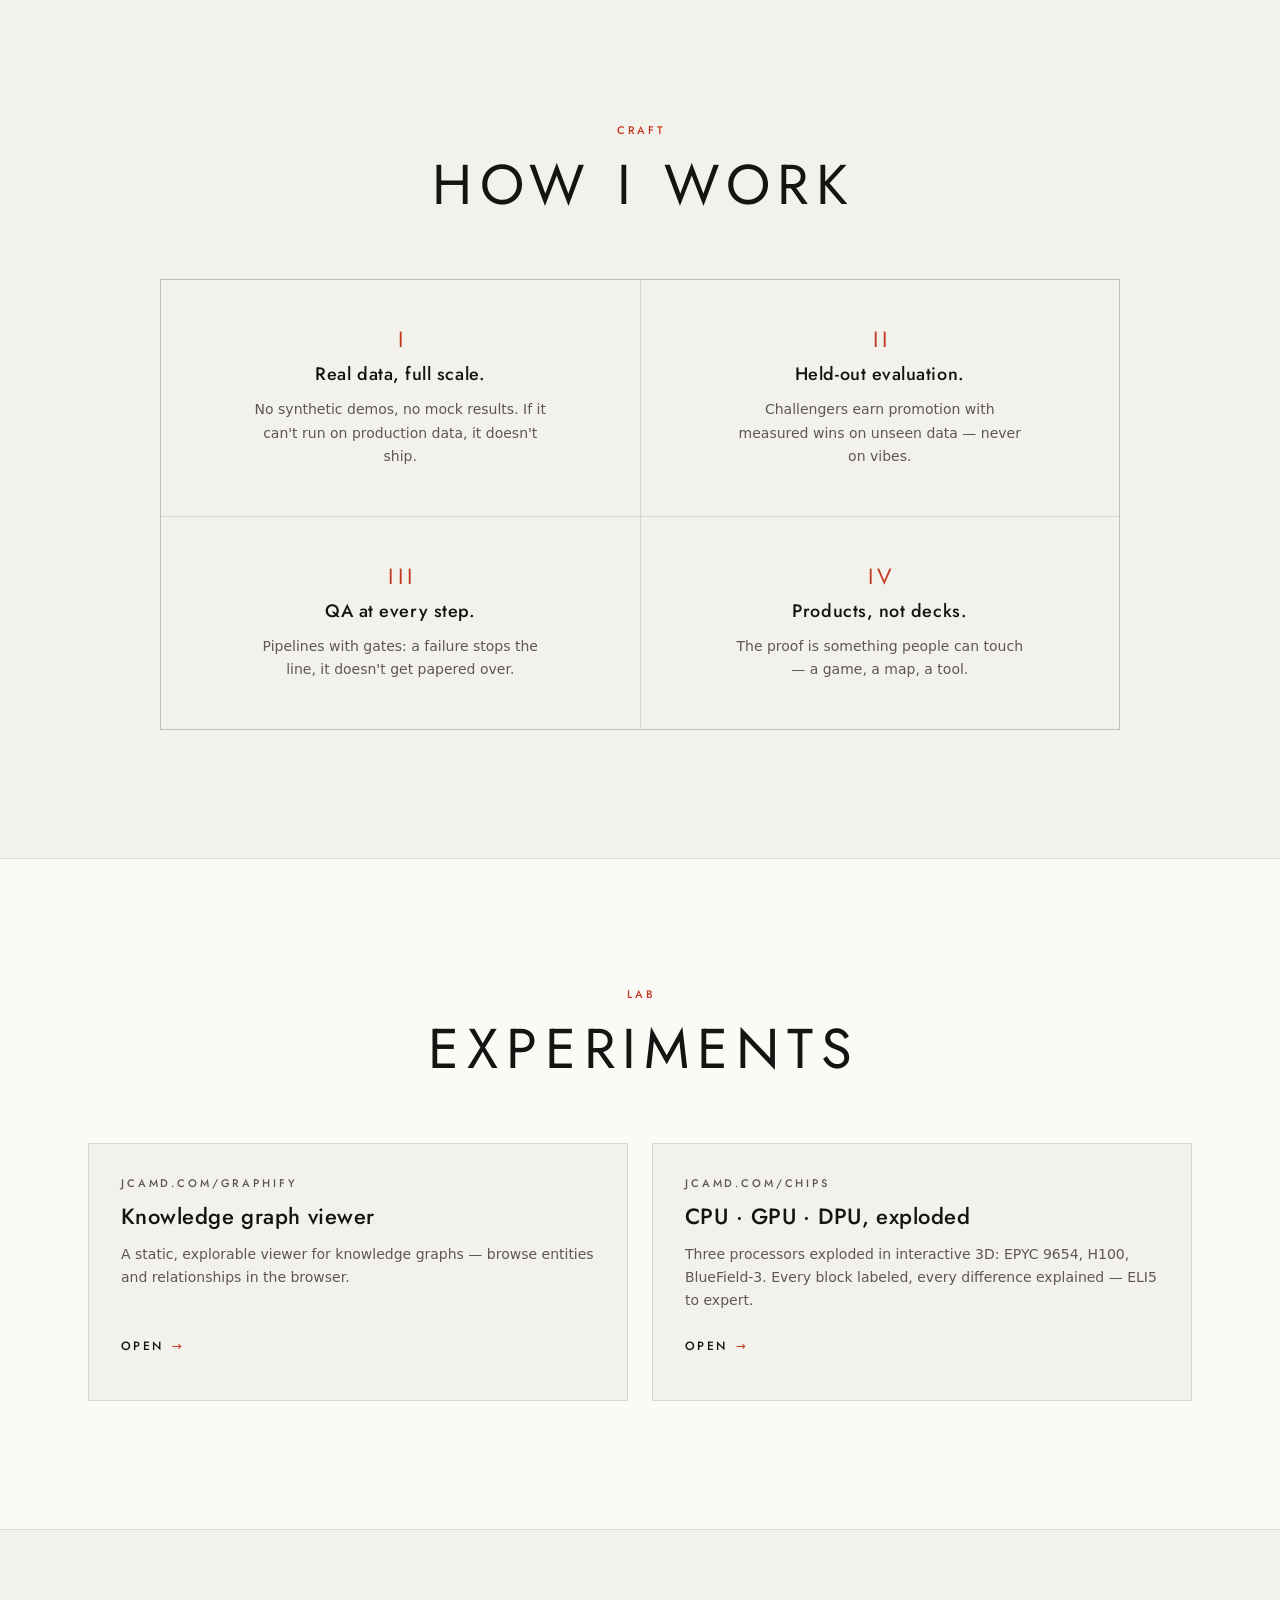
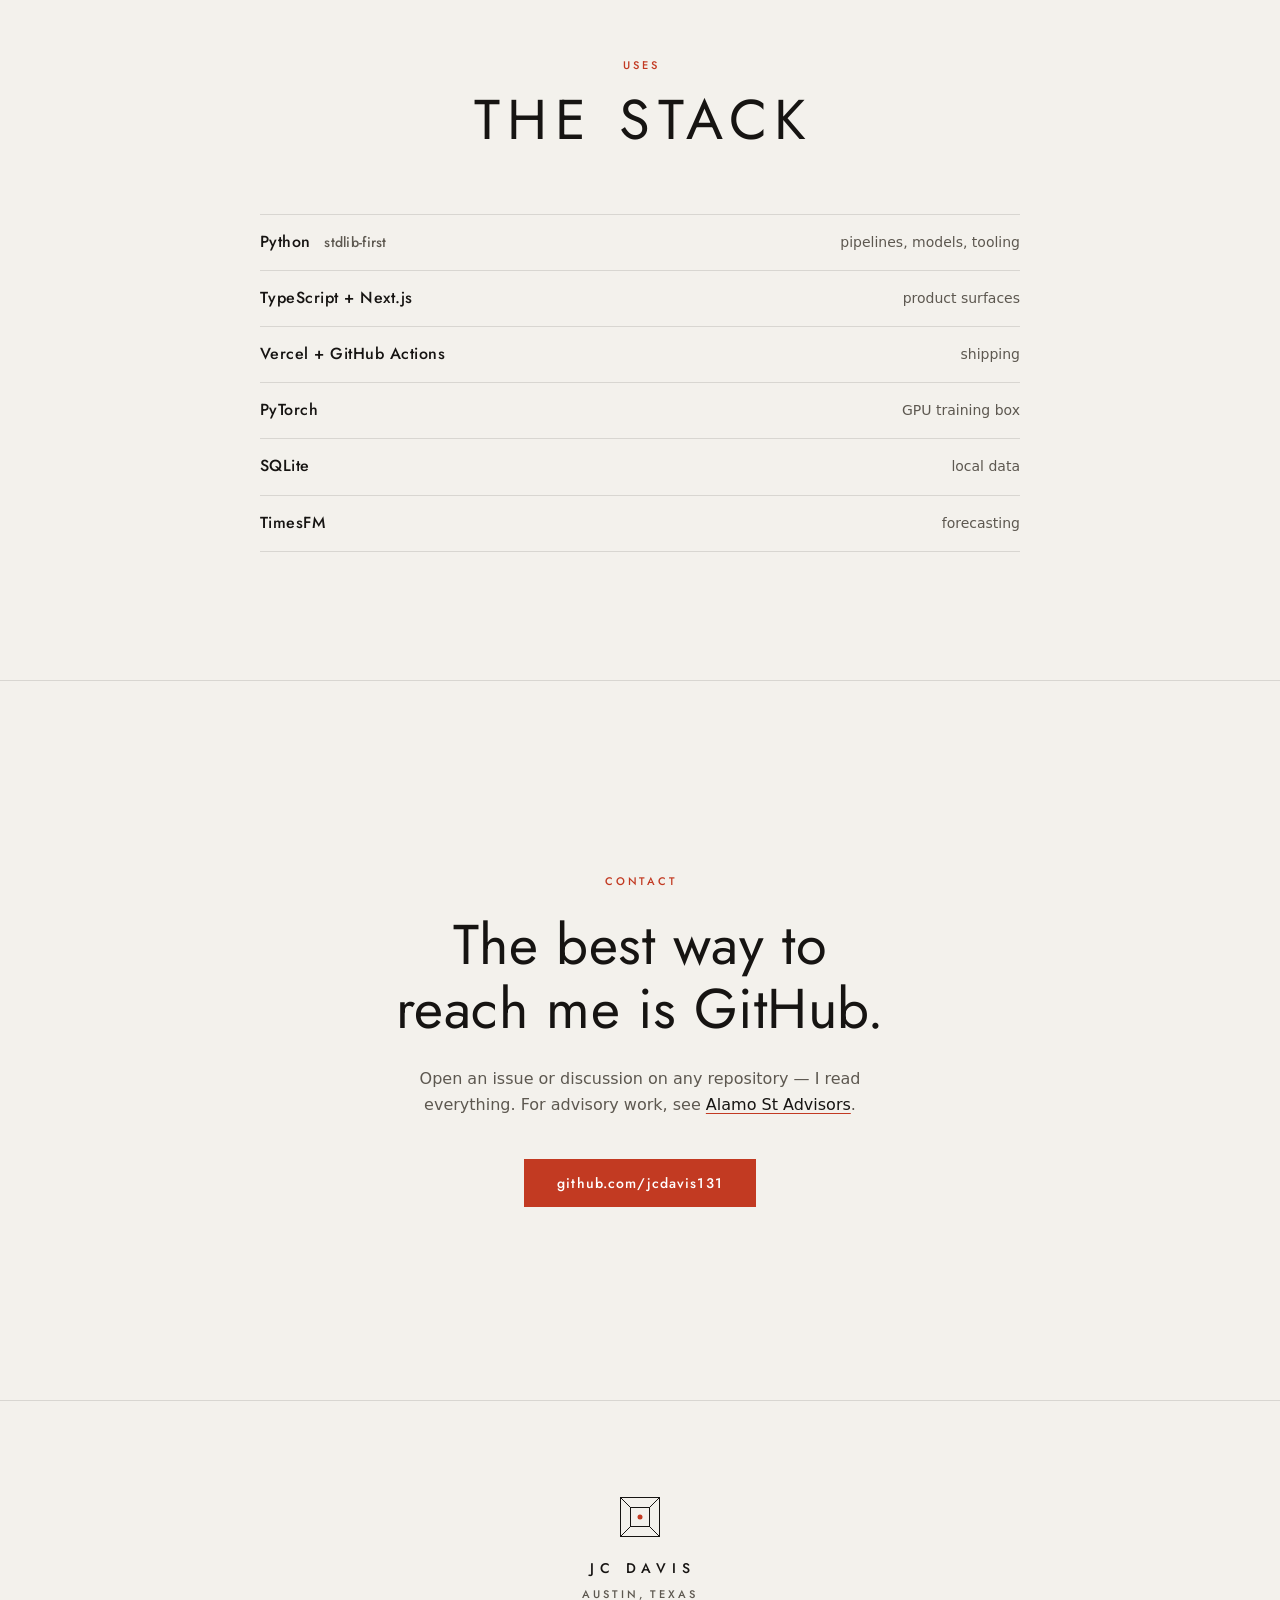
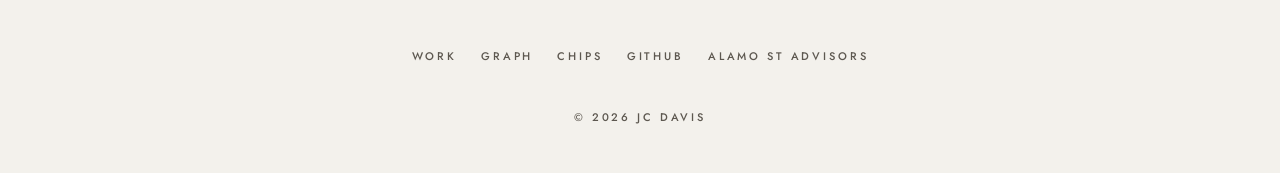
==== commit fd25d492: "Remove the Family page from jcamd.com Drops /family/ and everything only it used (family-app.js, fam" ====
--- a/index.html
+++ b/index.html
@@ -236,18 +236,12 @@
       </header>
       <ul class="lab">
         <li class="lab__item" data-reveal>
-          <p class="label">jcamd.com/family</p>
-          <h3>Family Neural Architecture</h3>
-          <p>A side project mapping family systems thinking onto neural architecture — with a working client-side chart tool. Your data never leaves your browser.</p>
-          <a class="tlink lab__open" href="/family/">Open <span aria-hidden="true">→</span><span class="visually-hidden"> Family Neural Architecture</span></a>
-        </li>
-        <li class="lab__item" data-reveal style="--d:120ms">
           <p class="label">jcamd.com/graphify</p>
           <h3>Knowledge graph viewer</h3>
           <p>A static, explorable viewer for knowledge graphs — browse entities and relationships in the browser.</p>
           <a class="tlink lab__open" href="/graphify/">Open <span aria-hidden="true">→</span><span class="visually-hidden"> knowledge graph viewer</span></a>
         </li>
-        <li class="lab__item" data-reveal style="--d:240ms">
+        <li class="lab__item" data-reveal style="--d:120ms">
           <p class="label">jcamd.com/chips</p>
           <h3>CPU · GPU · DPU, exploded</h3>
           <p>Three processors exploded in interactive 3D: EPYC 9654, H100, BlueField-3. Every block labeled, every difference explained — ELI5 to expert.</p>
@@ -292,7 +286,6 @@
   <p class="label">Austin, Texas</p>
   <ul class="colophon__links">
     <li><a href="#work">Work</a></li>
-    <li><a href="/family/">Family</a></li>
     <li><a href="/graphify/">Graph</a></li>
     <li><a href="/chips/">Chips</a></li>
     <li><a href="https://github.com/jcdavis131" rel="noopener">GitHub</a></li>
--- a/assets/frame.css
+++ b/assets/frame.css
@@ -0,0 +1,347 @@
+/* jcamd.com — shared frame: tokens, type, chrome, footer, details.
+ *
+ * One display face (Jost, self-hosted, latin subset) used only for tracked
+ * titles and labels; a tuned system stack for text. One accent. Light and
+ * dark are both composed: the page follows prefers-color-scheme unless the
+ * viewer picks a theme, which is stored as data-theme on <html>.
+ */
+
+@font-face {
+  font-family: "Jost";
+  src: url("/assets/fonts/jost-latin.woff2") format("woff2");
+  font-weight: 300 600;
+  font-style: normal;
+  font-display: swap;
+  unicode-range: U+0000-00FF, U+0131, U+0152-0153, U+02BB-02BC, U+02C6, U+02DA, U+02DC, U+2000-206F, U+2122, U+2191, U+2193, U+2212, U+2215, U+FEFF, U+FFFD;
+}
+
+:root {
+  color-scheme: light;
+  /* palette — light */
+  --bg: #f3f1ec;
+  --surface: #fbfaf7;
+  --sunk: #e9e6df;
+  --ink: #161412;
+  --ink-2: #34302b;
+  --muted: #5d5850;
+  --line: rgba(22, 20, 18, 0.12);
+  --line-strong: rgba(22, 20, 18, 0.3);
+  --accent: #c23a22;
+  --accent-hover: #a52f1a;
+  --on-accent: #ffffff;
+  --accent-wash: rgba(194, 58, 34, 0.1);
+  --chrome-bg: rgba(243, 241, 236, 0.86);
+
+  /* type */
+  --font-display: "Jost", "Futura", "Century Gothic", "Avenir Next", system-ui, sans-serif;
+  --font-text: ui-sans-serif, system-ui, -apple-system, "Segoe UI", Roboto, "Helvetica Neue", Arial, sans-serif;
+  --font-mono: ui-monospace, "SF Mono", "Cascadia Code", "IBM Plex Mono", Menlo, Consolas, monospace;
+  --t-2xs: 0.6875rem;  /* 11 — labels */
+  --t-xs: 0.75rem;     /* 12 */
+  --t-sm: 0.875rem;    /* 14 */
+  --t-base: 1rem;      /* 16 */
+  --t-md: 1.125rem;    /* 18 */
+  --t-lg: 1.375rem;    /* 22 */
+  --t-xl: clamp(1.625rem, 3vw, 2.25rem);
+  --t-2xl: clamp(2rem, 5vw, 3.5rem);
+  --t-hero: clamp(3rem, 13vw, 9.5rem);
+  --track-label: 0.26em;
+  --track-title: 0.14em;
+
+  /* space (8pt) */
+  --sp-1: 0.25rem;
+  --sp-2: 0.5rem;
+  --sp-3: 0.75rem;
+  --sp-4: 1rem;
+  --sp-5: 1.5rem;
+  --sp-6: 2rem;
+  --sp-7: 3rem;
+  --sp-8: 4rem;
+  --sp-9: 6rem;
+  --sp-10: 8rem;
+
+  /* grid */
+  --grid-max: 1200px;
+  --gutter: clamp(16px, 4vw, 48px);
+  --measure: 60ch;
+  --header-h: 64px;
+
+  /* motion */
+  --ease: cubic-bezier(0.2, 0.7, 0.1, 1);
+  --dur-1: 180ms;
+  --dur-2: 600ms;
+  --dur-3: 1100ms;
+}
+
+@media (prefers-color-scheme: dark) {
+  :root:not([data-theme="light"]) {
+    color-scheme: dark;
+    --bg: #0c0b0a;
+    --surface: #141210;
+    --sunk: #080707;
+    --ink: #ece8e1;
+    --ink-2: #cfc9bf;
+    --muted: #9a948a;
+    --line: rgba(236, 232, 225, 0.12);
+    --line-strong: rgba(236, 232, 225, 0.3);
+    --accent: #e8553b;
+    --accent-hover: #f06a51;
+    --on-accent: #0c0b0a;
+    --accent-wash: rgba(232, 85, 59, 0.12);
+    --chrome-bg: rgba(12, 11, 10, 0.84);
+  }
+}
+:root[data-theme="dark"] {
+  color-scheme: dark;
+  --bg: #0c0b0a;
+  --surface: #141210;
+  --sunk: #080707;
+  --ink: #ece8e1;
+  --ink-2: #cfc9bf;
+  --muted: #9a948a;
+  --line: rgba(236, 232, 225, 0.12);
+  --line-strong: rgba(236, 232, 225, 0.3);
+  --accent: #e8553b;
+  --accent-hover: #f06a51;
+  --on-accent: #0c0b0a;
+  --accent-wash: rgba(232, 85, 59, 0.12);
+  --chrome-bg: rgba(12, 11, 10, 0.84);
+}
+
+/* ── Base ─────────────────────────────────────────────────────────────── */
+*, *::before, *::after { box-sizing: border-box; }
+html {
+  -webkit-text-size-adjust: 100%;
+  scroll-padding-top: calc(var(--header-h) + var(--sp-5));
+  scrollbar-color: var(--line-strong) transparent;
+  scrollbar-width: thin;
+}
+body {
+  margin: 0;
+  background: var(--bg);
+  color: var(--ink);
+  font: 400 var(--t-base)/1.65 var(--font-text);
+  -webkit-font-smoothing: antialiased;
+  text-rendering: optimizeLegibility;
+  font-variant-numeric: tabular-nums;
+  overflow-x: clip;
+}
+::selection { background: var(--accent); color: var(--on-accent); }
+::-webkit-scrollbar { width: 10px; height: 10px; }
+::-webkit-scrollbar-track { background: transparent; }
+::-webkit-scrollbar-thumb { background: var(--line-strong); border: 3px solid var(--bg); border-radius: 10px; }
+
+a { color: inherit; }
+:focus-visible { outline: 2px solid var(--accent); outline-offset: 3px; }
+img, svg { max-width: 100%; }
+
+.skip-link {
+  position: fixed; left: var(--sp-4); top: var(--sp-4); z-index: 300;
+  padding: var(--sp-3) var(--sp-4);
+  background: var(--ink); color: var(--bg);
+  font: 500 var(--t-xs)/1 var(--font-display);
+  letter-spacing: var(--track-label); text-transform: uppercase; text-decoration: none;
+  transform: translateY(-200%);
+}
+.skip-link:focus { transform: none; }
+
+.visually-hidden {
+  position: absolute !important; width: 1px; height: 1px; overflow: hidden;
+  clip: rect(0 0 0 0); clip-path: inset(50%); white-space: nowrap;
+}
+
+/* ── Type primitives ──────────────────────────────────────────────────── */
+.label {
+  margin: 0;
+  font: 500 var(--t-2xs)/1.4 var(--font-display);
+  letter-spacing: var(--track-label);
+  text-transform: uppercase;
+  color: var(--muted);
+}
+.label--accent { color: var(--accent); }
+.title {
+  margin: 0;
+  font: 400 var(--t-2xl)/1.08 var(--font-display);
+  letter-spacing: var(--track-title);
+  text-transform: uppercase;
+  /* tracking adds trailing space; pull it back so centred titles centre */
+  margin-right: calc(var(--track-title) * -1);
+}
+.heading {
+  margin: 0;
+  font: 400 var(--t-xl)/1.2 var(--font-display);
+  letter-spacing: 0.01em;
+}
+.rule {
+  display: block; width: 48px; height: 1px; border: 0; margin: 0;
+  background: var(--accent);
+}
+.wrap {
+  width: 100%; max-width: var(--grid-max);
+  margin-inline: auto; padding-inline: var(--gutter);
+}
+
+/* ── Buttons & links ─────────────────────────────────────────────────── */
+.btn {
+  display: inline-flex; align-items: center; justify-content: center; gap: var(--sp-3);
+  min-height: 48px; padding: 0 var(--sp-6);
+  border: 1px solid var(--line-strong); border-radius: 0;
+  background: transparent; color: var(--ink);
+  font: 500 var(--t-xs)/1 var(--font-display);
+  letter-spacing: 0.22em; text-transform: uppercase; text-decoration: none;
+  cursor: pointer;
+  transition: background-color var(--dur-1) var(--ease), border-color var(--dur-1) var(--ease), color var(--dur-1) var(--ease), transform var(--dur-1) var(--ease);
+}
+.btn:hover { border-color: var(--ink); }
+.btn:active { transform: translateY(1px); }
+.btn--accent { background: var(--accent); border-color: var(--accent); color: var(--on-accent); }
+.btn--accent:hover { background: var(--accent-hover); border-color: var(--accent-hover); }
+
+.tlink {
+  display: inline-flex; align-items: center; gap: var(--sp-2);
+  min-height: 44px;
+  font: 500 var(--t-xs)/1 var(--font-display);
+  letter-spacing: 0.2em; text-transform: uppercase; text-decoration: none;
+  color: var(--ink);
+}
+.tlink span[aria-hidden] { color: var(--accent); transition: transform var(--dur-2) var(--ease); }
+.tlink:hover span[aria-hidden] { transform: translateX(4px); }
+.tlink:hover { color: var(--accent); }
+
+.prose a, a.inline {
+  color: var(--ink);
+  text-decoration: underline; text-decoration-color: var(--accent);
+  text-decoration-thickness: 1px; text-underline-offset: 3px;
+}
+.prose a:hover, a.inline:hover { color: var(--accent); }
+
+/* ── Chrome (header) ─────────────────────────────────────────────────── */
+.chrome {
+  position: sticky; top: 0; z-index: 100;
+  background: var(--chrome-bg);
+  -webkit-backdrop-filter: saturate(1.2) blur(12px);
+  backdrop-filter: saturate(1.2) blur(12px);
+  border-bottom: 1px solid var(--line);
+}
+.chrome__in {
+  display: grid; grid-template-columns: 1fr auto 1fr; align-items: center;
+  height: var(--header-h);
+  max-width: var(--grid-max); margin-inline: auto; padding-inline: var(--gutter);
+}
+.chrome__brand {
+  grid-column: 2; grid-row: 1;
+  display: inline-flex; align-items: center; gap: var(--sp-3);
+  min-height: 44px;
+  font: 500 var(--t-sm)/1 var(--font-display);
+  letter-spacing: 0.38em; margin-right: -0.38em;
+  text-transform: uppercase; text-decoration: none; color: var(--ink);
+}
+.chrome__nav { display: contents; }
+.chrome__list {
+  display: flex; gap: var(--sp-6); list-style: none; margin: 0; padding: 0;
+}
+.chrome__list--l { grid-column: 1; grid-row: 1; justify-self: start; }
+.chrome__list--r { grid-column: 3; grid-row: 1; justify-self: end; margin-right: 60px; }
+.chrome__list a {
+  position: relative; display: inline-flex; align-items: center; min-height: 44px;
+  font: 500 var(--t-2xs)/1 var(--font-display);
+  letter-spacing: var(--track-label); text-transform: uppercase; text-decoration: none;
+  color: var(--muted);
+  transition: color var(--dur-1) var(--ease);
+}
+.chrome__list a::after {
+  content: ""; position: absolute; left: 0; right: 0.26em; bottom: 10px; height: 1px;
+  background: var(--accent); transform: scaleX(0); transform-origin: left;
+  transition: transform var(--dur-2) var(--ease);
+}
+.chrome__list a:hover, .chrome__list a[aria-current] { color: var(--ink); }
+.chrome__list a:hover::after, .chrome__list a[aria-current]::after { transform: scaleX(1); }
+
+.theme-toggle, .menu-toggle {
+  grid-row: 1;
+  display: inline-grid; place-items: center;
+  width: 44px; height: 44px; padding: 0;
+  border: 1px solid transparent; border-radius: 50%;
+  background: transparent; color: var(--ink); cursor: pointer;
+  transition: border-color var(--dur-1) var(--ease);
+}
+.theme-toggle:hover, .menu-toggle:hover { border-color: var(--line-strong); }
+.theme-toggle { grid-column: 3; justify-self: end; }
+.theme-toggle svg { width: 18px; height: 18px; }
+.theme-toggle .half { fill: currentColor; transition: transform var(--dur-2) var(--ease); transform-origin: 12px 12px; }
+:root[data-theme-resolved="dark"] .theme-toggle .half { transform: rotate(180deg); }
+.menu-toggle { grid-column: 1; justify-self: start; display: none; }
+.menu-toggle svg { width: 20px; height: 20px; }
+.menu-toggle line { stroke: currentColor; stroke-width: 1.25; transition: transform var(--dur-2) var(--ease), opacity var(--dur-1); transform-origin: 12px 12px; }
+.menu-toggle[aria-expanded="true"] .l1 { transform: translateY(4px) rotate(45deg); }
+.menu-toggle[aria-expanded="true"] .l2 { transform: translateY(-4px) rotate(-45deg); }
+
+@media (max-width: 760px) {
+  .js .menu-toggle { display: inline-grid; }
+  .chrome__brand { font-size: var(--t-xs); letter-spacing: 0.34em; margin-right: -0.34em; }
+  .chrome__nav {
+    display: none;
+    position: absolute; top: 100%; left: 0; right: 0;
+    padding: var(--sp-5) var(--gutter) var(--sp-6);
+    background: var(--bg); border-bottom: 1px solid var(--line);
+  }
+  .chrome__nav[data-open] { display: grid; gap: var(--sp-1); justify-items: center; }
+  .chrome__list { flex-direction: column; align-items: center; gap: var(--sp-1); margin: 0; }
+  .chrome__list--l, .chrome__list--r { grid-column: 1; grid-row: auto; justify-self: center; margin-right: 0; }
+  .chrome__list a { font-size: var(--t-xs); min-height: 48px; }
+  /* no script: show the links as a second row instead of a menu */
+  html:not(.js) .chrome__in { height: auto; padding-block: var(--sp-2); row-gap: 0; }
+  html:not(.js) .chrome__nav { display: flex; position: static; grid-column: 1 / -1; grid-row: 2; justify-content: center; flex-wrap: wrap; gap: 0 var(--sp-5); padding: 0; border: 0; background: none; }
+  html:not(.js) .chrome__list { flex-direction: row; gap: var(--sp-5); }
+}
+
+/* ── Footer ──────────────────────────────────────────────────────────── */
+.colophon {
+  border-top: 1px solid var(--line);
+  padding: var(--sp-9) var(--gutter) var(--sp-7);
+  text-align: center;
+}
+.colophon__mark { width: 40px; height: 40px; color: var(--ink); margin: 0 auto var(--sp-5); display: block; }
+.colophon__name {
+  margin: 0 0 var(--sp-3);
+  font: 500 var(--t-sm)/1 var(--font-display);
+  letter-spacing: 0.42em; margin-right: -0.42em; text-transform: uppercase;
+}
+.colophon__links {
+  display: flex; flex-wrap: wrap; justify-content: center; gap: 0 var(--sp-5);
+  list-style: none; margin: var(--sp-6) auto 0; padding: 0; max-width: 720px;
+}
+.colophon__links a {
+  display: inline-flex; align-items: center; min-height: 44px;
+  font: 500 var(--t-2xs)/1 var(--font-display);
+  letter-spacing: var(--track-label); text-transform: uppercase; text-decoration: none;
+  color: var(--muted);
+}
+.colophon__links a:hover { color: var(--accent); }
+.colophon__legal { margin-top: var(--sp-6); }
+
+/* ── Reveal (opt-in, motion-gated) ───────────────────────────────────── */
+@media (prefers-reduced-motion: no-preference) {
+  .js-motion [data-reveal] {
+    opacity: 0; transform: translateY(18px);
+    transition: opacity var(--dur-3) var(--ease), transform var(--dur-3) var(--ease);
+    transition-delay: var(--d, 0ms);
+  }
+  .js-motion [data-reveal].is-in { opacity: 1; transform: none; }
+}
+@media (prefers-reduced-motion: reduce) {
+  *, *::before, *::after {
+    animation-duration: 0.01ms !important; animation-iteration-count: 1 !important;
+    transition-duration: 0.01ms !important; scroll-behavior: auto !important;
+  }
+}
+
+/* ── Print ───────────────────────────────────────────────────────────── */
+@media print {
+  :root { --bg: #fff; --surface: #fff; --ink: #000; --ink-2: #000; --muted: #444; --line: #bbb; --accent: #000; }
+  .chrome, .theme-toggle, .menu-toggle, .skip-link, .no-print { display: none !important; }
+  body { background: #fff; color: #000; font-size: 11pt; }
+  [data-reveal] { opacity: 1 !important; transform: none !important; }
+  a[href^="http"]::after { content: " (" attr(href) ")"; font-size: 9pt; color: #444; letter-spacing: 0; text-transform: none; }
+  section, article { break-inside: avoid; }
+}
--- a/assets/portfolio.css
+++ b/assets/portfolio.css
@@ -152,7 +152,7 @@
 
 /* ── Lab ─────────────────────────────────────────────────────────────── */
 .lab { list-style: none; margin: 0; padding: 0; display: grid; gap: var(--sp-5); grid-template-columns: 1fr; }
-@media (min-width: 900px) { .lab { grid-template-columns: repeat(3, 1fr); } }
+@media (min-width: 900px) { .lab { grid-template-columns: repeat(2, 1fr); } }
 .lab__item {
   position: relative;
   display: grid; grid-template-rows: auto auto 1fr auto; gap: var(--sp-3);
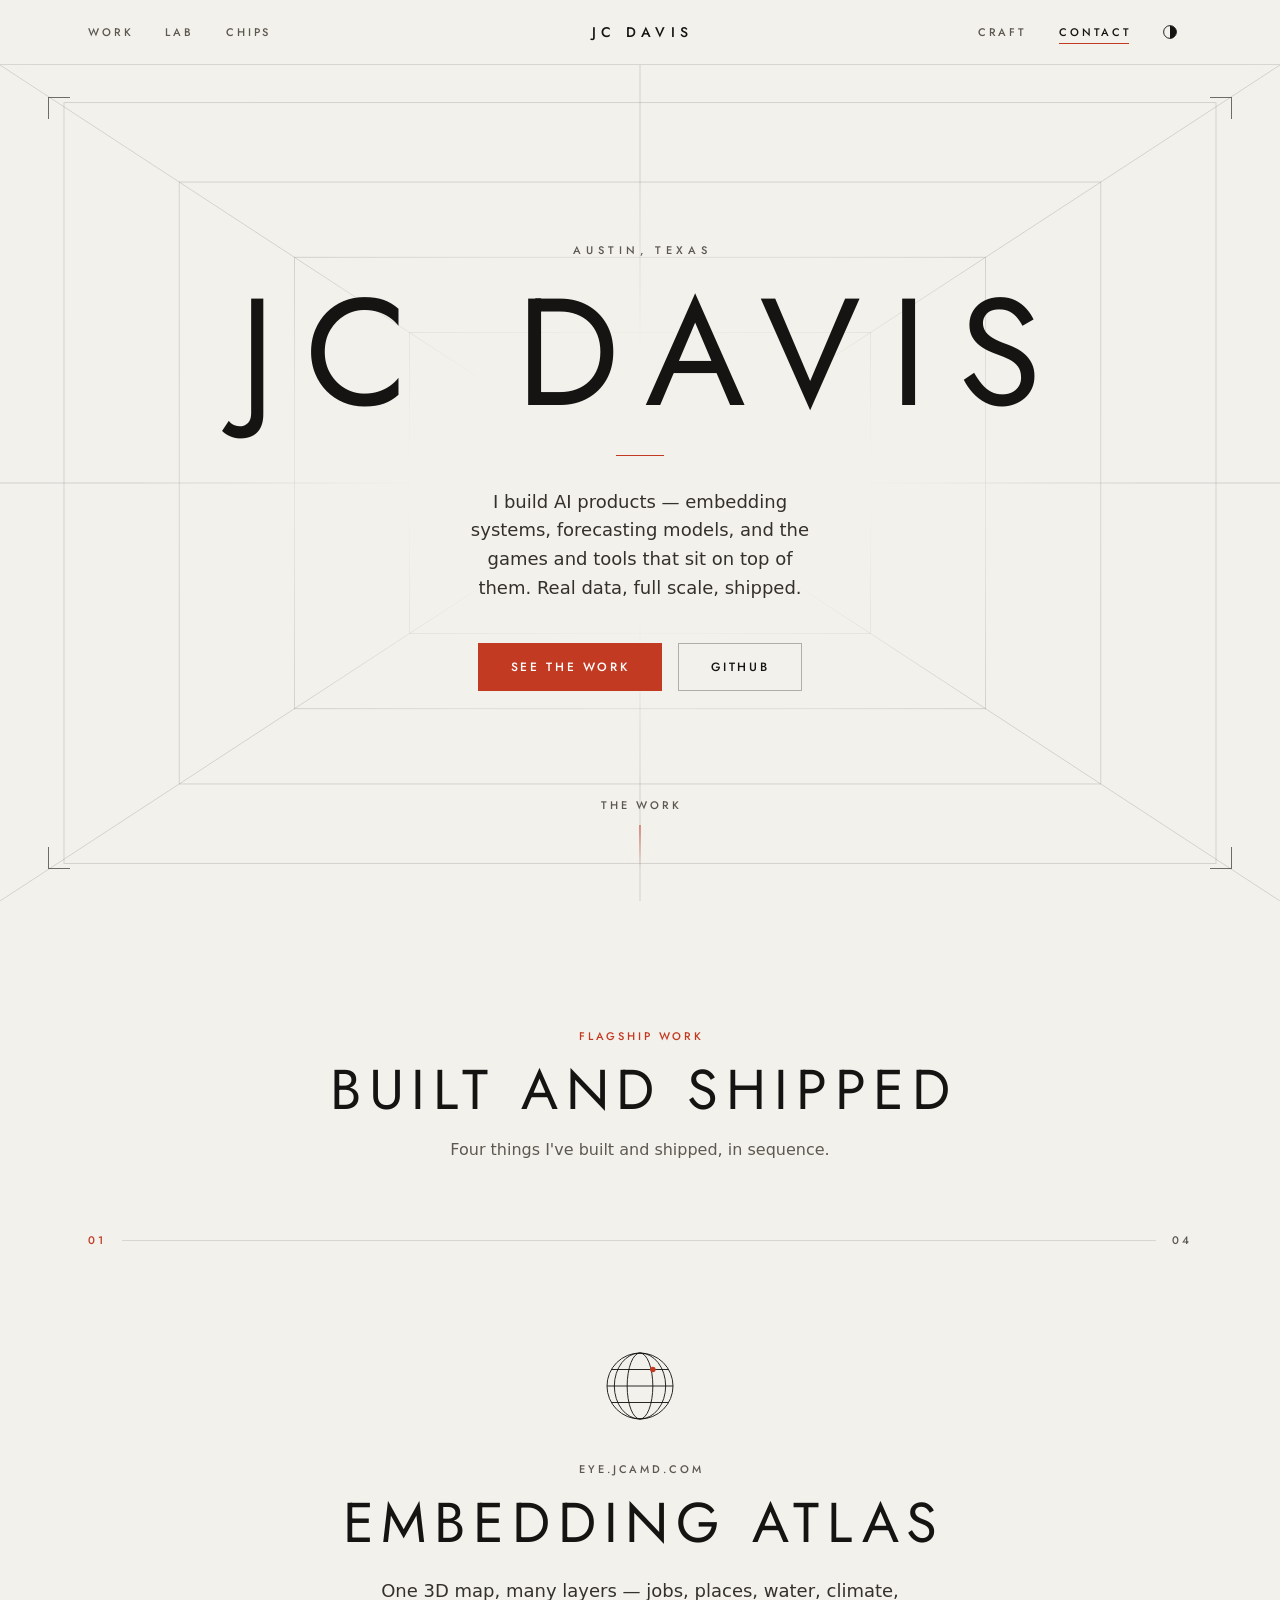
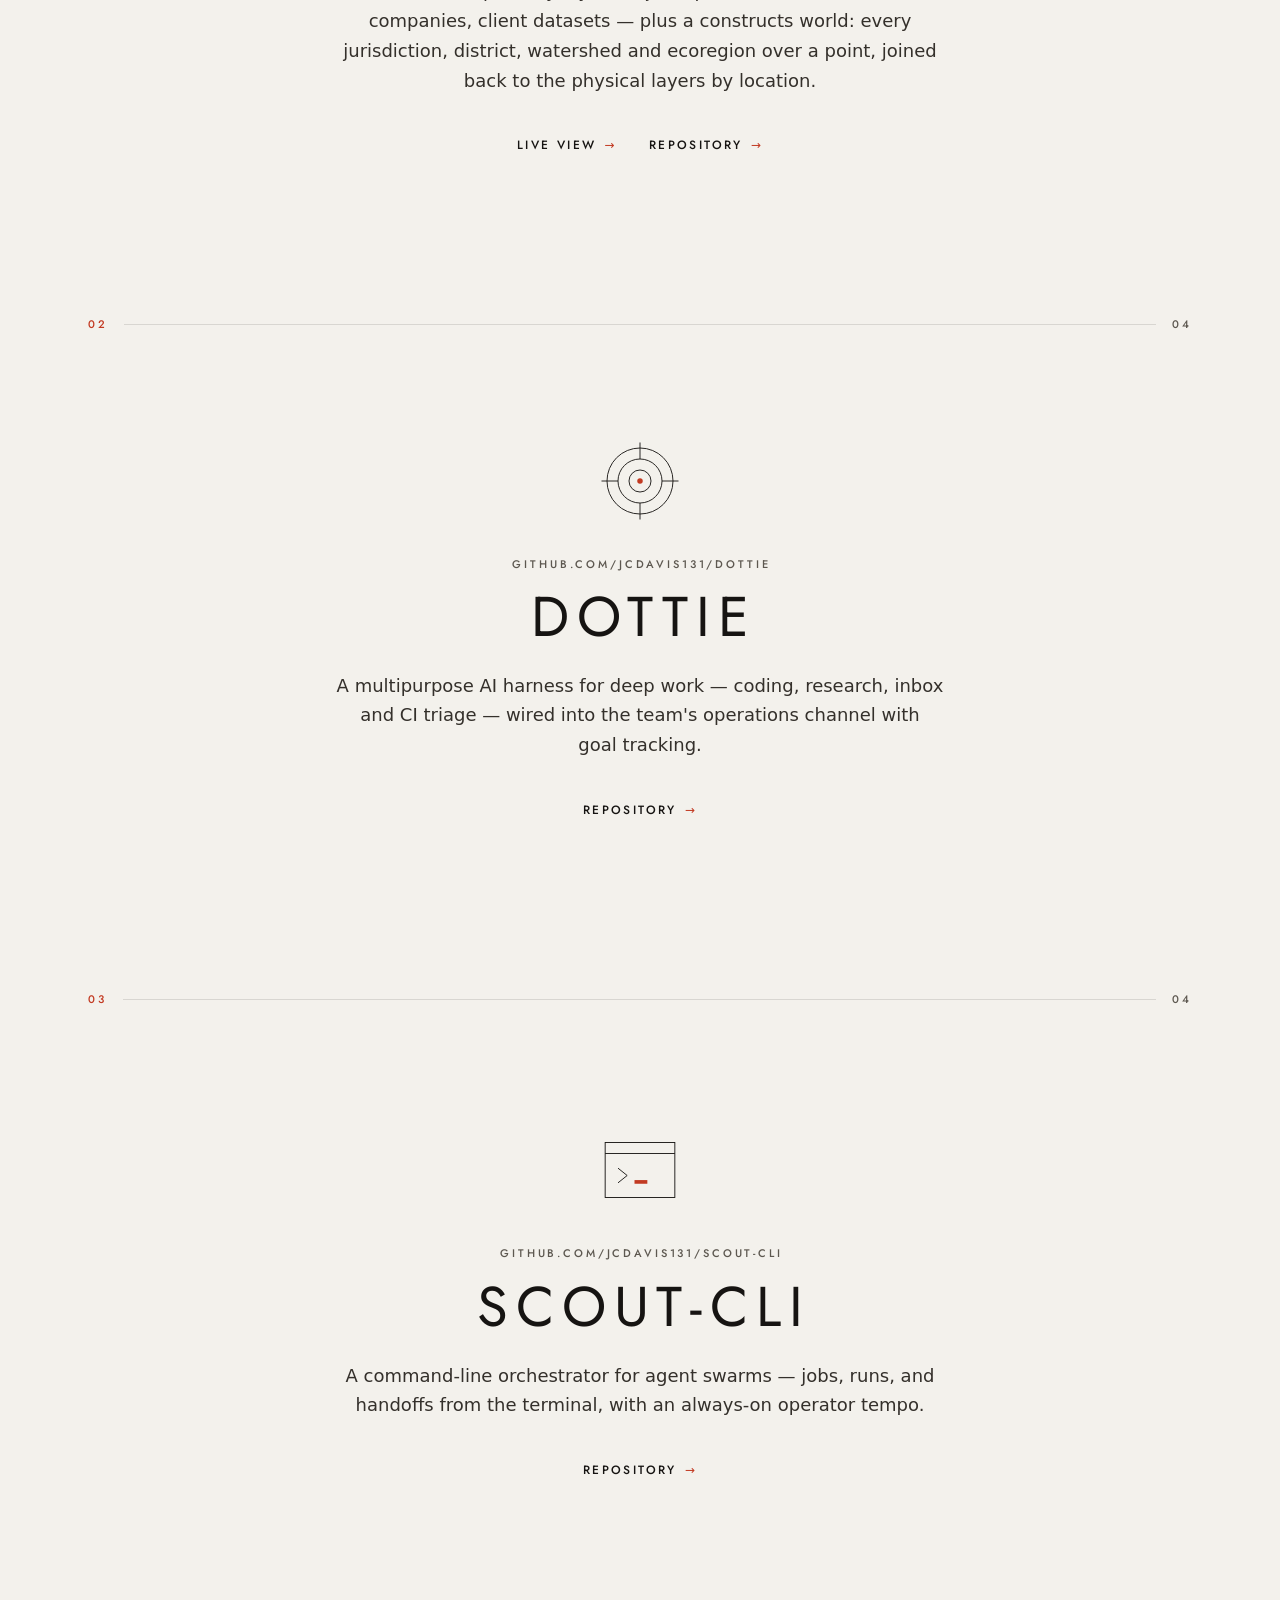
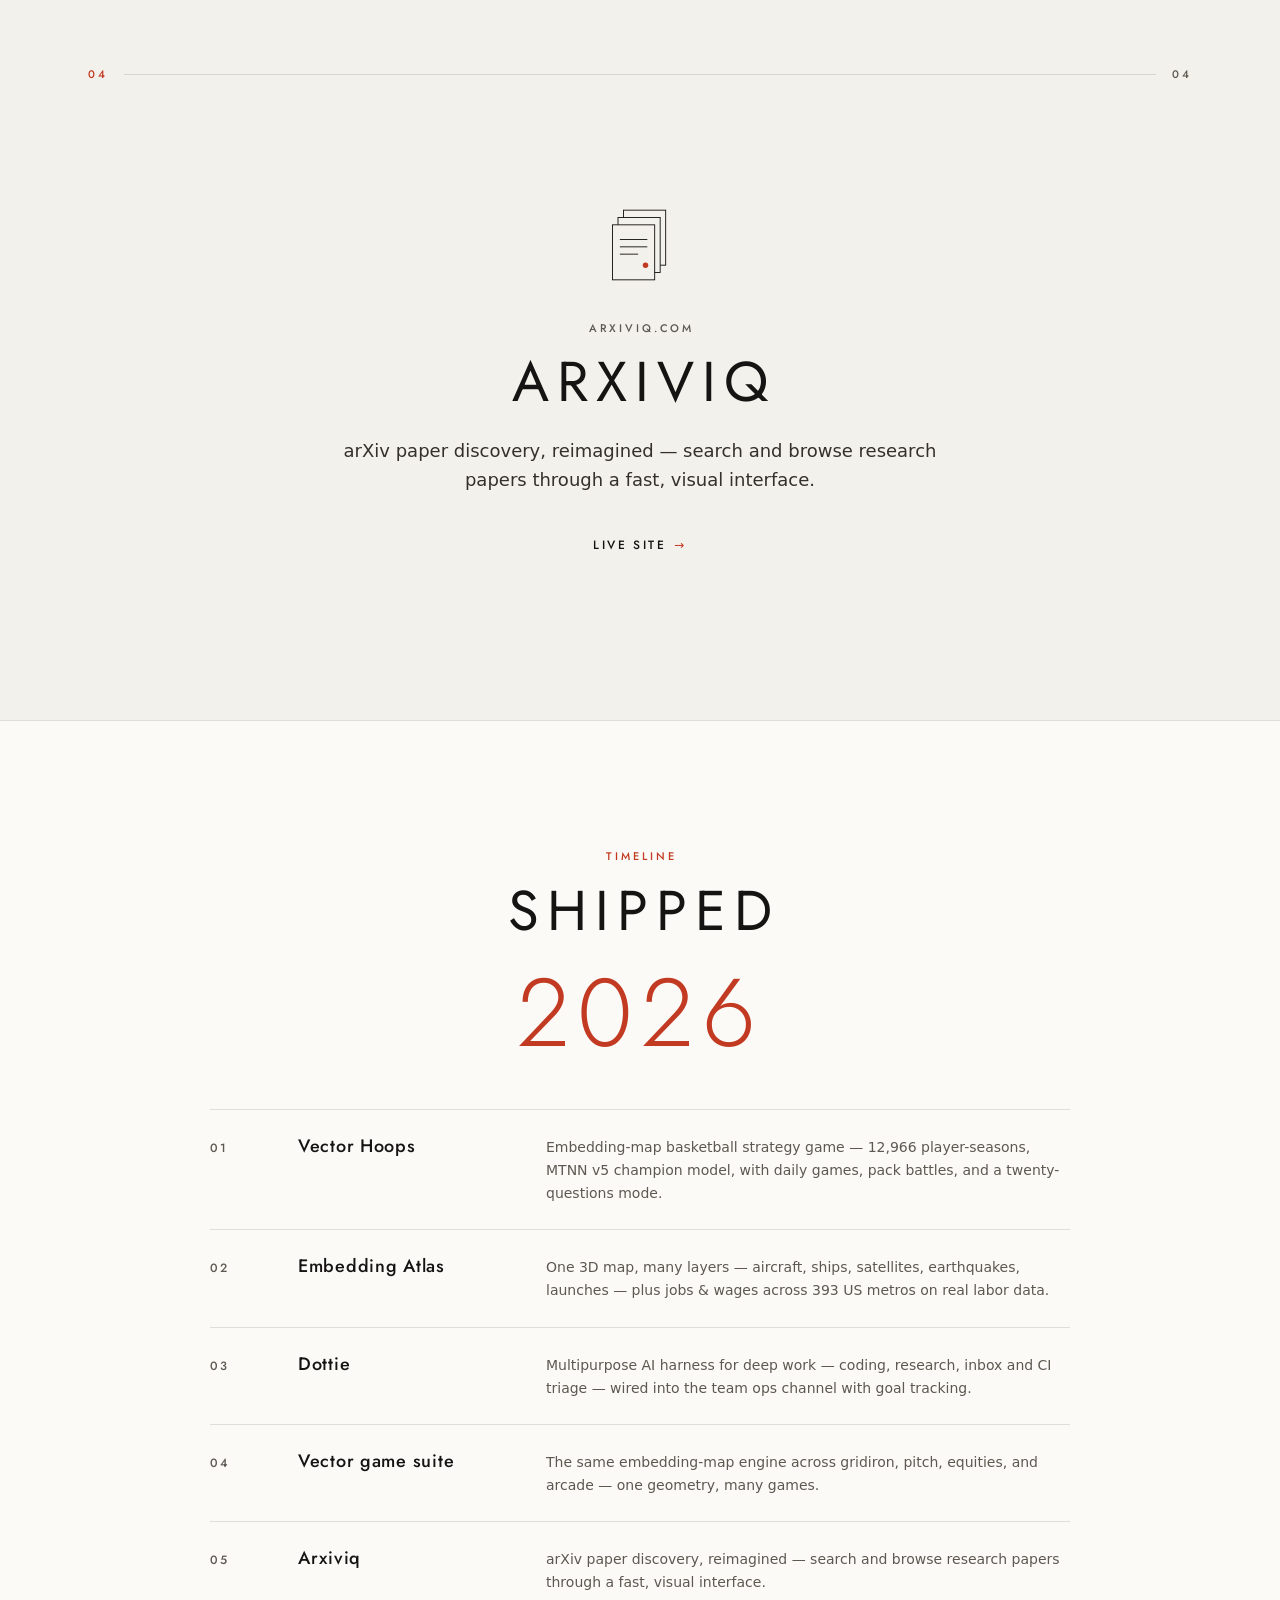
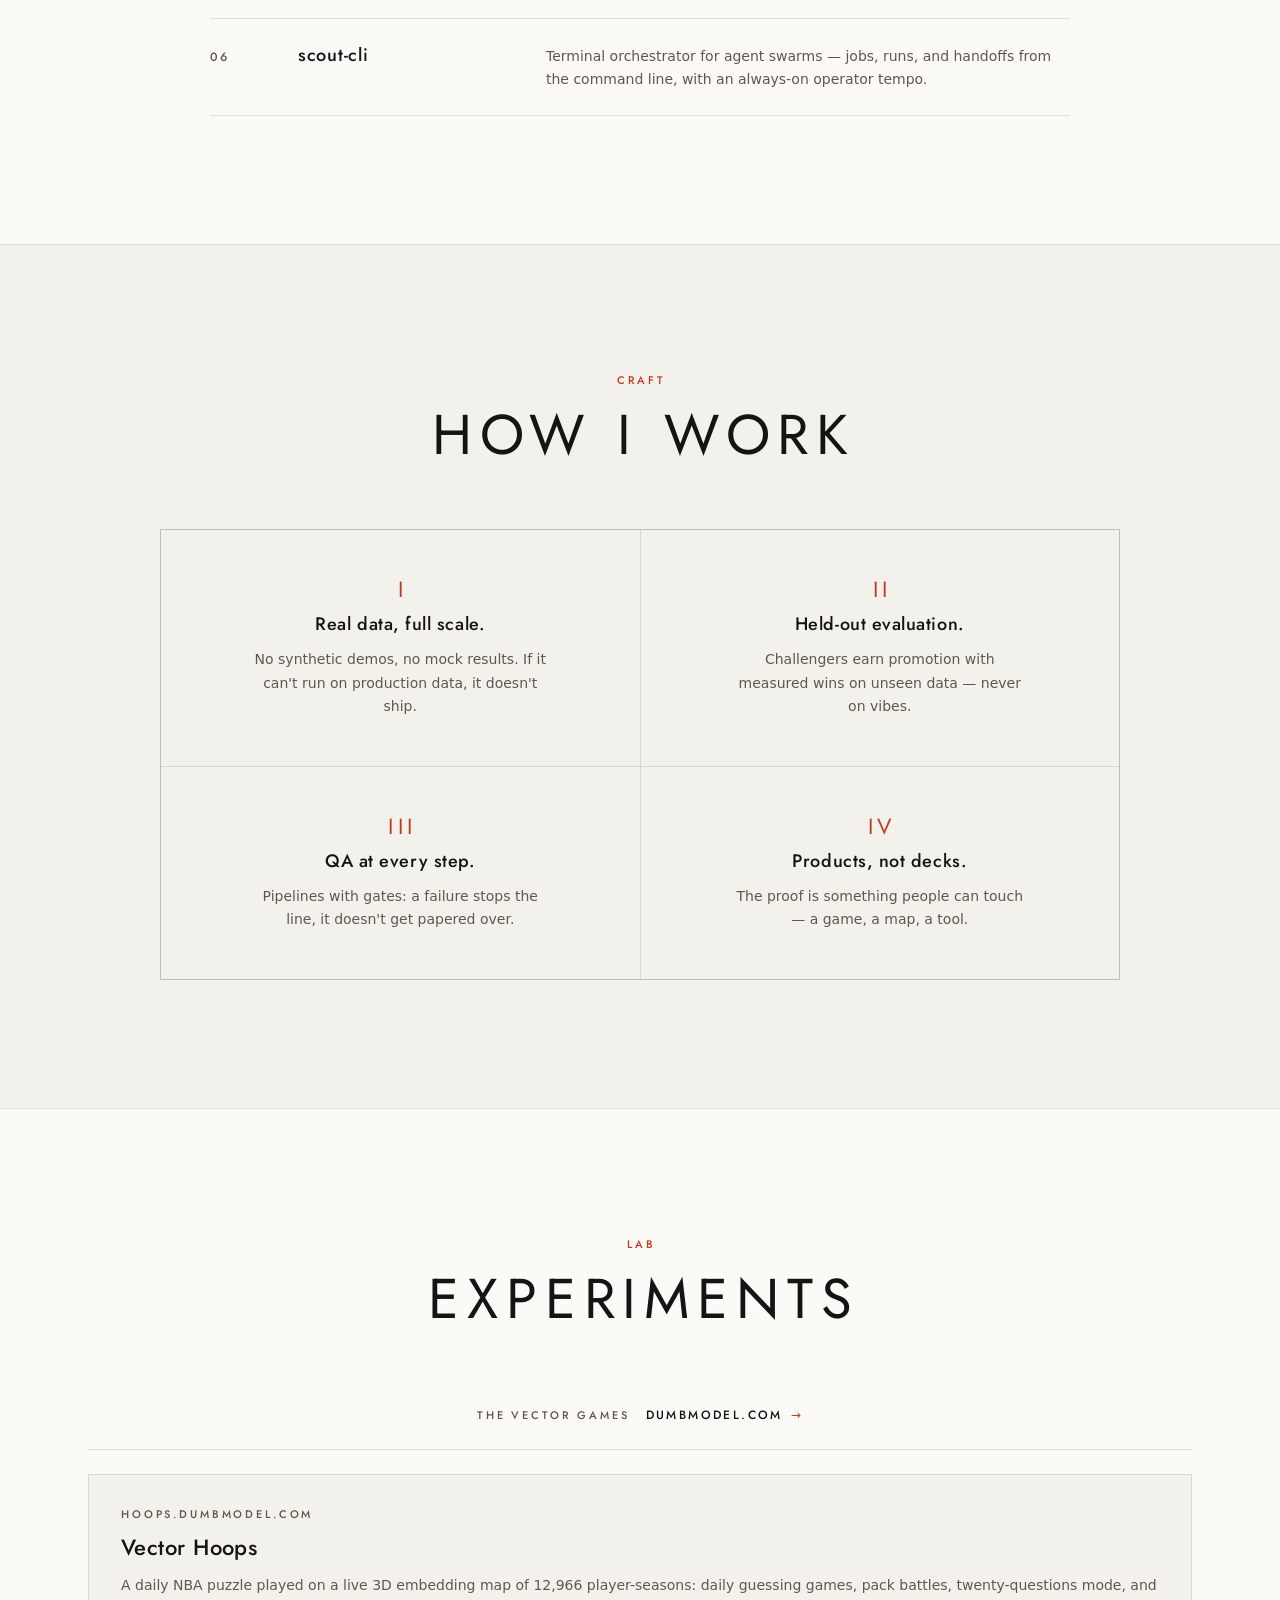
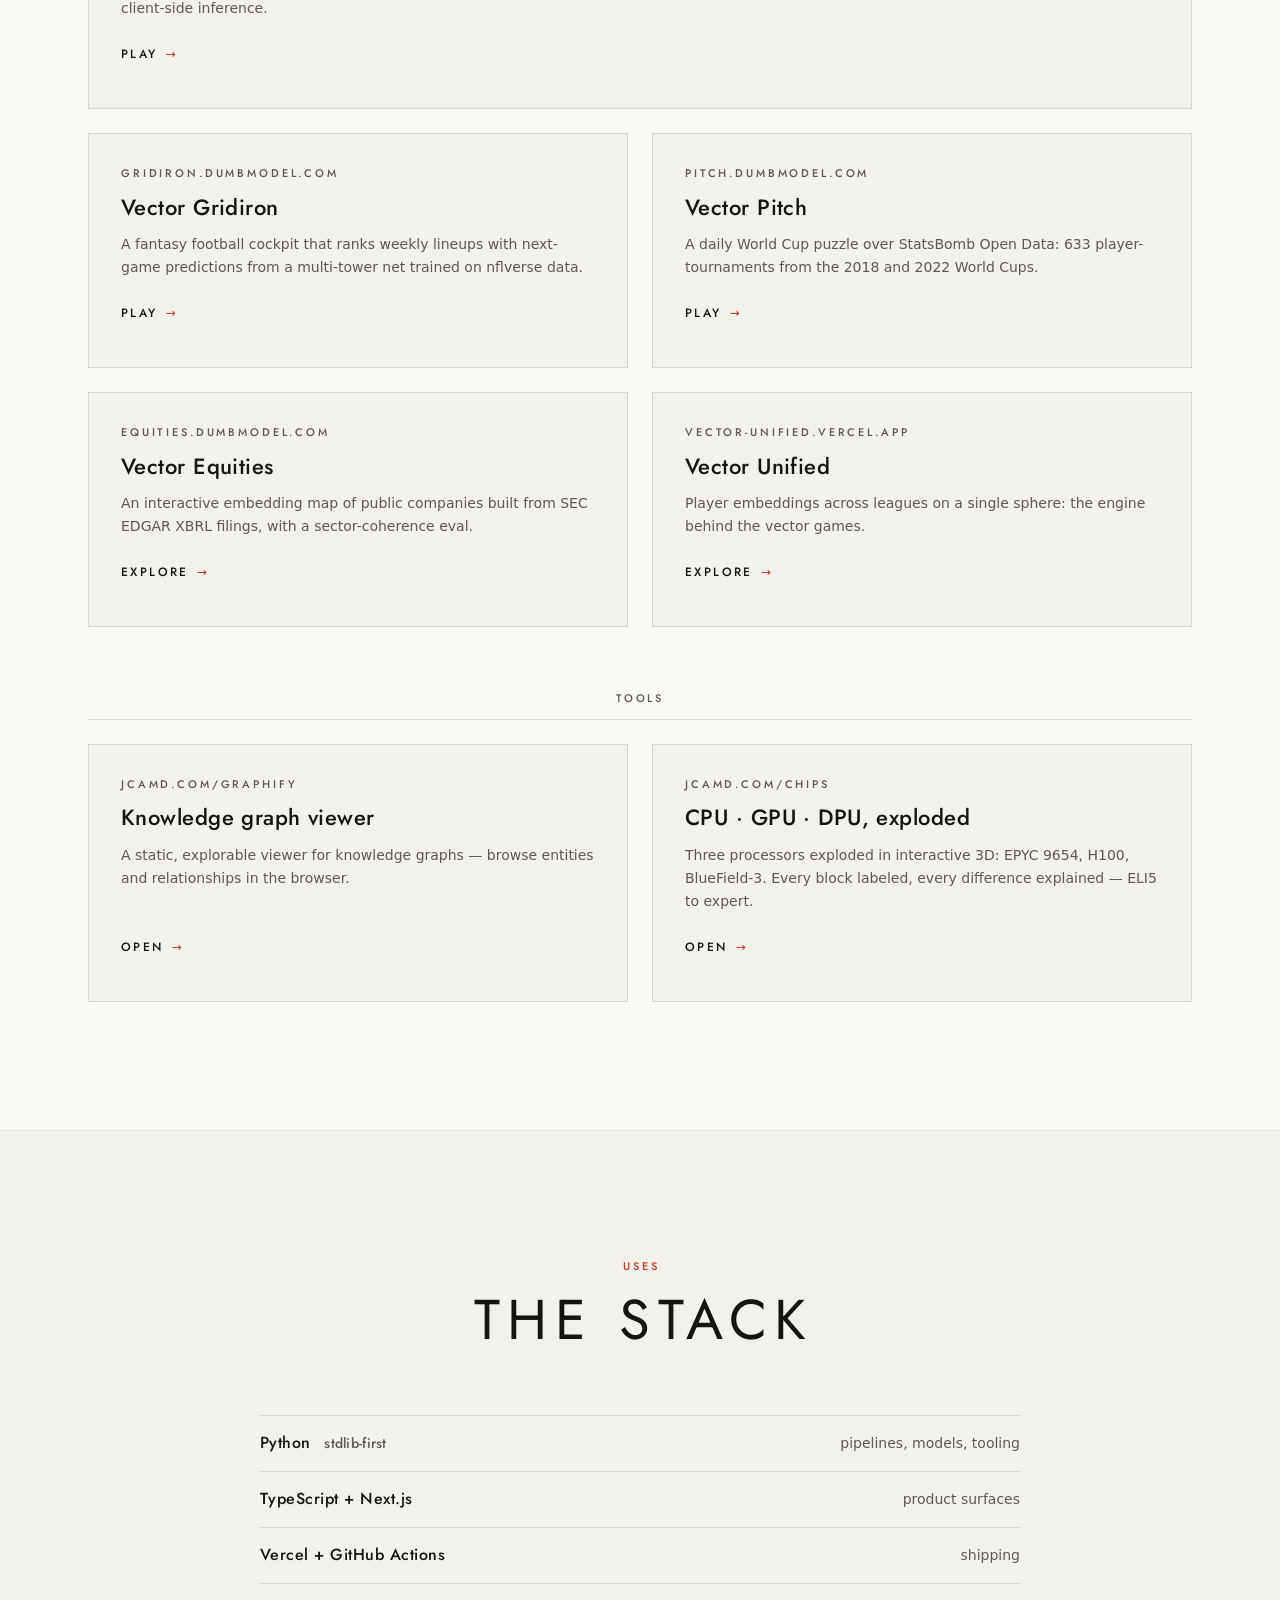
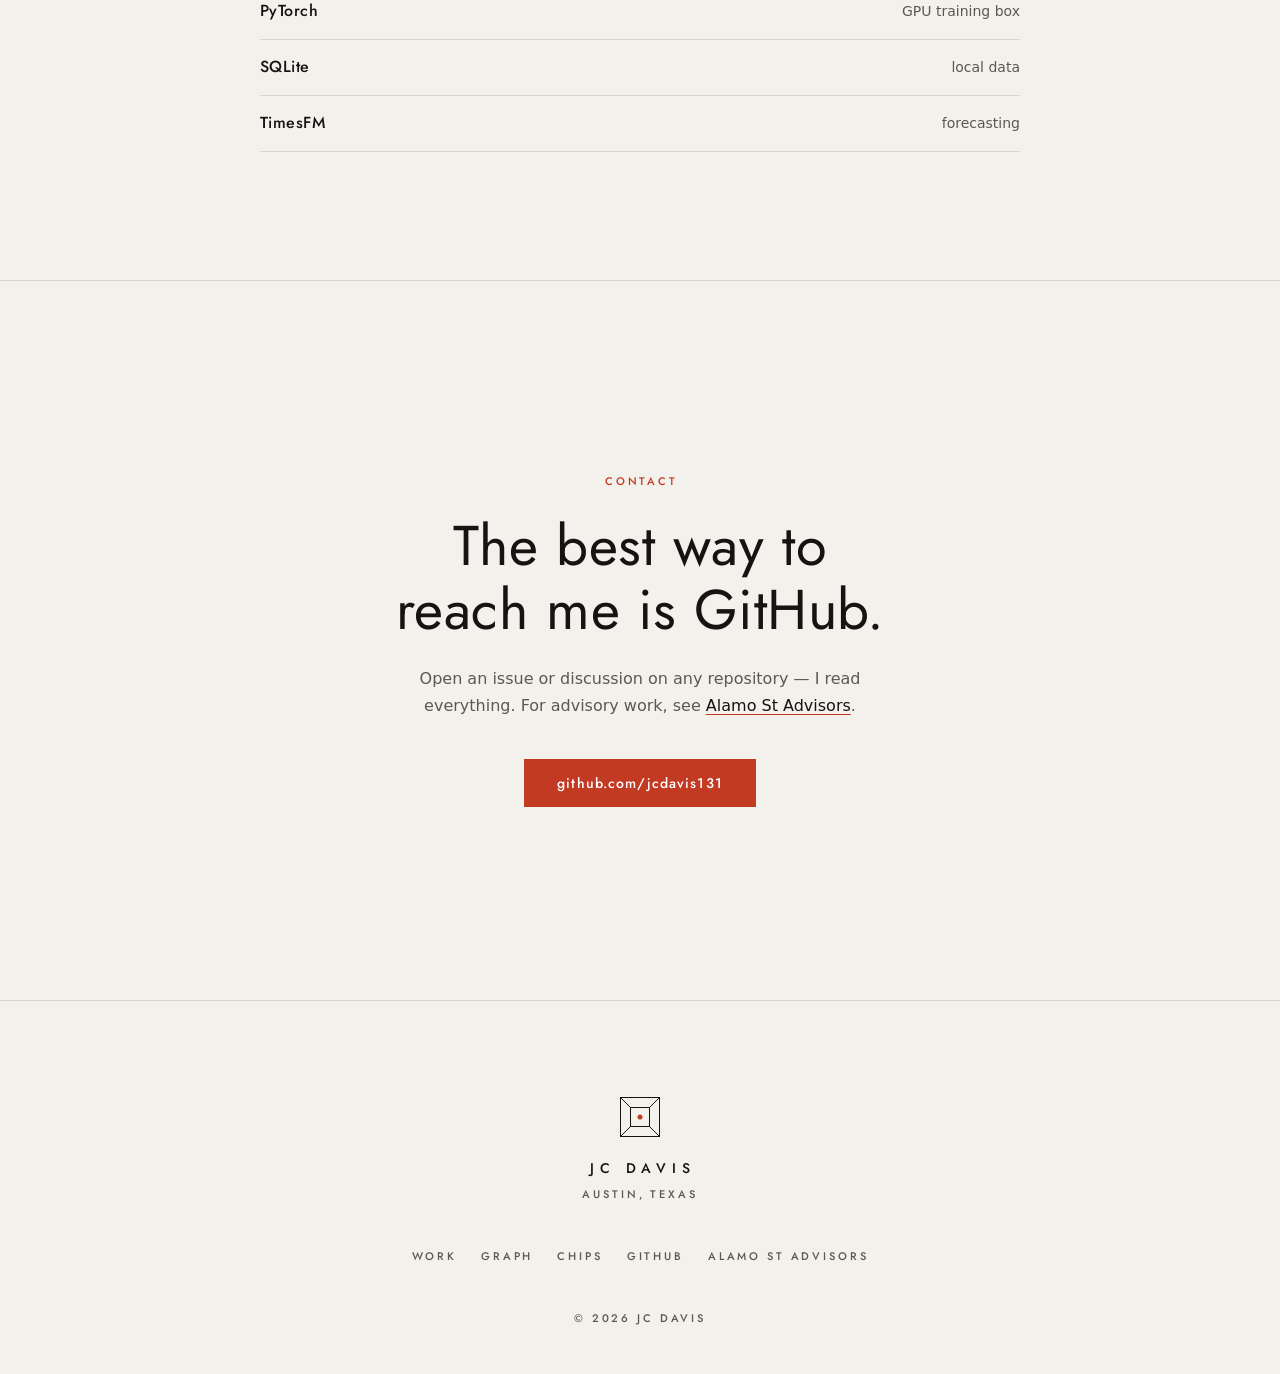
==== commit 114f70c0: "Move the vector games from the work frames into the Lab Vector Hoops and the vector game suite leave" ====
--- a/index.html
+++ b/index.html
@@ -103,12 +103,12 @@
     <header class="section-head" data-reveal>
       <p class="label label--accent">Flagship work</p>
       <h2 class="title" id="work-title">Built and shipped</h2>
-      <p class="section-head__sub">Six things I've built and shipped, in sequence.</p>
+      <p class="section-head__sub">Four things I've built and shipped, in sequence.</p>
     </header>
 
     <ol class="frames">
       <li class="frame" id="atlas">
-        <div class="frame__bar" aria-hidden="true"><span>01</span><span class="frame__bar-rule"></span><span>06</span></div>
+        <div class="frame__bar" aria-hidden="true"><span>01</span><span class="frame__bar-rule"></span><span>04</span></div>
         <div class="frame__body" data-reveal>
           <svg class="plate" viewBox="0 0 96 96" aria-hidden="true" focusable="false"><g fill="none" stroke="currentColor" stroke-width="1"><circle cx="48" cy="48" r="36"/><ellipse cx="48" cy="48" rx="14" ry="36"/><ellipse cx="48" cy="48" rx="28" ry="36"/><path d="M12 48h72M17 30h62M17 66h62"/></g><circle class="plate__dot" cx="62" cy="30" r="3"/></svg>
           <p class="label frame__host">eye.jcamd.com</p>
@@ -122,7 +122,7 @@
       </li>
 
       <li class="frame" id="dottie">
-        <div class="frame__bar" aria-hidden="true"><span>02</span><span class="frame__bar-rule"></span><span>06</span></div>
+        <div class="frame__bar" aria-hidden="true"><span>02</span><span class="frame__bar-rule"></span><span>04</span></div>
         <div class="frame__body" data-reveal>
           <svg class="plate" viewBox="0 0 96 96" aria-hidden="true" focusable="false"><g fill="none" stroke="currentColor" stroke-width="1"><circle cx="48" cy="48" r="36"/><circle cx="48" cy="48" r="24"/><circle cx="48" cy="48" r="12"/><path d="M48 6v18M48 72v18M6 48h18M72 48h18"/></g><circle class="plate__dot" cx="48" cy="48" r="3"/></svg>
           <p class="label frame__host">github.com/jcdavis131/dottie</p>
@@ -134,38 +134,8 @@
         </div>
       </li>
 
-      <li class="frame" id="hoops">
-        <div class="frame__bar" aria-hidden="true"><span>03</span><span class="frame__bar-rule"></span><span>06</span></div>
-        <div class="frame__body" data-reveal>
-          <svg class="plate" viewBox="0 0 96 96" aria-hidden="true" focusable="false"><g fill="none" stroke="currentColor" stroke-width="1"><path d="M10 78h76"/><path d="M18 78a30 30 0 0 1 60 0"/><path d="M36 78V58h24v20"/><circle cx="48" cy="58" r="10"/></g><circle class="plate__dot" cx="48" cy="24" r="3"/></svg>
-          <p class="label frame__host">hoops.dumbmodel.com</p>
-          <h3 class="frame__title">Vector Hoops</h3>
-          <p class="frame__text">A basketball strategy game played on a live 3D embedding map of 12,966 player-seasons. Daily guessing games, pack battles, twenty-questions mode.</p>
-          <p class="frame__links">
-            <a class="tlink" href="https://hoops.dumbmodel.com" rel="noopener">Play it live <span aria-hidden="true">→</span></a>
-            <a class="tlink" href="https://github.com/jcdavis131/vector-hoops" rel="noopener">Repository <span aria-hidden="true">→</span></a>
-          </p>
-        </div>
-      </li>
-
-      <li class="frame" id="suite">
-        <div class="frame__bar" aria-hidden="true"><span>04</span><span class="frame__bar-rule"></span><span>06</span></div>
-        <div class="frame__body" data-reveal>
-          <svg class="plate" viewBox="0 0 96 96" aria-hidden="true" focusable="false"><g fill="none" stroke="currentColor" stroke-width="1"><rect x="14" y="14" width="30" height="30"/><rect x="52" y="14" width="30" height="30"/><rect x="14" y="52" width="30" height="30"/><rect x="52" y="52" width="30" height="30"/></g><circle class="plate__dot" cx="67" cy="67" r="3"/></svg>
-          <p class="label frame__host">One geometry, many games</p>
-          <h3 class="frame__title">Vector game suite</h3>
-          <p class="frame__text">The same embedding-map engine across football, soccer, markets, and arcade play — one geometry, many games.</p>
-          <p class="frame__links">
-            <a class="tlink" href="https://github.com/jcdavis131/vector-gridiron" rel="noopener">Gridiron <span aria-hidden="true">→</span></a>
-            <a class="tlink" href="https://github.com/jcdavis131/vector-pitch" rel="noopener">Pitch <span aria-hidden="true">→</span></a>
-            <a class="tlink" href="https://github.com/jcdavis131/vector-equities" rel="noopener">Equities <span aria-hidden="true">→</span></a>
-            <a class="tlink" href="https://github.com/jcdavis131/vector-arcade" rel="noopener">Arcade <span aria-hidden="true">→</span></a>
-          </p>
-        </div>
-      </li>
-
       <li class="frame" id="scout">
-        <div class="frame__bar" aria-hidden="true"><span>05</span><span class="frame__bar-rule"></span><span>06</span></div>
+        <div class="frame__bar" aria-hidden="true"><span>03</span><span class="frame__bar-rule"></span><span>04</span></div>
         <div class="frame__body" data-reveal>
           <svg class="plate" viewBox="0 0 96 96" aria-hidden="true" focusable="false"><g fill="none" stroke="currentColor" stroke-width="1"><rect x="10" y="18" width="76" height="60"/><path d="M10 30h76M24 46l10 8-10 8"/></g><rect class="plate__dot" x="42" y="59" width="14" height="4"/></svg>
           <p class="label frame__host">github.com/jcdavis131/scout-cli</p>
@@ -178,7 +148,7 @@
       </li>
 
       <li class="frame" id="arxiviq">
-        <div class="frame__bar" aria-hidden="true"><span>06</span><span class="frame__bar-rule"></span><span>06</span></div>
+        <div class="frame__bar" aria-hidden="true"><span>04</span><span class="frame__bar-rule"></span><span>04</span></div>
         <div class="frame__body" data-reveal>
           <svg class="plate" viewBox="0 0 96 96" aria-hidden="true" focusable="false"><g fill="none" stroke="currentColor" stroke-width="1"><rect x="30" y="10" width="46" height="60"/><rect x="24" y="18" width="46" height="60" fill="var(--bg)"/><rect x="18" y="26" width="46" height="60" fill="var(--bg)"/><path d="M26 42h30M26 50h30M26 58h20"/></g><circle class="plate__dot" cx="54" cy="70" r="3"/></svg>
           <p class="label frame__host">arxiviq.com</p>
@@ -234,6 +204,45 @@
         <p class="label label--accent">Lab</p>
         <h2 class="title" id="lab-title">Experiments</h2>
       </header>
+      <div class="lab__group" data-reveal>
+        <p class="label">The vector games</p>
+        <a class="tlink" href="https://dumbmodel.com" rel="noopener">dumbmodel.com <span aria-hidden="true">→</span></a>
+      </div>
+      <ul class="lab lab--games">
+        <li class="lab__item lab__item--feature" data-reveal>
+          <p class="label">hoops.dumbmodel.com</p>
+          <h3>Vector Hoops</h3>
+          <p>A daily NBA puzzle played on a live 3D embedding map of 12,966 player-seasons: daily guessing games, pack battles, twenty-questions mode, and client-side inference.</p>
+          <a class="tlink lab__open" href="https://hoops.dumbmodel.com" rel="noopener">Play <span aria-hidden="true">→</span><span class="visually-hidden"> Vector Hoops</span></a>
+        </li>
+        <li class="lab__item" data-reveal style="--d:80ms">
+          <p class="label">gridiron.dumbmodel.com</p>
+          <h3>Vector Gridiron</h3>
+          <p>A fantasy football cockpit that ranks weekly lineups with next-game predictions from a multi-tower net trained on nflverse data.</p>
+          <a class="tlink lab__open" href="https://gridiron.dumbmodel.com" rel="noopener">Play <span aria-hidden="true">→</span><span class="visually-hidden"> Vector Gridiron</span></a>
+        </li>
+        <li class="lab__item" data-reveal style="--d:160ms">
+          <p class="label">pitch.dumbmodel.com</p>
+          <h3>Vector Pitch</h3>
+          <p>A daily World Cup puzzle over StatsBomb Open Data: 633 player-tournaments from the 2018 and 2022 World Cups.</p>
+          <a class="tlink lab__open" href="https://pitch.dumbmodel.com" rel="noopener">Play <span aria-hidden="true">→</span><span class="visually-hidden"> Vector Pitch</span></a>
+        </li>
+        <li class="lab__item" data-reveal style="--d:240ms">
+          <p class="label">equities.dumbmodel.com</p>
+          <h3>Vector Equities</h3>
+          <p>An interactive embedding map of public companies built from SEC EDGAR XBRL filings, with a sector-coherence eval.</p>
+          <a class="tlink lab__open" href="https://equities.dumbmodel.com" rel="noopener">Explore <span aria-hidden="true">→</span><span class="visually-hidden"> Vector Equities</span></a>
+        </li>
+        <li class="lab__item" data-reveal style="--d:320ms">
+          <p class="label">vector-unified.vercel.app</p>
+          <h3>Vector Unified</h3>
+          <p>Player embeddings across leagues on a single sphere: the engine behind the vector games.</p>
+          <a class="tlink lab__open" href="https://vector-unified.vercel.app" rel="noopener">Explore <span aria-hidden="true">→</span><span class="visually-hidden"> Vector Unified</span></a>
+        </li>
+      </ul>
+      <div class="lab__group" data-reveal>
+        <p class="label">Tools</p>
+      </div>
       <ul class="lab">
         <li class="lab__item" data-reveal>
           <p class="label">jcamd.com/graphify</p>
--- a/assets/portfolio.css
+++ b/assets/portfolio.css
@@ -165,6 +165,13 @@
 .lab__item h3 { margin: 0; font: 500 var(--t-lg)/1.25 var(--font-display); letter-spacing: 0.02em; }
 .lab__item p:not(.label) { margin: 0; color: var(--muted); font-size: var(--t-sm); }
 .lab__open::before { content: ""; position: absolute; inset: 0; }
+.lab + .lab__group { margin-top: var(--sp-8); }
+.lab__group {
+  display: flex; align-items: baseline; justify-content: center; gap: var(--sp-4);
+  margin: 0 0 var(--sp-5); padding-bottom: var(--sp-3); border-bottom: 1px solid var(--line);
+}
+.lab__group .label { margin: 0; }
+@media (min-width: 900px) { .lab__item--feature { grid-column: 1 / -1; } }
 
 /* ── Stack ───────────────────────────────────────────────────────────── */
 .stack { margin: 0 auto; max-width: 760px; border-top: 1px solid var(--line); }
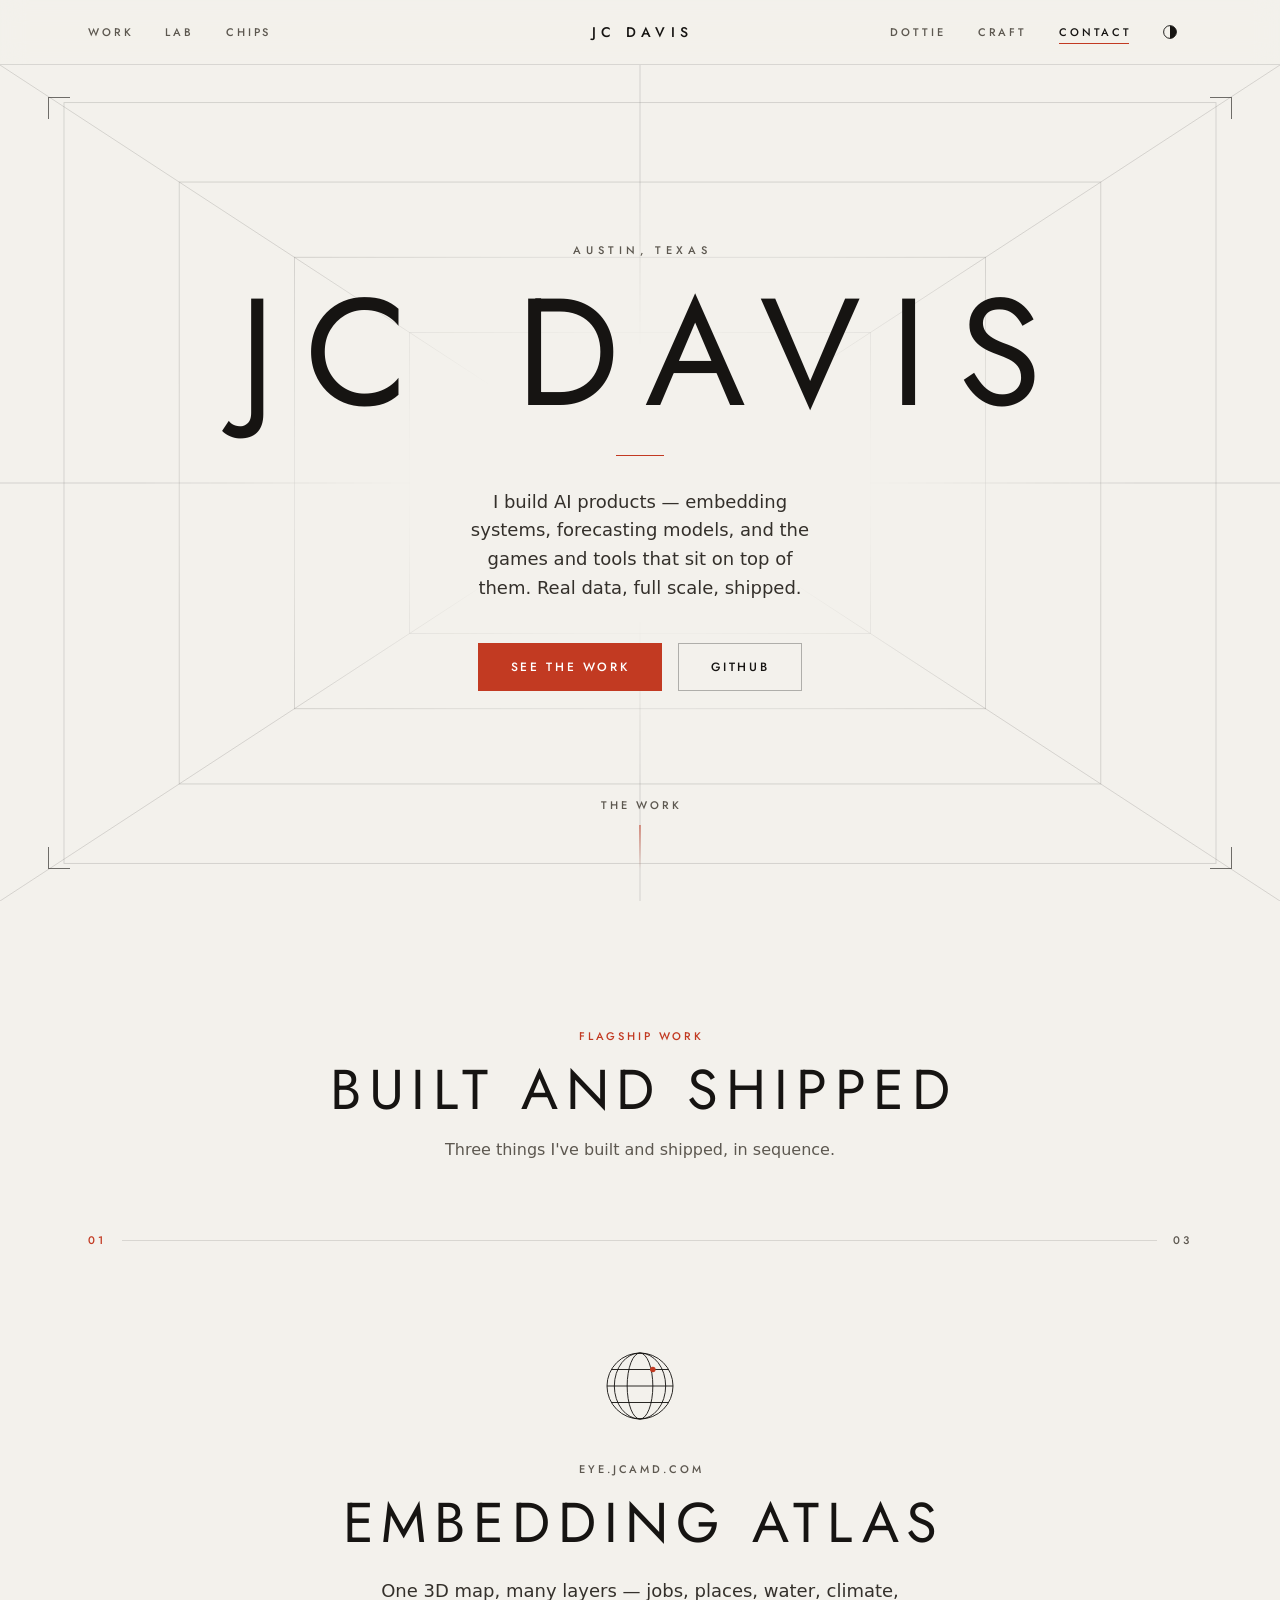
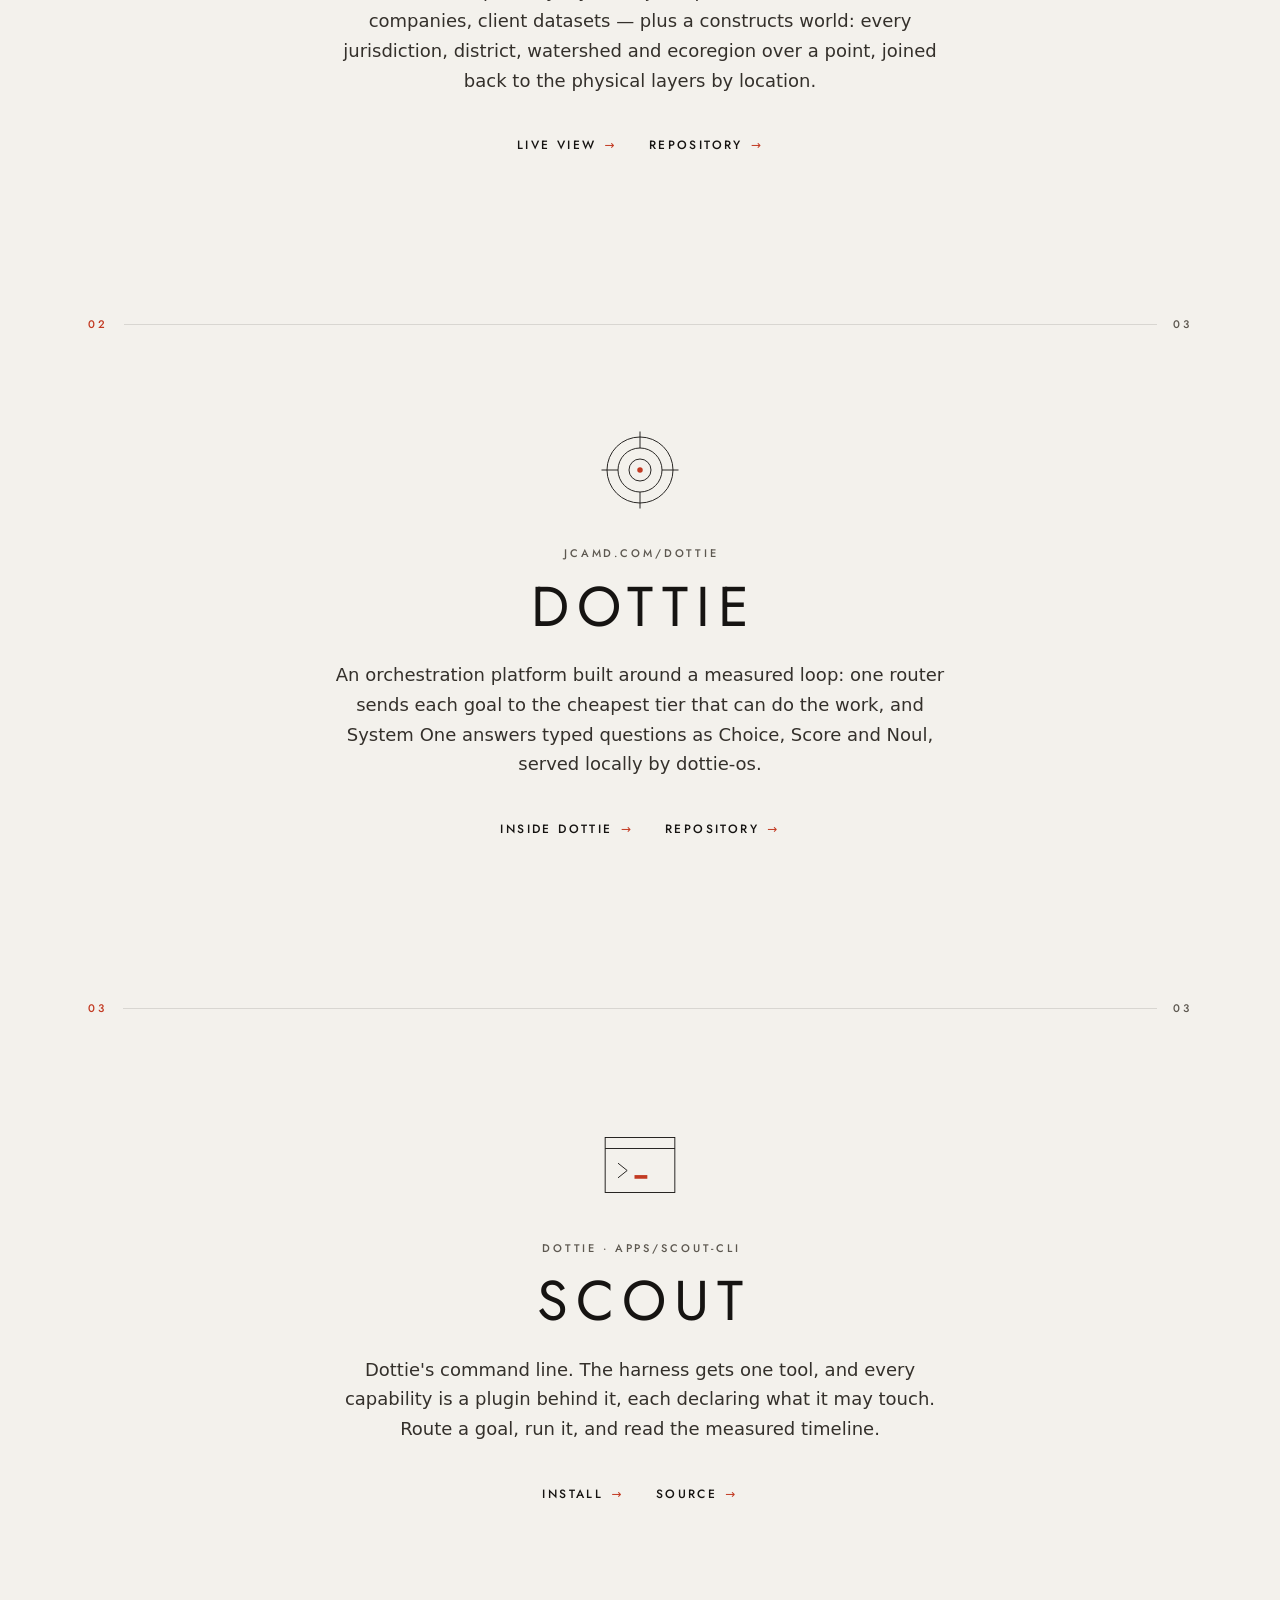
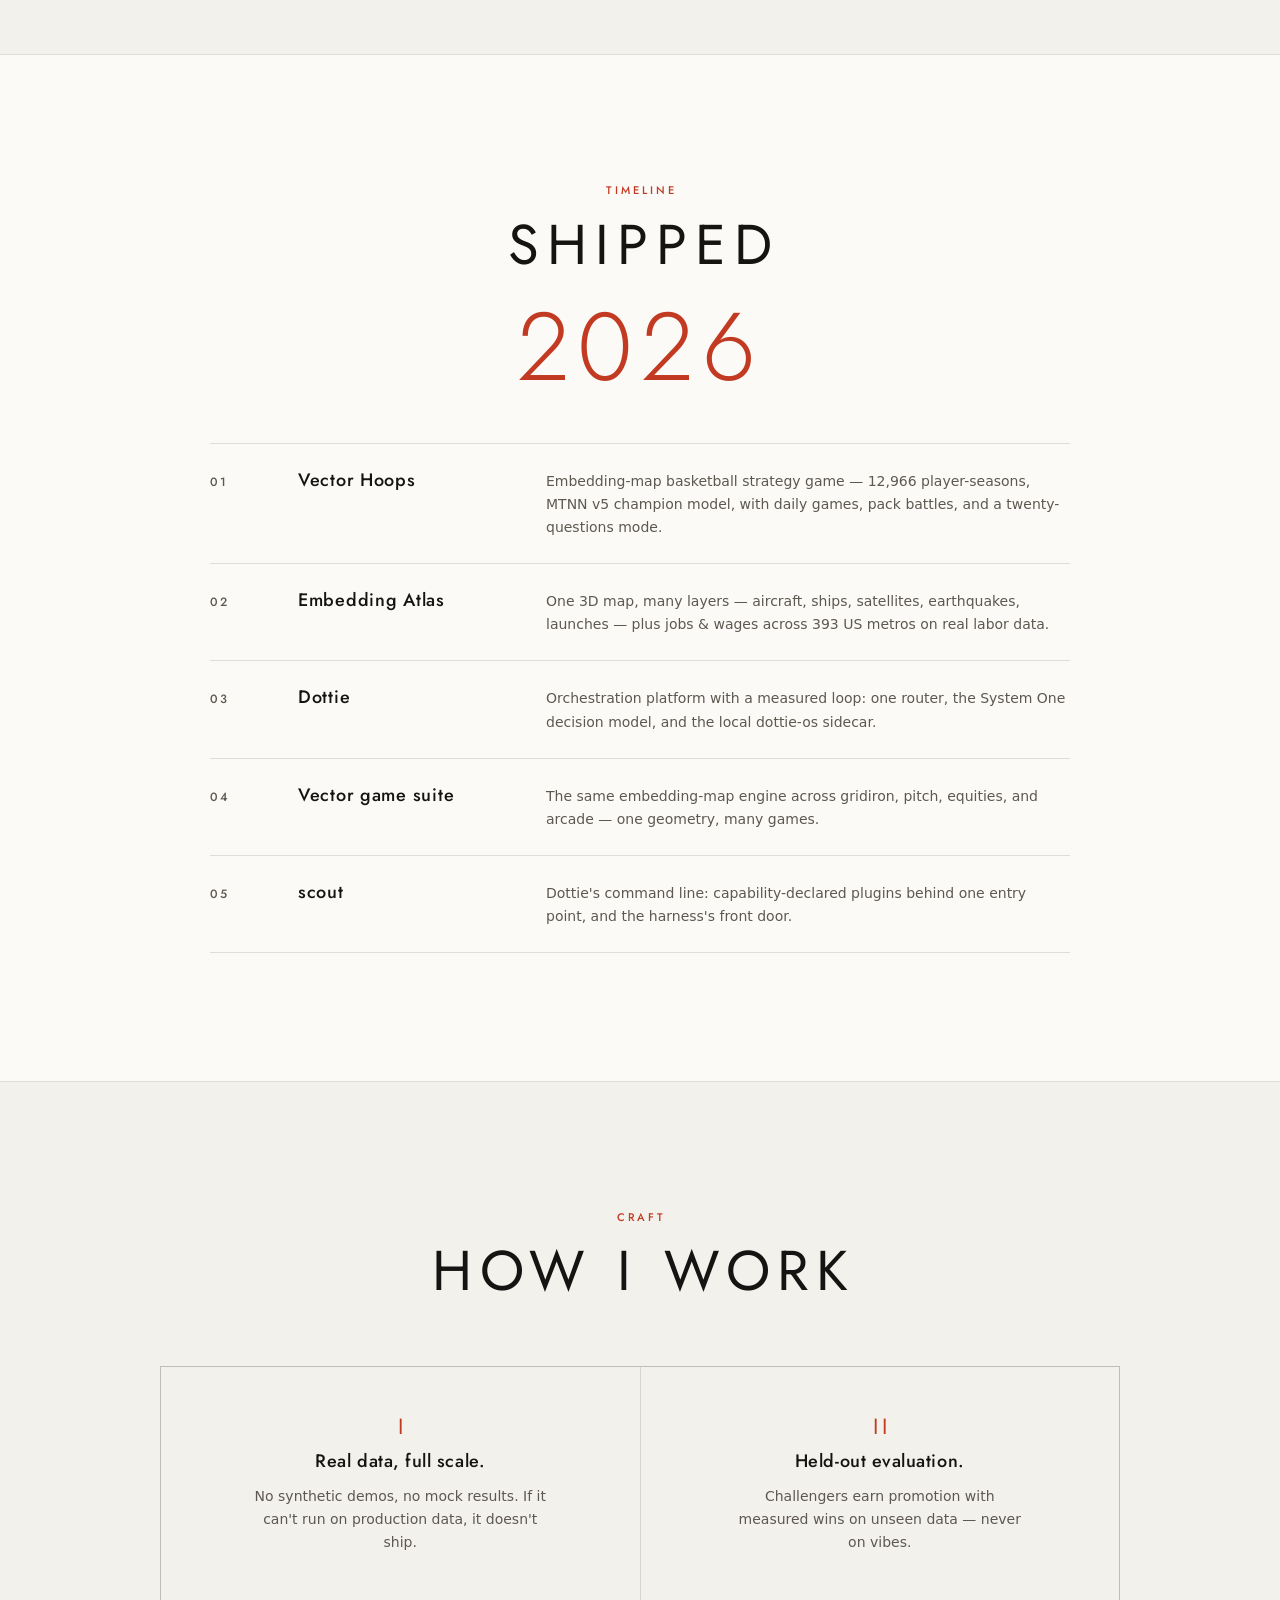
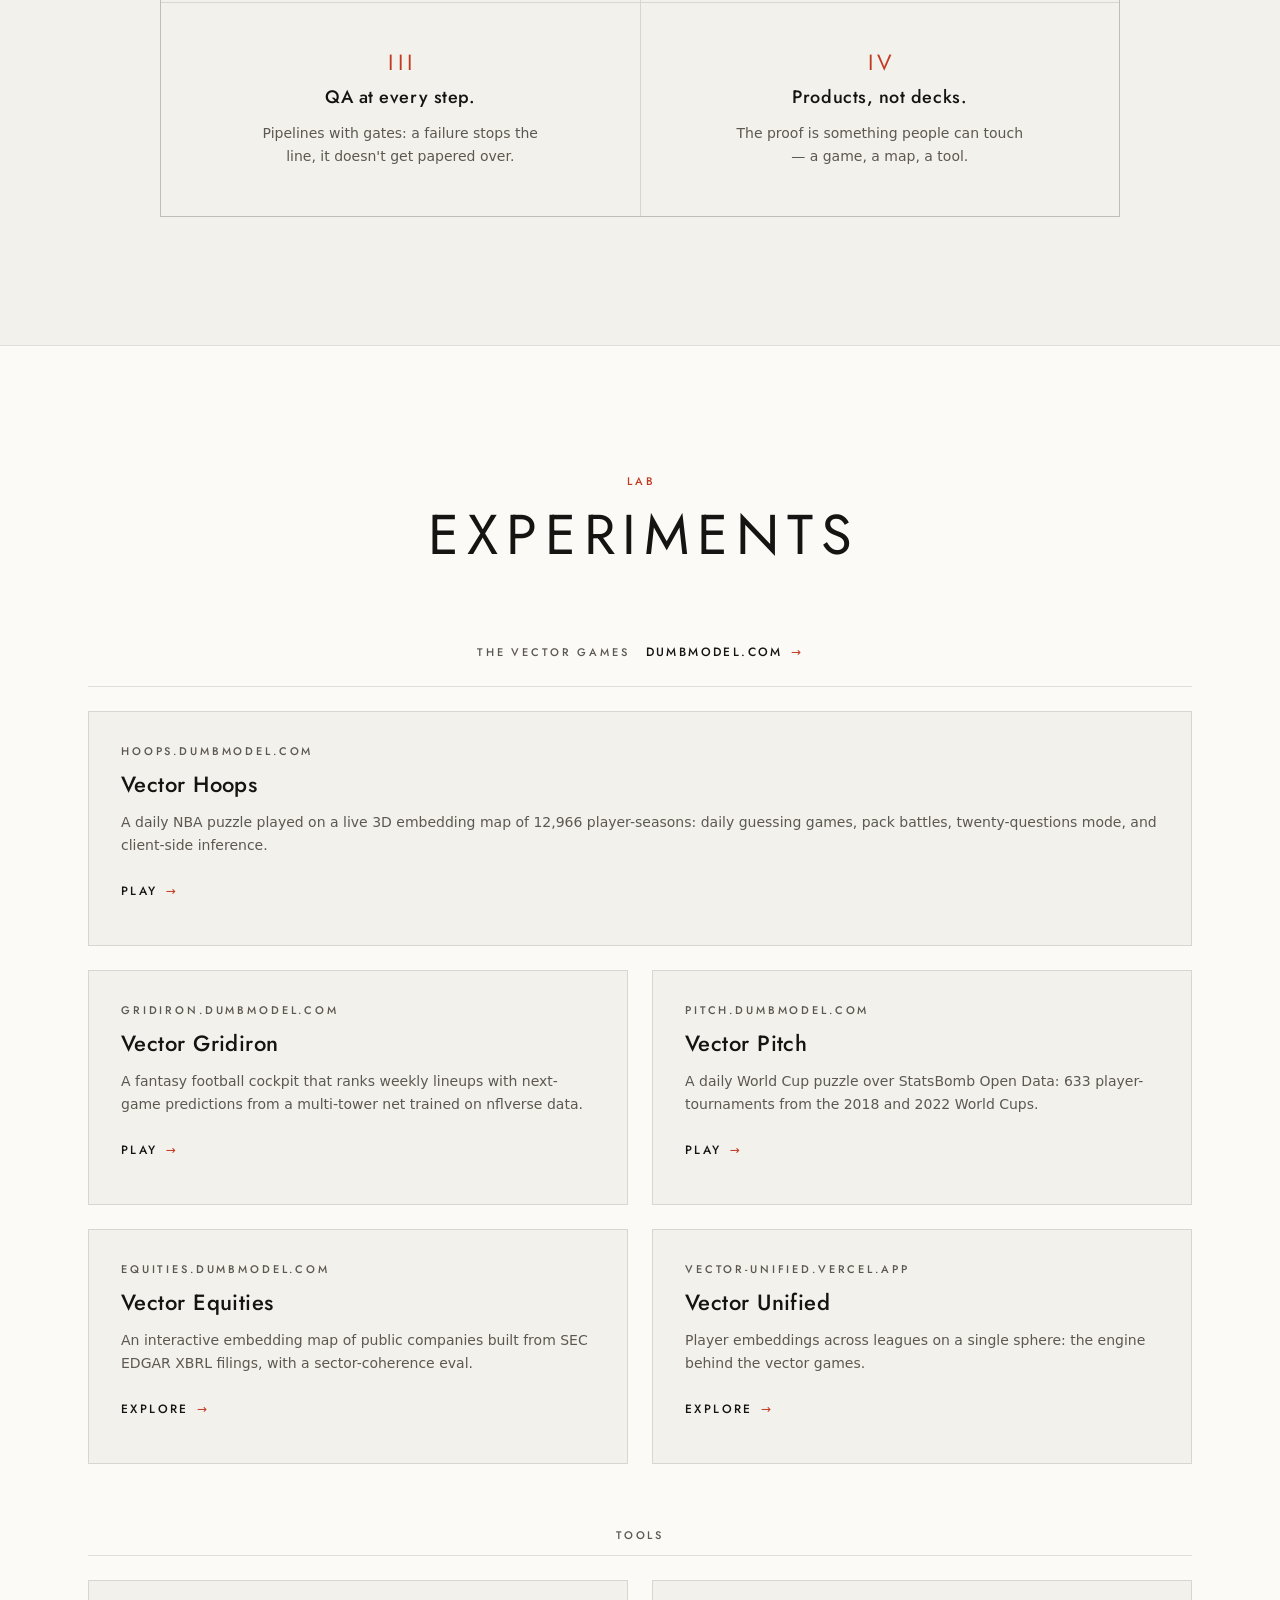
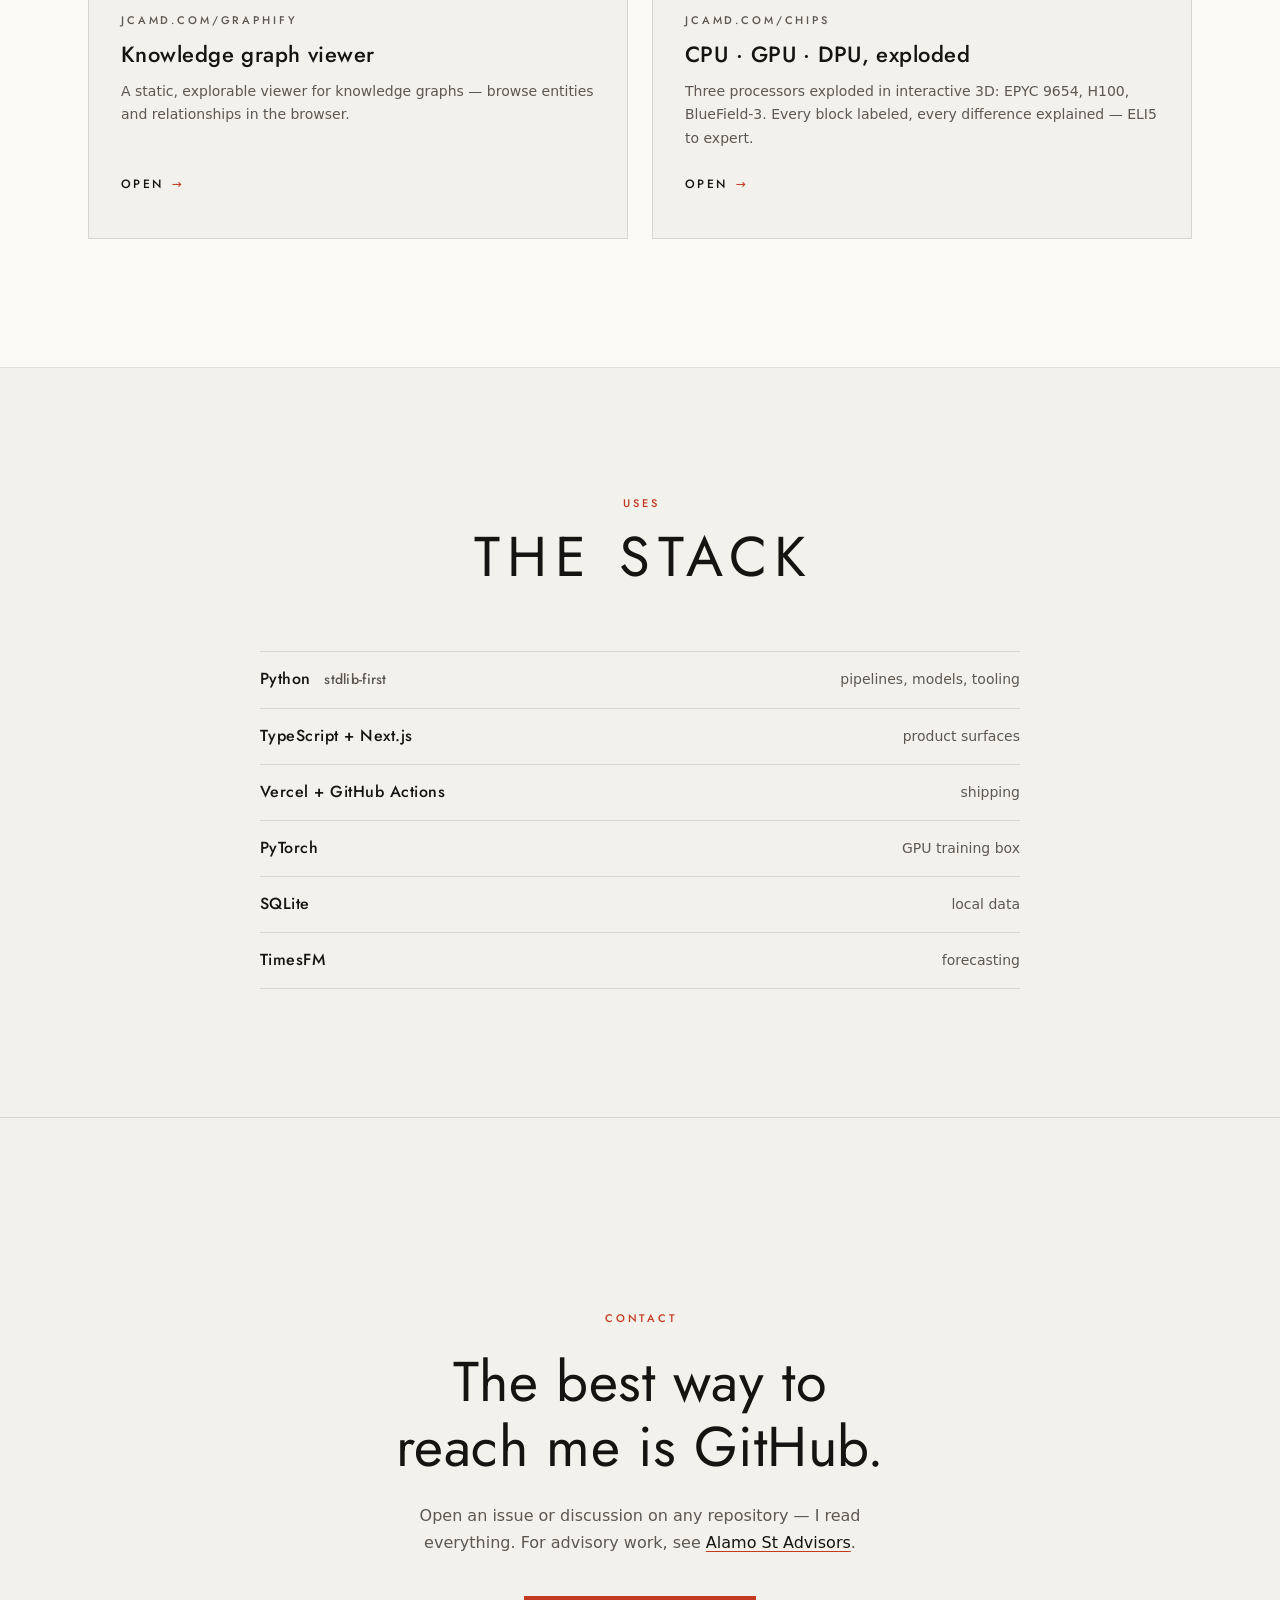
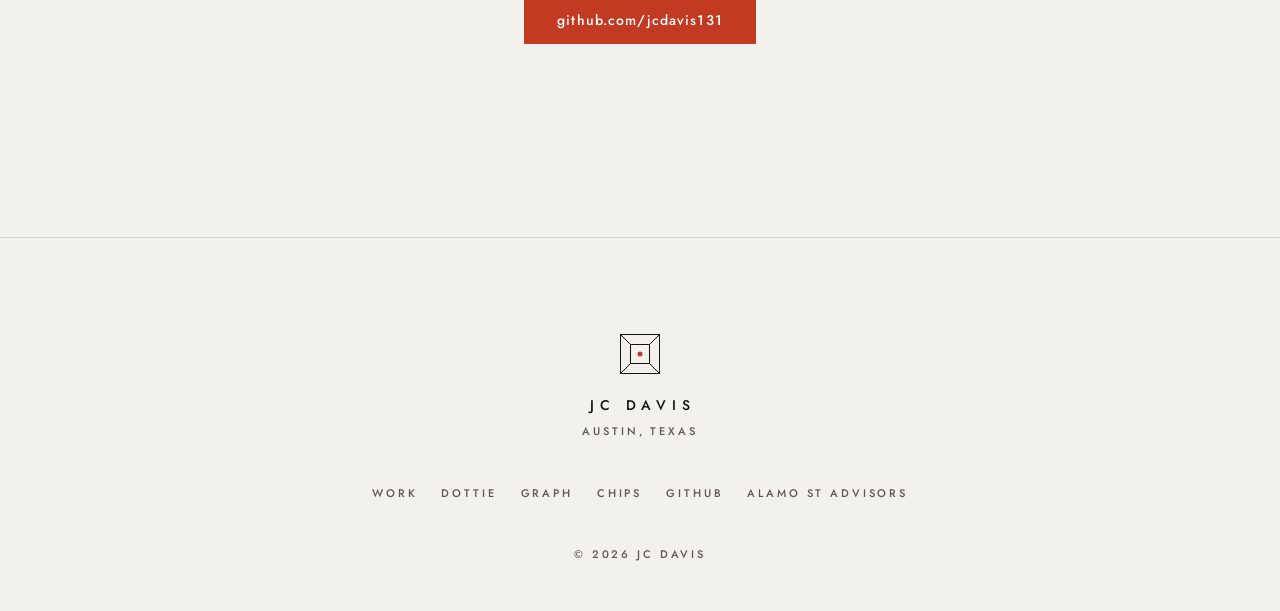
==== commit e90c779c: "Home: point the Dottie frame at /dottie/, rewrite scout, retire the Arxiviq frame Dottie now folds i" ====
--- a/index.html
+++ b/index.html
@@ -4,7 +4,7 @@
 <meta charset="utf-8">
 <meta name="viewport" content="width=device-width, initial-scale=1, viewport-fit=cover">
 <title>JC Davis — Builds AI products</title>
-<meta name="description" content="JC Davis is an independent builder in Austin, Texas. Embedding Atlas, Dottie, and the vector game suite — AI products on real data.">
+<meta name="description" content="JC Davis is an independent builder in Austin, Texas. Embedding Atlas, Dottie (scout, the router and System One), and the vector game suite — AI products on real data.">
 <link rel="canonical" href="https://jcamd.com/">
 <script>(function(r){r.classList.add('js');try{var t=localStorage.getItem('jcamd-theme');if(t==='light'||t==='dark')r.setAttribute('data-theme',t);if(!matchMedia('(prefers-reduced-motion: reduce)').matches&&!sessionStorage.getItem('jcamd-intro')){r.classList.add('intro');sessionStorage.setItem('jcamd-intro','1')}}catch(e){}})(document.documentElement)</script>
 <link rel="preload" href="/assets/fonts/jost-latin.woff2" as="font" type="font/woff2" crossorigin>
@@ -17,7 +17,7 @@
 <meta property="og:type" content="website">
 <meta property="og:site_name" content="JC Davis">
 <meta property="og:title" content="JC Davis — Builds AI products">
-<meta property="og:description" content="JC Davis is an independent builder in Austin, Texas. Embedding Atlas, Dottie, and the vector game suite — AI products on real data.">
+<meta property="og:description" content="JC Davis is an independent builder in Austin, Texas. Embedding Atlas, Dottie (scout, the router and System One), and the vector game suite — AI products on real data.">
 <meta property="og:url" content="https://jcamd.com/">
 <meta property="og:image" content="https://jcamd.com/assets/og/og-home.png">
 <meta property="og:image:width" content="1200">
@@ -25,7 +25,7 @@
 <meta property="og:image:alt" content="JC Davis — Builds AI products. Austin, Texas.">
 <meta name="twitter:card" content="summary_large_image">
 <meta name="twitter:title" content="JC Davis — Builds AI products">
-<meta name="twitter:description" content="JC Davis is an independent builder in Austin, Texas. Embedding Atlas, Dottie, and the vector game suite — AI products on real data.">
+<meta name="twitter:description" content="JC Davis is an independent builder in Austin, Texas. Embedding Atlas, Dottie (scout, the router and System One), and the vector game suite — AI products on real data.">
 <meta name="twitter:image" content="https://jcamd.com/assets/og/og-home.png">
 <script type="application/ld+json">
 {
@@ -57,6 +57,7 @@
         <li><a href="/chips/">Chips</a></li>
       </ul>
       <ul class="chrome__list chrome__list--r">
+        <li><a href="/dottie/">Dottie</a></li>
         <li><a href="#craft">Craft</a></li>
         <li><a href="#contact">Contact</a></li>
       </ul>
@@ -103,12 +104,12 @@
     <header class="section-head" data-reveal>
       <p class="label label--accent">Flagship work</p>
       <h2 class="title" id="work-title">Built and shipped</h2>
-      <p class="section-head__sub">Four things I've built and shipped, in sequence.</p>
+      <p class="section-head__sub">Three things I've built and shipped, in sequence.</p>
     </header>
 
     <ol class="frames">
       <li class="frame" id="atlas">
-        <div class="frame__bar" aria-hidden="true"><span>01</span><span class="frame__bar-rule"></span><span>04</span></div>
+        <div class="frame__bar" aria-hidden="true"><span>01</span><span class="frame__bar-rule"></span><span>03</span></div>
         <div class="frame__body" data-reveal>
           <svg class="plate" viewBox="0 0 96 96" aria-hidden="true" focusable="false"><g fill="none" stroke="currentColor" stroke-width="1"><circle cx="48" cy="48" r="36"/><ellipse cx="48" cy="48" rx="14" ry="36"/><ellipse cx="48" cy="48" rx="28" ry="36"/><path d="M12 48h72M17 30h62M17 66h62"/></g><circle class="plate__dot" cx="62" cy="30" r="3"/></svg>
           <p class="label frame__host">eye.jcamd.com</p>
@@ -122,43 +123,33 @@
       </li>
 
       <li class="frame" id="dottie">
-        <div class="frame__bar" aria-hidden="true"><span>02</span><span class="frame__bar-rule"></span><span>04</span></div>
+        <div class="frame__bar" aria-hidden="true"><span>02</span><span class="frame__bar-rule"></span><span>03</span></div>
         <div class="frame__body" data-reveal>
           <svg class="plate" viewBox="0 0 96 96" aria-hidden="true" focusable="false"><g fill="none" stroke="currentColor" stroke-width="1"><circle cx="48" cy="48" r="36"/><circle cx="48" cy="48" r="24"/><circle cx="48" cy="48" r="12"/><path d="M48 6v18M48 72v18M6 48h18M72 48h18"/></g><circle class="plate__dot" cx="48" cy="48" r="3"/></svg>
-          <p class="label frame__host">github.com/jcdavis131/dottie</p>
+          <p class="label frame__host">jcamd.com/dottie</p>
           <h3 class="frame__title">Dottie</h3>
-          <p class="frame__text">A multipurpose AI harness for deep work — coding, research, inbox and CI triage — wired into the team's operations channel with goal tracking.</p>
+          <p class="frame__text">An orchestration platform built around a measured loop: one router sends each goal to the cheapest tier that can do the work, and System One answers typed questions as Choice, Score and Noul, served locally by dottie-os.</p>
           <p class="frame__links">
+            <a class="tlink" href="/dottie/">Inside Dottie <span aria-hidden="true">→</span></a>
             <a class="tlink" href="https://github.com/jcdavis131/dottie" rel="noopener">Repository <span aria-hidden="true">→</span></a>
           </p>
         </div>
       </li>
 
       <li class="frame" id="scout">
-        <div class="frame__bar" aria-hidden="true"><span>03</span><span class="frame__bar-rule"></span><span>04</span></div>
+        <div class="frame__bar" aria-hidden="true"><span>03</span><span class="frame__bar-rule"></span><span>03</span></div>
         <div class="frame__body" data-reveal>
           <svg class="plate" viewBox="0 0 96 96" aria-hidden="true" focusable="false"><g fill="none" stroke="currentColor" stroke-width="1"><rect x="10" y="18" width="76" height="60"/><path d="M10 30h76M24 46l10 8-10 8"/></g><rect class="plate__dot" x="42" y="59" width="14" height="4"/></svg>
-          <p class="label frame__host">github.com/jcdavis131/scout-cli</p>
-          <h3 class="frame__title">scout-cli</h3>
-          <p class="frame__text">A command-line orchestrator for agent swarms — jobs, runs, and handoffs from the terminal, with an always-on operator tempo.</p>
+          <p class="label frame__host">Dottie · apps/scout-cli</p>
+          <h3 class="frame__title">scout</h3>
+          <p class="frame__text">Dottie's command line. The harness gets one tool, and every capability is a plugin behind it, each declaring what it may touch. Route a goal, run it, and read the measured timeline.</p>
           <p class="frame__links">
-            <a class="tlink" href="https://github.com/jcdavis131/scout-cli" rel="noopener">Repository <span aria-hidden="true">→</span></a>
+            <a class="tlink" href="/dottie/#scout">Install <span aria-hidden="true">→</span></a>
+            <a class="tlink" href="https://github.com/jcdavis131/dottie/tree/main/apps/scout-cli" rel="noopener">Source <span aria-hidden="true">→</span></a>
           </p>
         </div>
       </li>
 
-      <li class="frame" id="arxiviq">
-        <div class="frame__bar" aria-hidden="true"><span>04</span><span class="frame__bar-rule"></span><span>04</span></div>
-        <div class="frame__body" data-reveal>
-          <svg class="plate" viewBox="0 0 96 96" aria-hidden="true" focusable="false"><g fill="none" stroke="currentColor" stroke-width="1"><rect x="30" y="10" width="46" height="60"/><rect x="24" y="18" width="46" height="60" fill="var(--bg)"/><rect x="18" y="26" width="46" height="60" fill="var(--bg)"/><path d="M26 42h30M26 50h30M26 58h20"/></g><circle class="plate__dot" cx="54" cy="70" r="3"/></svg>
-          <p class="label frame__host">arxiviq.com</p>
-          <h3 class="frame__title">Arxiviq</h3>
-          <p class="frame__text">arXiv paper discovery, reimagined — search and browse research papers through a fast, visual interface.</p>
-          <p class="frame__links">
-            <a class="tlink" href="https://www.arxiviq.com" rel="noopener">Live site <span aria-hidden="true">→</span></a>
-          </p>
-        </div>
-      </li>
     </ol>
   </section>
 
@@ -173,10 +164,9 @@
       <ol class="ledger__list">
         <li data-reveal><span class="ledger__n">01</span><h3>Vector Hoops</h3><p>Embedding-map basketball strategy game — 12,966 player-seasons, MTNN v5 champion model, with daily games, pack battles, and a twenty-questions mode.</p></li>
         <li data-reveal><span class="ledger__n">02</span><h3>Embedding Atlas</h3><p>One 3D map, many layers — aircraft, ships, satellites, earthquakes, launches — plus jobs &amp; wages across 393 US metros on real labor data.</p></li>
-        <li data-reveal><span class="ledger__n">03</span><h3>Dottie</h3><p>Multipurpose AI harness for deep work — coding, research, inbox and CI triage — wired into the team ops channel with goal tracking.</p></li>
+        <li data-reveal><span class="ledger__n">03</span><h3>Dottie</h3><p>Orchestration platform with a measured loop: one router, the System One decision model, and the local dottie-os sidecar.</p></li>
         <li data-reveal><span class="ledger__n">04</span><h3>Vector game suite</h3><p>The same embedding-map engine across gridiron, pitch, equities, and arcade — one geometry, many games.</p></li>
-        <li data-reveal><span class="ledger__n">05</span><h3>Arxiviq</h3><p>arXiv paper discovery, reimagined — search and browse research papers through a fast, visual interface.</p></li>
-        <li data-reveal><span class="ledger__n">06</span><h3>scout-cli</h3><p>Terminal orchestrator for agent swarms — jobs, runs, and handoffs from the command line, with an always-on operator tempo.</p></li>
+        <li data-reveal><span class="ledger__n">05</span><h3>scout</h3><p>Dottie's command line: capability-declared plugins behind one entry point, and the harness's front door.</p></li>
       </ol>
     </div>
   </section>
@@ -295,6 +285,7 @@
   <p class="label">Austin, Texas</p>
   <ul class="colophon__links">
     <li><a href="#work">Work</a></li>
+    <li><a href="/dottie/">Dottie</a></li>
     <li><a href="/graphify/">Graph</a></li>
     <li><a href="/chips/">Chips</a></li>
     <li><a href="https://github.com/jcdavis131" rel="noopener">GitHub</a></li>
